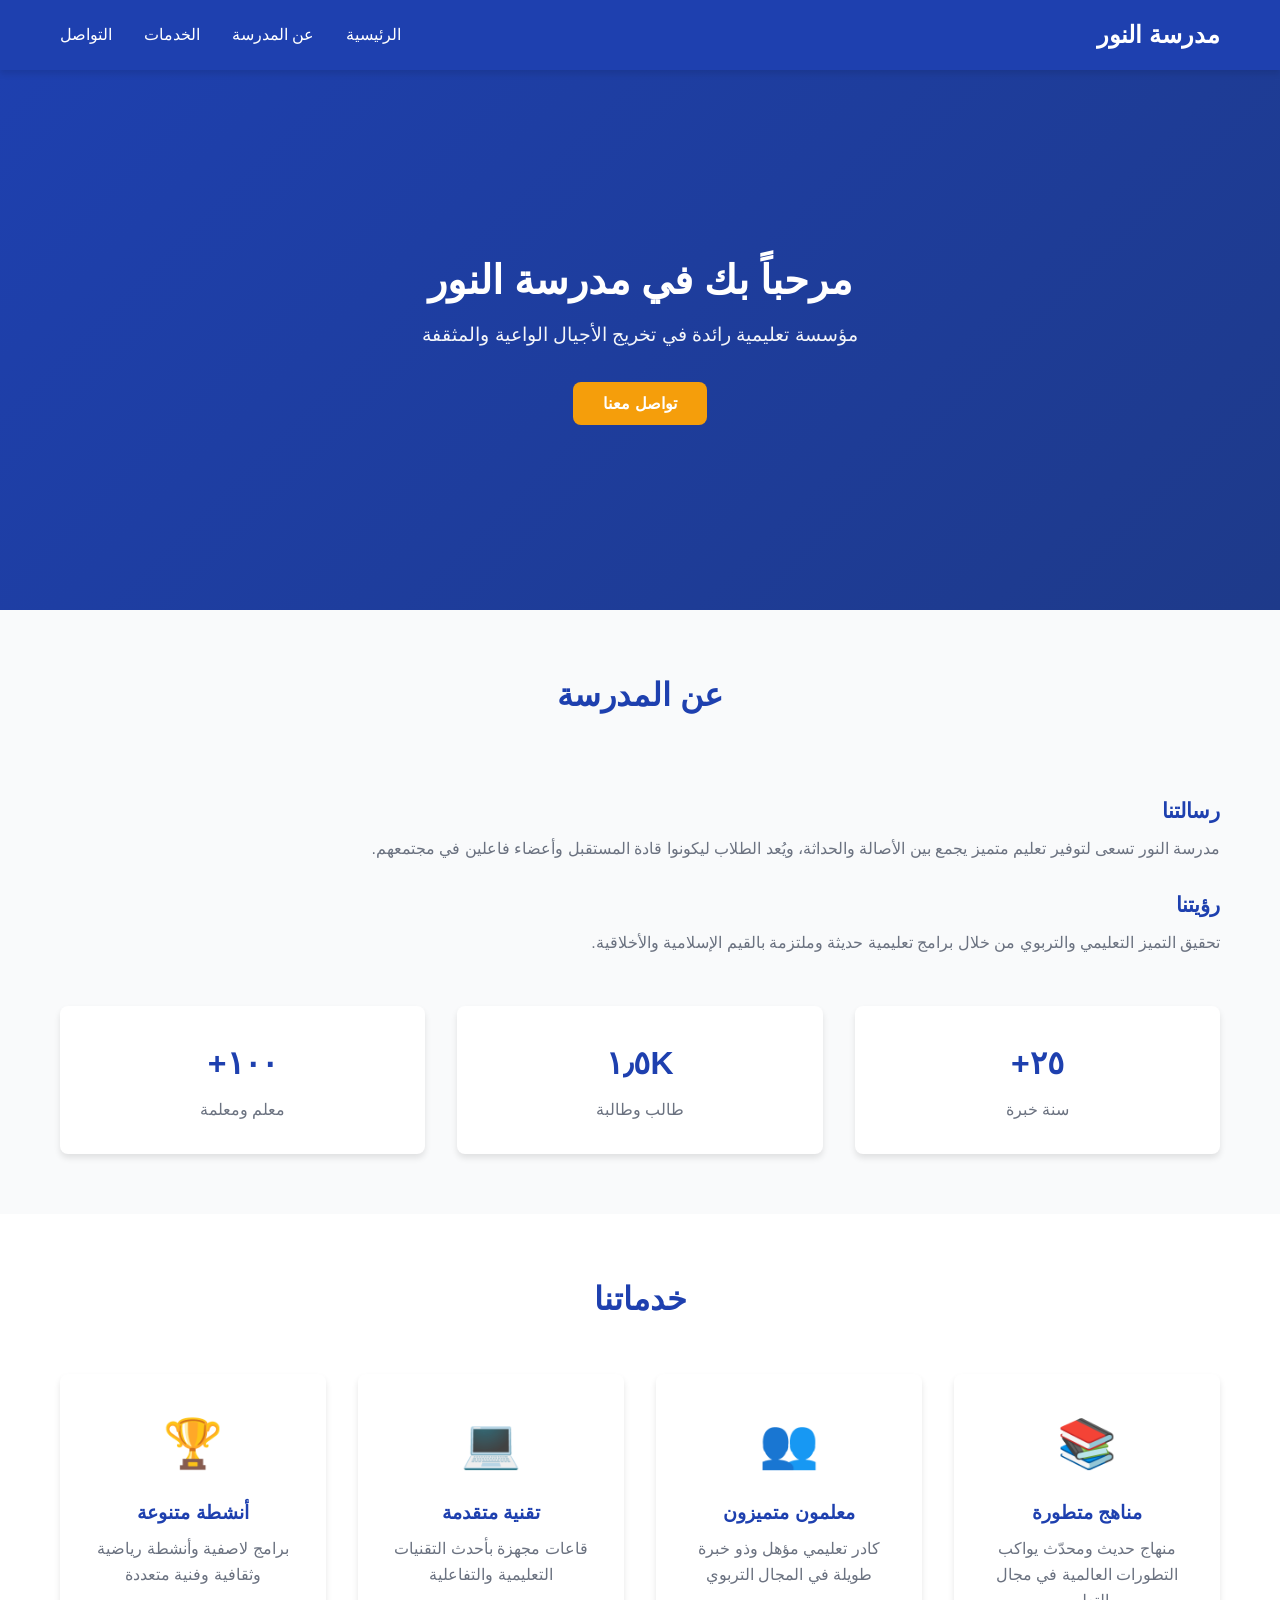
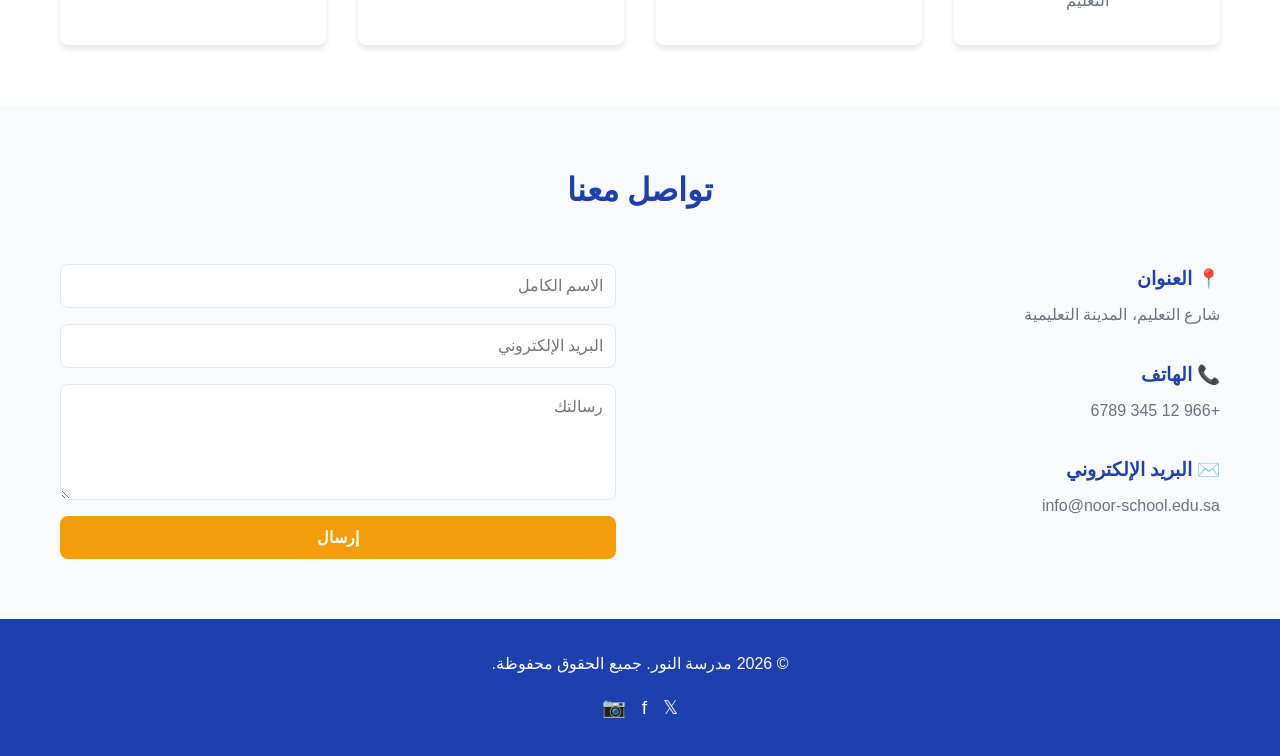
==== index.html @ 33176d87 "Initial commit: Professional Arabic school website Features: - Complete HTML/CSS/JavaScript implemen" ====
<!DOCTYPE html>
<html lang="ar" dir="rtl">
<head>
    <meta charset="UTF-8">
    <meta name="viewport" content="width=device-width, initial-scale=1.0">
    <meta name="description" content="موقع المدرسة الإلكترونية - تعليم متميز وشامل">
    <title>مدرسة النور - الموقع الرسمي</title>
    <link rel="stylesheet" href="styles.css">
</head>
<body>
    <!-- Navigation -->
    <nav class="navbar">
        <div class="container">
            <div class="logo">مدرسة النور</div>
            <ul class="nav-menu" id="navMenu">
                <li><a href="#home" class="nav-link">الرئيسية</a></li>
                <li><a href="#about" class="nav-link">عن المدرسة</a></li>
                <li><a href="#features" class="nav-link">الخدمات</a></li>
                <li><a href="#contact" class="nav-link">التواصل</a></li>
            </ul>
            <button class="hamburger" id="hamburger">
                <span></span>
                <span></span>
                <span></span>
            </button>
        </div>
    </nav>

    <!-- Hero Section -->
    <section id="home" class="hero">
        <div class="hero-content">
            <h1>مرحباً بك في مدرسة النور</h1>
            <p>مؤسسة تعليمية رائدة في تخريج الأجيال الواعية والمثقفة</p>
            <button class="cta-button" onclick="document.getElementById('contact').scrollIntoView({behavior: 'smooth'})">تواصل معنا</button>
        </div>
    </section>

    <!-- About Section -->
    <section id="about" class="about">
        <div class="container">
            <h2 class="section-title">عن المدرسة</h2>
            <div class="about-content">
                <div class="about-text">
                    <h3>رسالتنا</h3>
                    <p>
                        مدرسة النور تسعى لتوفير تعليم متميز يجمع بين الأصالة والحداثة،
                        ويُعد الطلاب ليكونوا قادة المستقبل وأعضاء فاعلين في مجتمعهم.
                    </p>
                    <h3>رؤيتنا</h3>
                    <p>
                        تحقيق التميز التعليمي والتربوي من خلال برامج تعليمية حديثة
                        وملتزمة بالقيم الإسلامية والأخلاقية.
                    </p>
                </div>
                <div class="about-stats">
                    <div class="stat">
                        <div class="stat-number">٢٥+</div>
                        <div class="stat-label">سنة خبرة</div>
                    </div>
                    <div class="stat">
                        <div class="stat-number">١٫٥K</div>
                        <div class="stat-label">طالب وطالبة</div>
                    </div>
                    <div class="stat">
                        <div class="stat-number">١٠٠+</div>
                        <div class="stat-label">معلم ومعلمة</div>
                    </div>
                </div>
            </div>
        </div>
    </section>

    <!-- Features Section -->
    <section id="features" class="features">
        <div class="container">
            <h2 class="section-title">خدماتنا</h2>
            <div class="features-grid">
                <div class="feature-card">
                    <div class="feature-icon">📚</div>
                    <h3>مناهج متطورة</h3>
                    <p>منهاج حديث ومحدّث يواكب التطورات العالمية في مجال التعليم</p>
                </div>
                <div class="feature-card">
                    <div class="feature-icon">👥</div>
                    <h3>معلمون متميزون</h3>
                    <p>كادر تعليمي مؤهل وذو خبرة طويلة في المجال التربوي</p>
                </div>
                <div class="feature-card">
                    <div class="feature-icon">💻</div>
                    <h3>تقنية متقدمة</h3>
                    <p>قاعات مجهزة بأحدث التقنيات التعليمية والتفاعلية</p>
                </div>
                <div class="feature-card">
                    <div class="feature-icon">🏆</div>
                    <h3>أنشطة متنوعة</h3>
                    <p>برامج لاصفية وأنشطة رياضية وثقافية وفنية متعددة</p>
                </div>
            </div>
        </div>
    </section>

    <!-- Contact Section -->
    <section id="contact" class="contact">
        <div class="container">
            <h2 class="section-title">تواصل معنا</h2>
            <div class="contact-content">
                <div class="contact-info">
                    <div class="info-item">
                        <h3>📍 العنوان</h3>
                        <p>شارع التعليم، المدينة التعليمية</p>
                    </div>
                    <div class="info-item">
                        <h3>📞 الهاتف</h3>
                        <p>+966 12 345 6789</p>
                    </div>
                    <div class="info-item">
                        <h3>✉️ البريد الإلكتروني</h3>
                        <p>info@noor-school.edu.sa</p>
                    </div>
                </div>
                <form class="contact-form" id="contactForm">
                    <input type="text" placeholder="الاسم الكامل" required>
                    <input type="email" placeholder="البريد الإلكتروني" required>
                    <textarea placeholder="رسالتك" rows="5" required></textarea>
                    <button type="submit" class="cta-button">إرسال</button>
                </form>
            </div>
        </div>
    </section>

    <!-- Footer -->
    <footer class="footer">
        <div class="container">
            <p>&copy; 2026 مدرسة النور. جميع الحقوق محفوظة.</p>
            <div class="social-links">
                <a href="#" title="تويتر">𝕏</a>
                <a href="#" title="فيسبوك">f</a>
                <a href="#" title="إنستجرام">📷</a>
            </div>
        </div>
    </footer>

    <script src="script.js"></script>
</body>
</html>
---- styles.css ----
/* Root & Variables */
:root {
    --primary: #1e40af;
    --primary-dark: #1e3a8a;
    --accent: #f59e0b;
    --text-dark: #1f2937;
    --text-light: #6b7280;
    --bg-light: #f9fafb;
    --bg-white: #ffffff;
    --border-color: #e5e7eb;
    --radius: 8px;
    --shadow: 0 4px 6px rgba(0, 0, 0, 0.1);
}

/* Reset & Defaults */
* {
    margin: 0;
    padding: 0;
    box-sizing: border-box;
}

html {
    scroll-behavior: smooth;
}

body {
    font-family: 'Segoe UI', Tahoma, Geneva, Verdana, sans-serif;
    color: var(--text-dark);
    line-height: 1.6;
    background-color: var(--bg-white);
}

.container {
    width: 100%;
    max-width: 1200px;
    margin: 0 auto;
    padding: 0 20px;
}

/* Navigation */
.navbar {
    background-color: var(--primary);
    color: white;
    padding: 1rem 0;
    position: sticky;
    top: 0;
    z-index: 100;
    box-shadow: var(--shadow);
}

.navbar .container {
    display: flex;
    justify-content: space-between;
    align-items: center;
}

.logo {
    font-size: 1.5rem;
    font-weight: bold;
}

.nav-menu {
    display: flex;
    list-style: none;
    gap: 2rem;
}

.nav-link {
    color: white;
    text-decoration: none;
    font-weight: 500;
    transition: color 0.3s ease;
}

.nav-link:hover {
    color: var(--accent);
}

.hamburger {
    display: none;
    flex-direction: column;
    background: none;
    border: none;
    cursor: pointer;
    gap: 5px;
}

.hamburger span {
    width: 25px;
    height: 3px;
    background-color: white;
    border-radius: 2px;
    transition: 0.3s ease;
}

/* Hero Section */
.hero {
    background: linear-gradient(135deg, var(--primary) 0%, var(--primary-dark) 100%);
    color: white;
    padding: 60px 20px;
    text-align: center;
    min-height: 60vh;
    display: flex;
    align-items: center;
    justify-content: center;
}

.hero-content h1 {
    font-size: 2.5rem;
    margin-bottom: 1rem;
    line-height: 1.2;
}

.hero-content p {
    font-size: 1.2rem;
    margin-bottom: 2rem;
    opacity: 0.95;
}

/* Buttons */
.cta-button {
    background-color: var(--accent);
    color: white;
    border: none;
    padding: 12px 30px;
    font-size: 1rem;
    border-radius: var(--radius);
    cursor: pointer;
    font-weight: bold;
    transition: all 0.3s ease;
}

.cta-button:hover {
    background-color: #d97706;
    transform: translateY(-2px);
    box-shadow: var(--shadow);
}

/* Section Titles */
.section-title {
    font-size: 2rem;
    margin-bottom: 3rem;
    text-align: center;
    color: var(--primary);
}

/* About Section */
.about {
    padding: 60px 20px;
    background-color: var(--bg-light);
}

.about-content {
    display: flex;
    flex-direction: column;
    gap: 3rem;
}

.about-text h3 {
    color: var(--primary);
    margin: 1.5rem 0 0.5rem 0;
    font-size: 1.3rem;
}

.about-text p {
    color: var(--text-light);
    line-height: 1.8;
}

.about-stats {
    display: grid;
    grid-template-columns: repeat(auto-fit, minmax(150px, 1fr));
    gap: 2rem;
}

.stat {
    background-color: var(--bg-white);
    padding: 2rem;
    border-radius: var(--radius);
    text-align: center;
    box-shadow: var(--shadow);
}

.stat-number {
    font-size: 2rem;
    font-weight: bold;
    color: var(--primary);
}

.stat-label {
    color: var(--text-light);
    margin-top: 0.5rem;
}

/* Features Section */
.features {
    padding: 60px 20px;
}

.features-grid {
    display: grid;
    grid-template-columns: repeat(auto-fit, minmax(250px, 1fr));
    gap: 2rem;
}

.feature-card {
    background-color: var(--bg-white);
    padding: 2rem;
    border-radius: var(--radius);
    text-align: center;
    box-shadow: var(--shadow);
    transition: all 0.3s ease;
}

.feature-card:hover {
    transform: translateY(-5px);
    box-shadow: 0 10px 15px rgba(0, 0, 0, 0.15);
}

.feature-icon {
    font-size: 3rem;
    margin-bottom: 1rem;
}

.feature-card h3 {
    color: var(--primary);
    margin-bottom: 0.5rem;
}

.feature-card p {
    color: var(--text-light);
}

/* Contact Section */
.contact {
    padding: 60px 20px;
    background-color: var(--bg-light);
}

.contact-content {
    display: grid;
    grid-template-columns: repeat(auto-fit, minmax(300px, 1fr));
    gap: 3rem;
}

.contact-info {
    display: flex;
    flex-direction: column;
    gap: 2rem;
}

.info-item h3 {
    color: var(--primary);
    margin-bottom: 0.5rem;
}

.info-item p {
    color: var(--text-light);
}

.contact-form {
    display: flex;
    flex-direction: column;
    gap: 1rem;
}

.contact-form input,
.contact-form textarea {
    padding: 12px;
    border: 1px solid var(--border-color);
    border-radius: var(--radius);
    font-size: 1rem;
    font-family: inherit;
    resize: vertical;
}

.contact-form input:focus,
.contact-form textarea:focus {
    outline: none;
    border-color: var(--primary);
    box-shadow: 0 0 0 3px rgba(30, 64, 175, 0.1);
}

/* Footer */
.footer {
    background-color: var(--primary);
    color: white;
    padding: 2rem;
    text-align: center;
}

.footer .container {
    display: flex;
    flex-direction: column;
    gap: 1rem;
    justify-content: center;
    align-items: center;
}

.social-links {
    display: flex;
    gap: 1rem;
    justify-content: center;
}

.social-links a {
    color: white;
    text-decoration: none;
    font-size: 1.2rem;
    transition: color 0.3s ease;
}

.social-links a:hover {
    color: var(--accent);
}

/* Mobile-First Responsive Design */
@media (max-width: 768px) {
    .hamburger {
        display: flex;
    }

    .nav-menu {
        position: absolute;
        top: 100%;
        left: 0;
        right: 0;
        background-color: var(--primary);
        flex-direction: column;
        gap: 0;
        list-style: none;
        padding: 1rem 0;
        max-height: 0;
        overflow: hidden;
        transition: max-height 0.3s ease;
    }

    .nav-menu.active {
        max-height: 300px;
    }

    .nav-menu li {
        border-bottom: 1px solid rgba(255, 255, 255, 0.1);
    }

    .nav-link {
        display: block;
        padding: 1rem 2rem;
    }

    .hero-content h1 {
        font-size: 1.8rem;
    }

    .hero-content p {
        font-size: 1rem;
    }

    .section-title {
        font-size: 1.5rem;
    }

    .about-content {
        gap: 2rem;
    }

    .about-stats {
        grid-template-columns: repeat(auto-fit, minmax(120px, 1fr));
        gap: 1rem;
    }

    .stat {
        padding: 1.5rem;
    }

    .stat-number {
        font-size: 1.5rem;
    }

    .features-grid {
        grid-template-columns: 1fr;
    }

    .contact-content {
        grid-template-columns: 1fr;
    }

    .footer .container {
        gap: 1rem;
    }
}

@media (max-width: 480px) {
    .logo {
        font-size: 1.2rem;
    }

    .hero {
        padding: 40px 20px;
        min-height: 50vh;
    }

    .hero-content h1 {
        font-size: 1.5rem;
    }

    .hero-content p {
        font-size: 0.95rem;
    }

    .section-title {
        font-size: 1.3rem;
        margin-bottom: 2rem;
    }

    .feature-icon {
        font-size: 2rem;
    }

    .stat {
        padding: 1rem;
    }

    .stat-number {
        font-size: 1.3rem;
    }

    .stat-label {
        font-size: 0.85rem;
    }
}
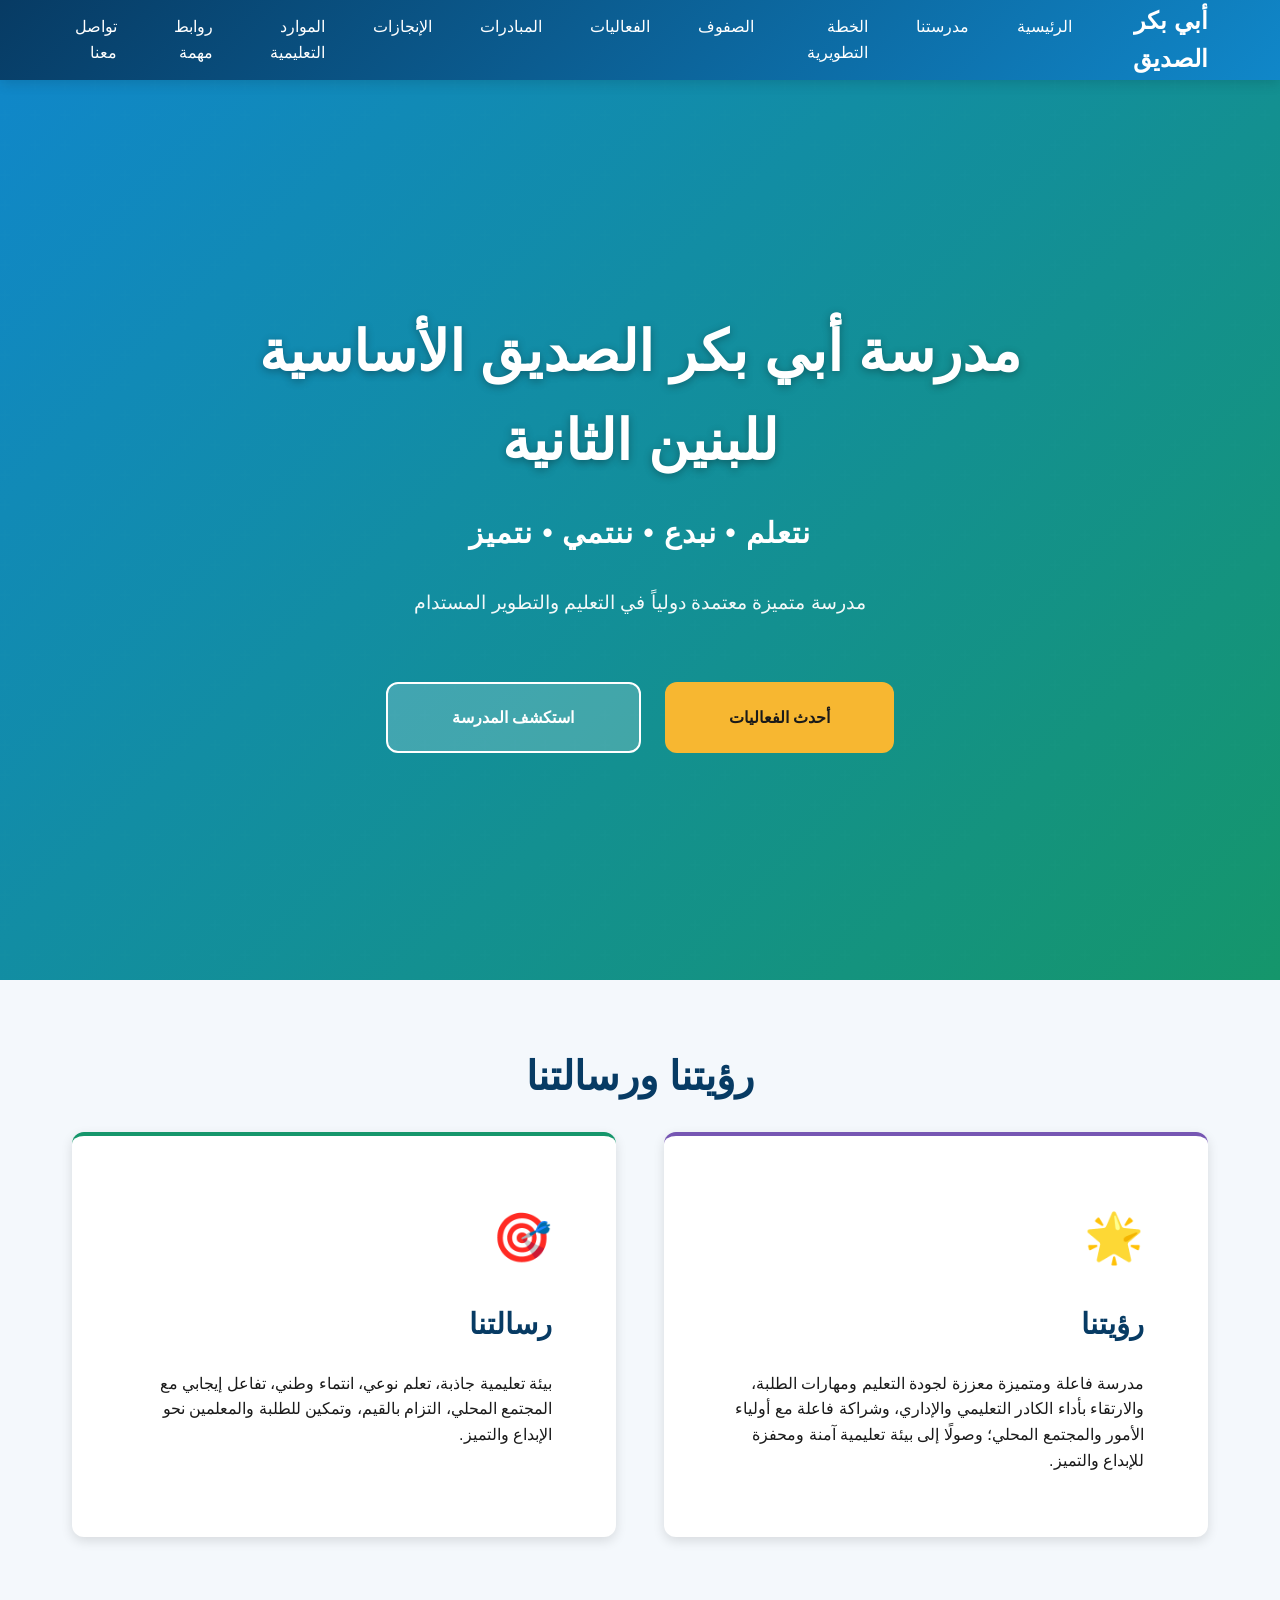
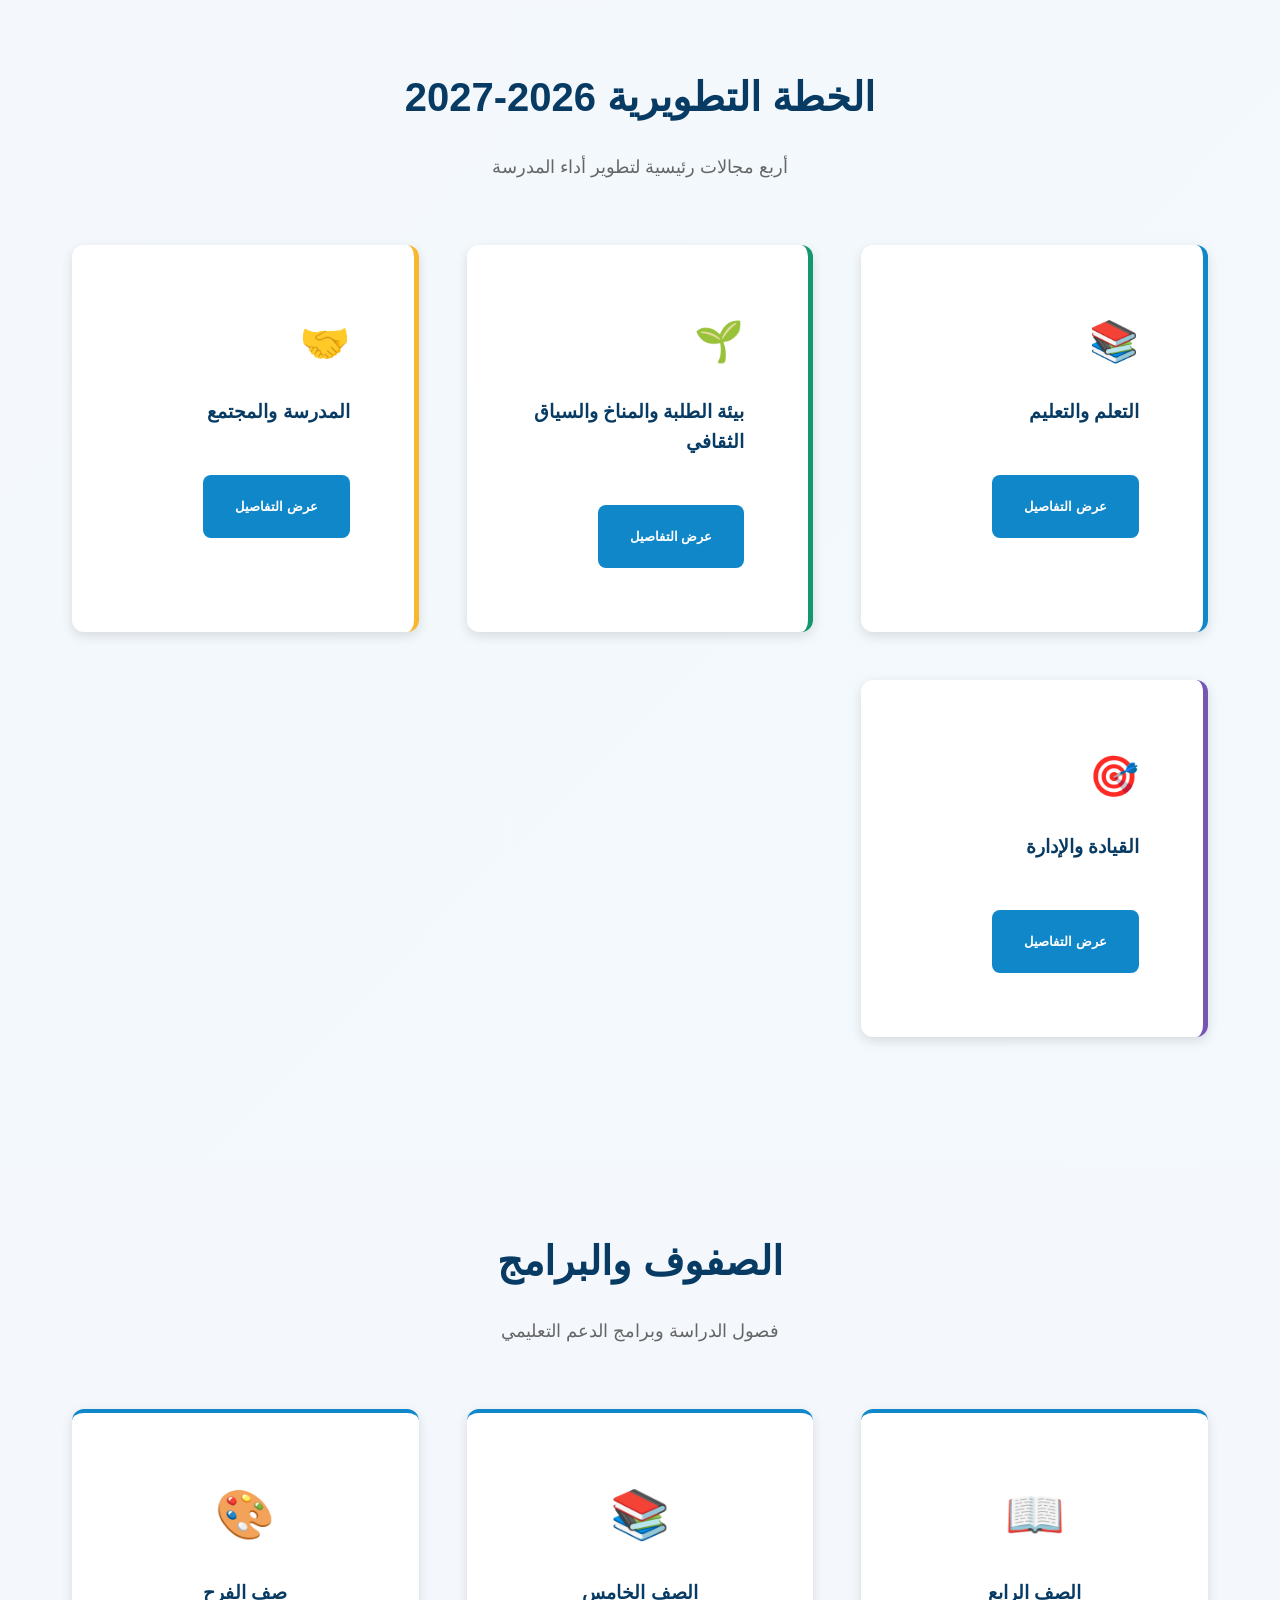
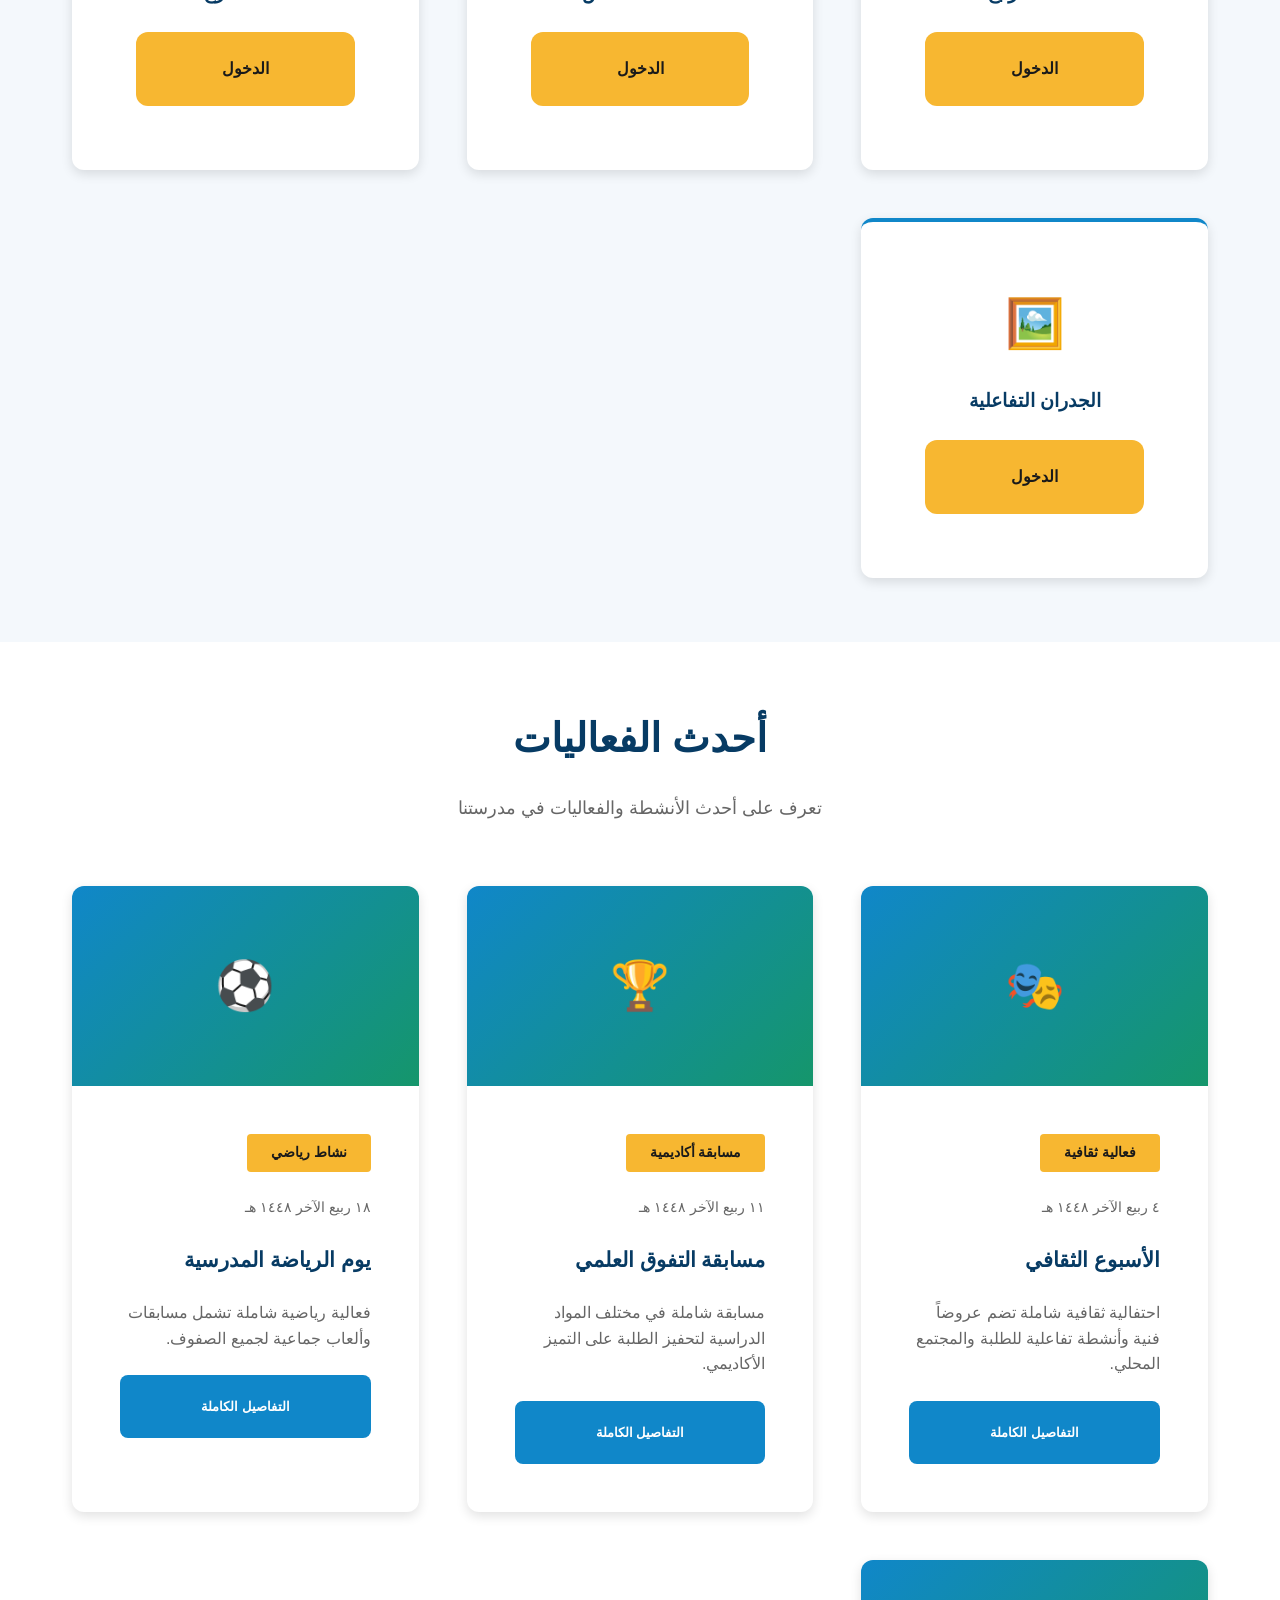
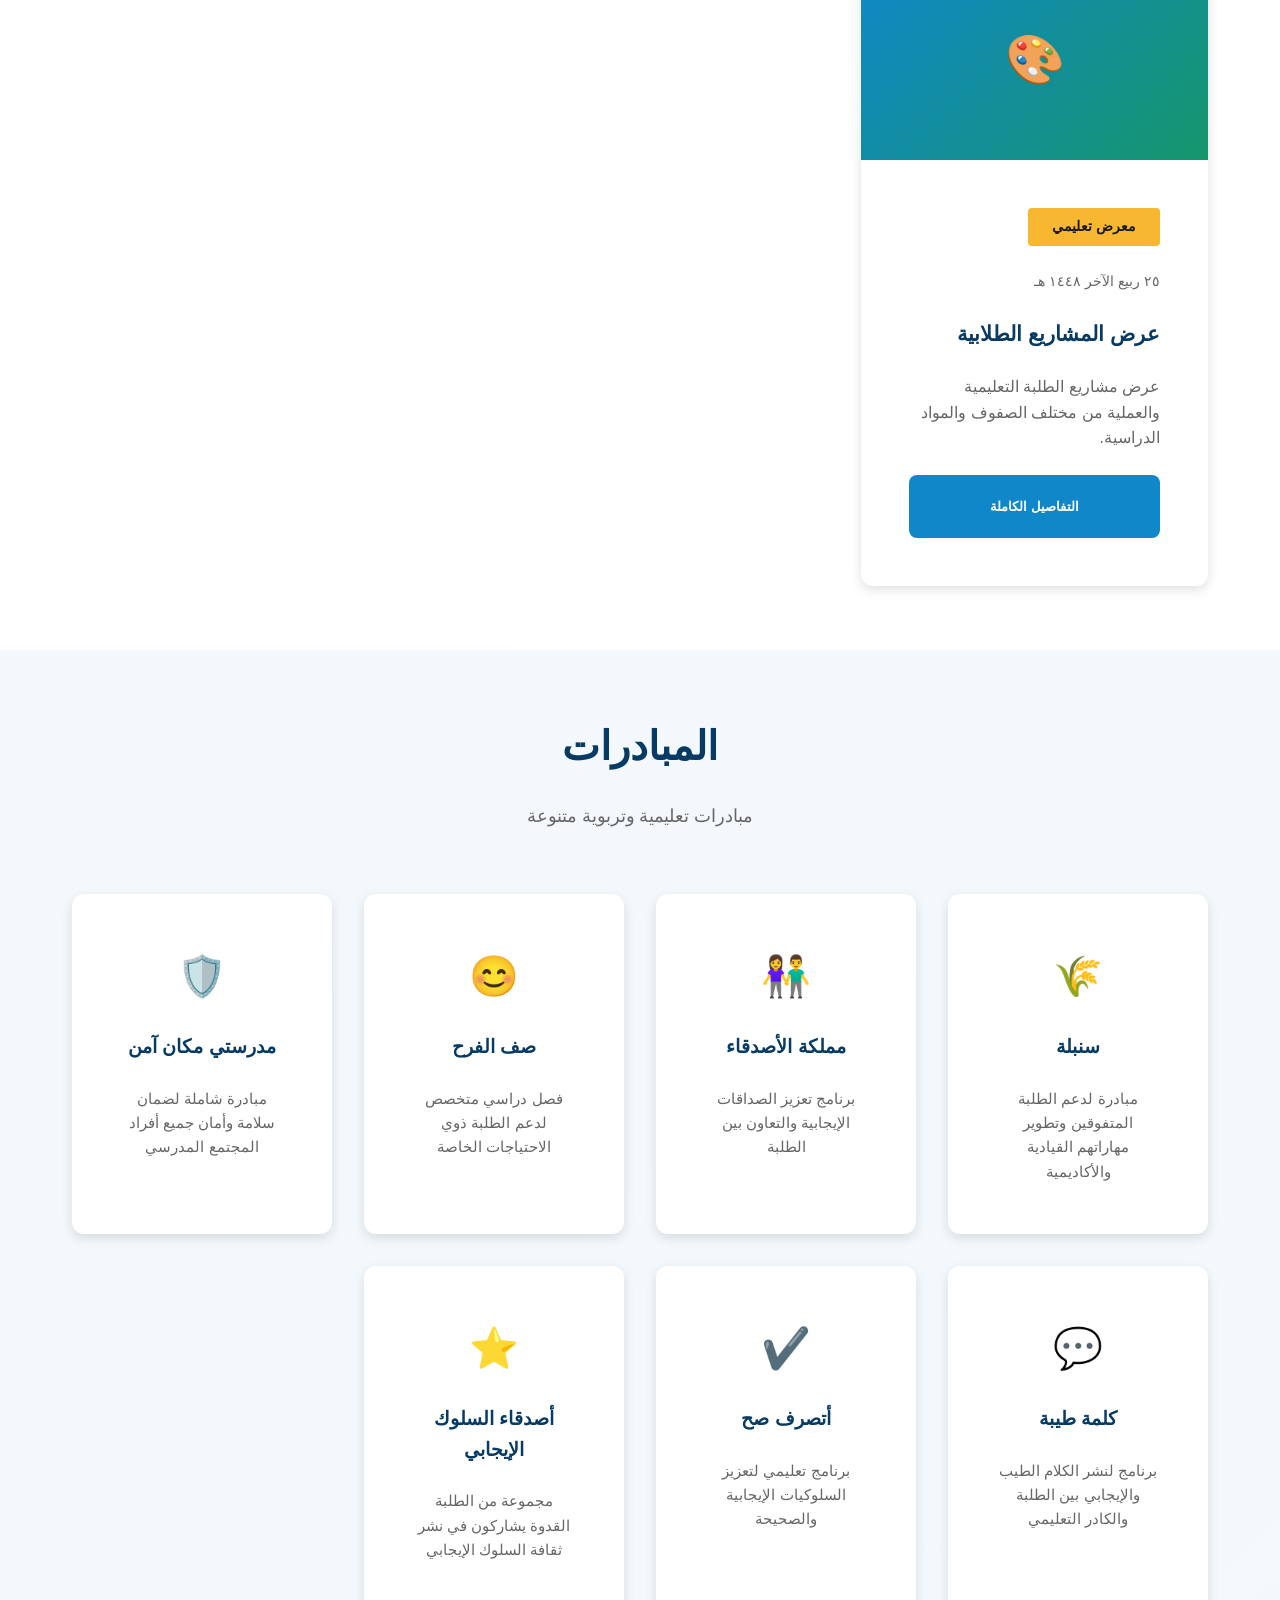
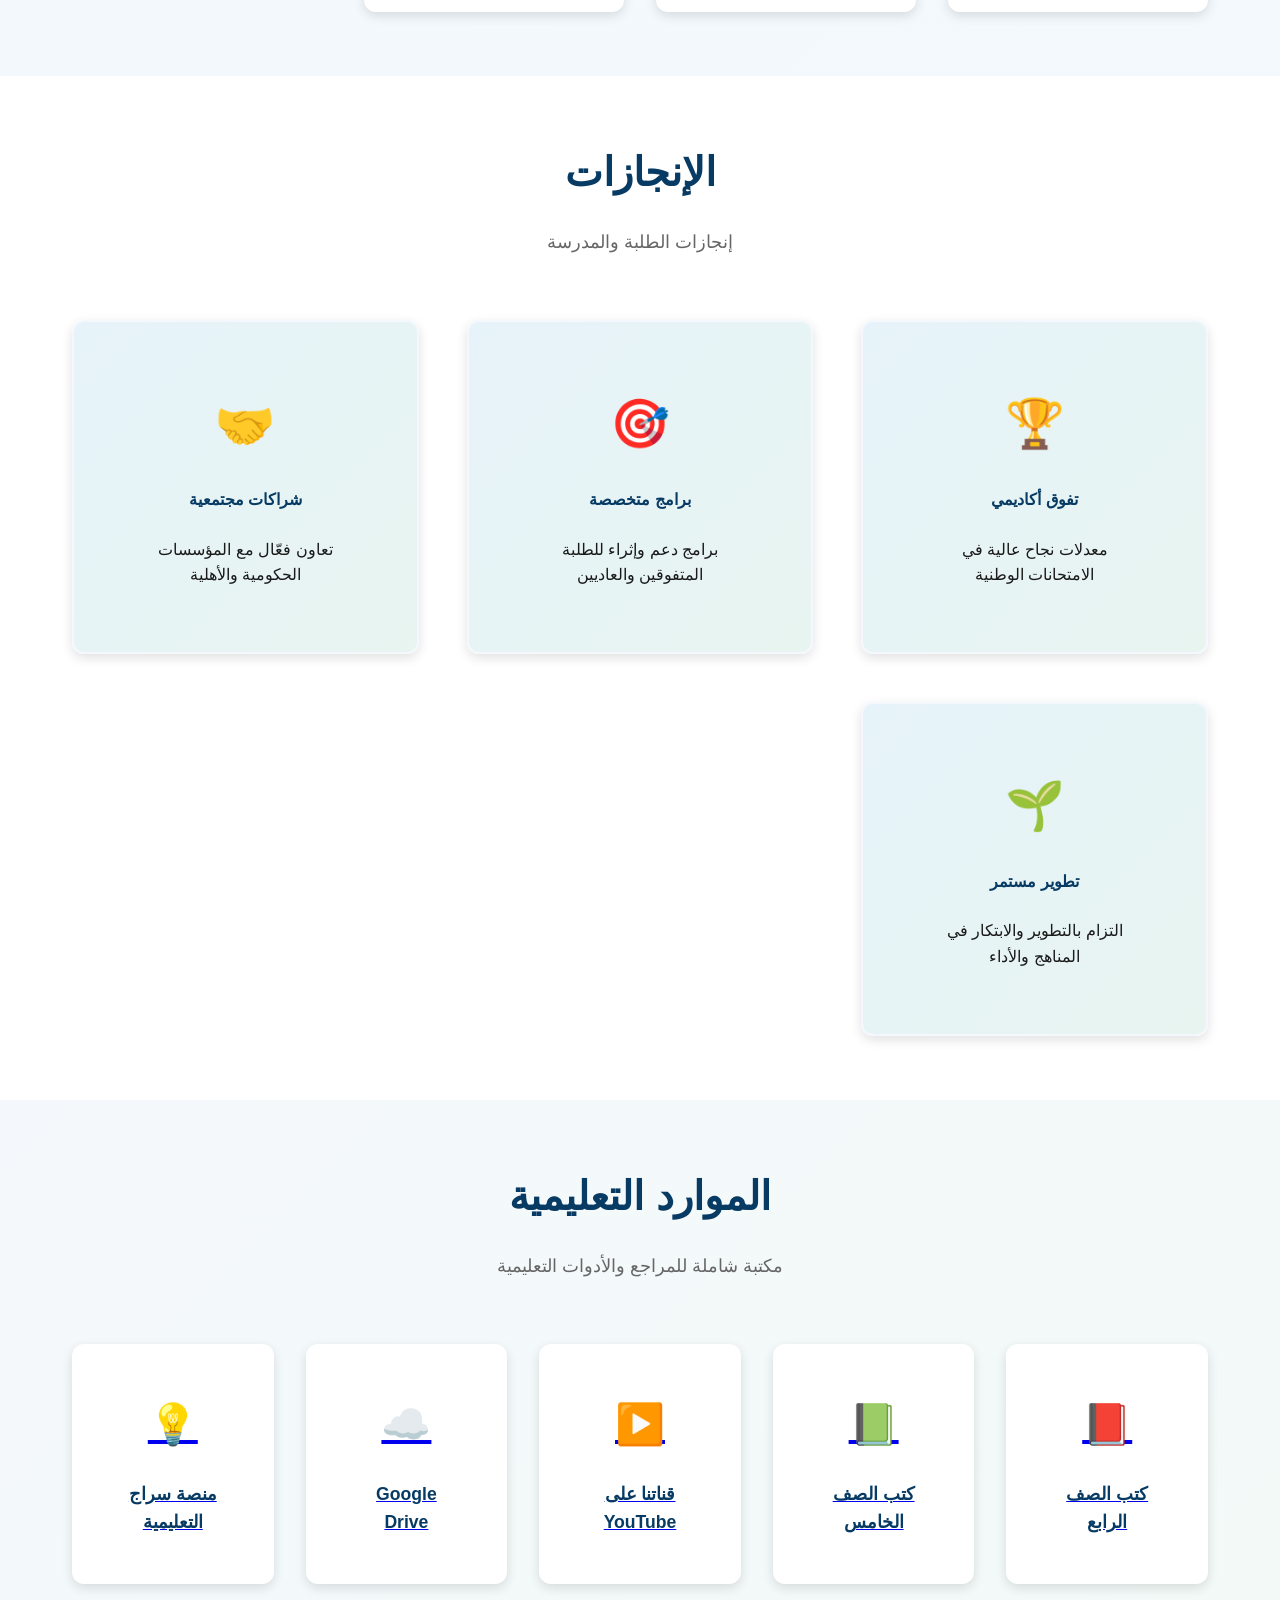
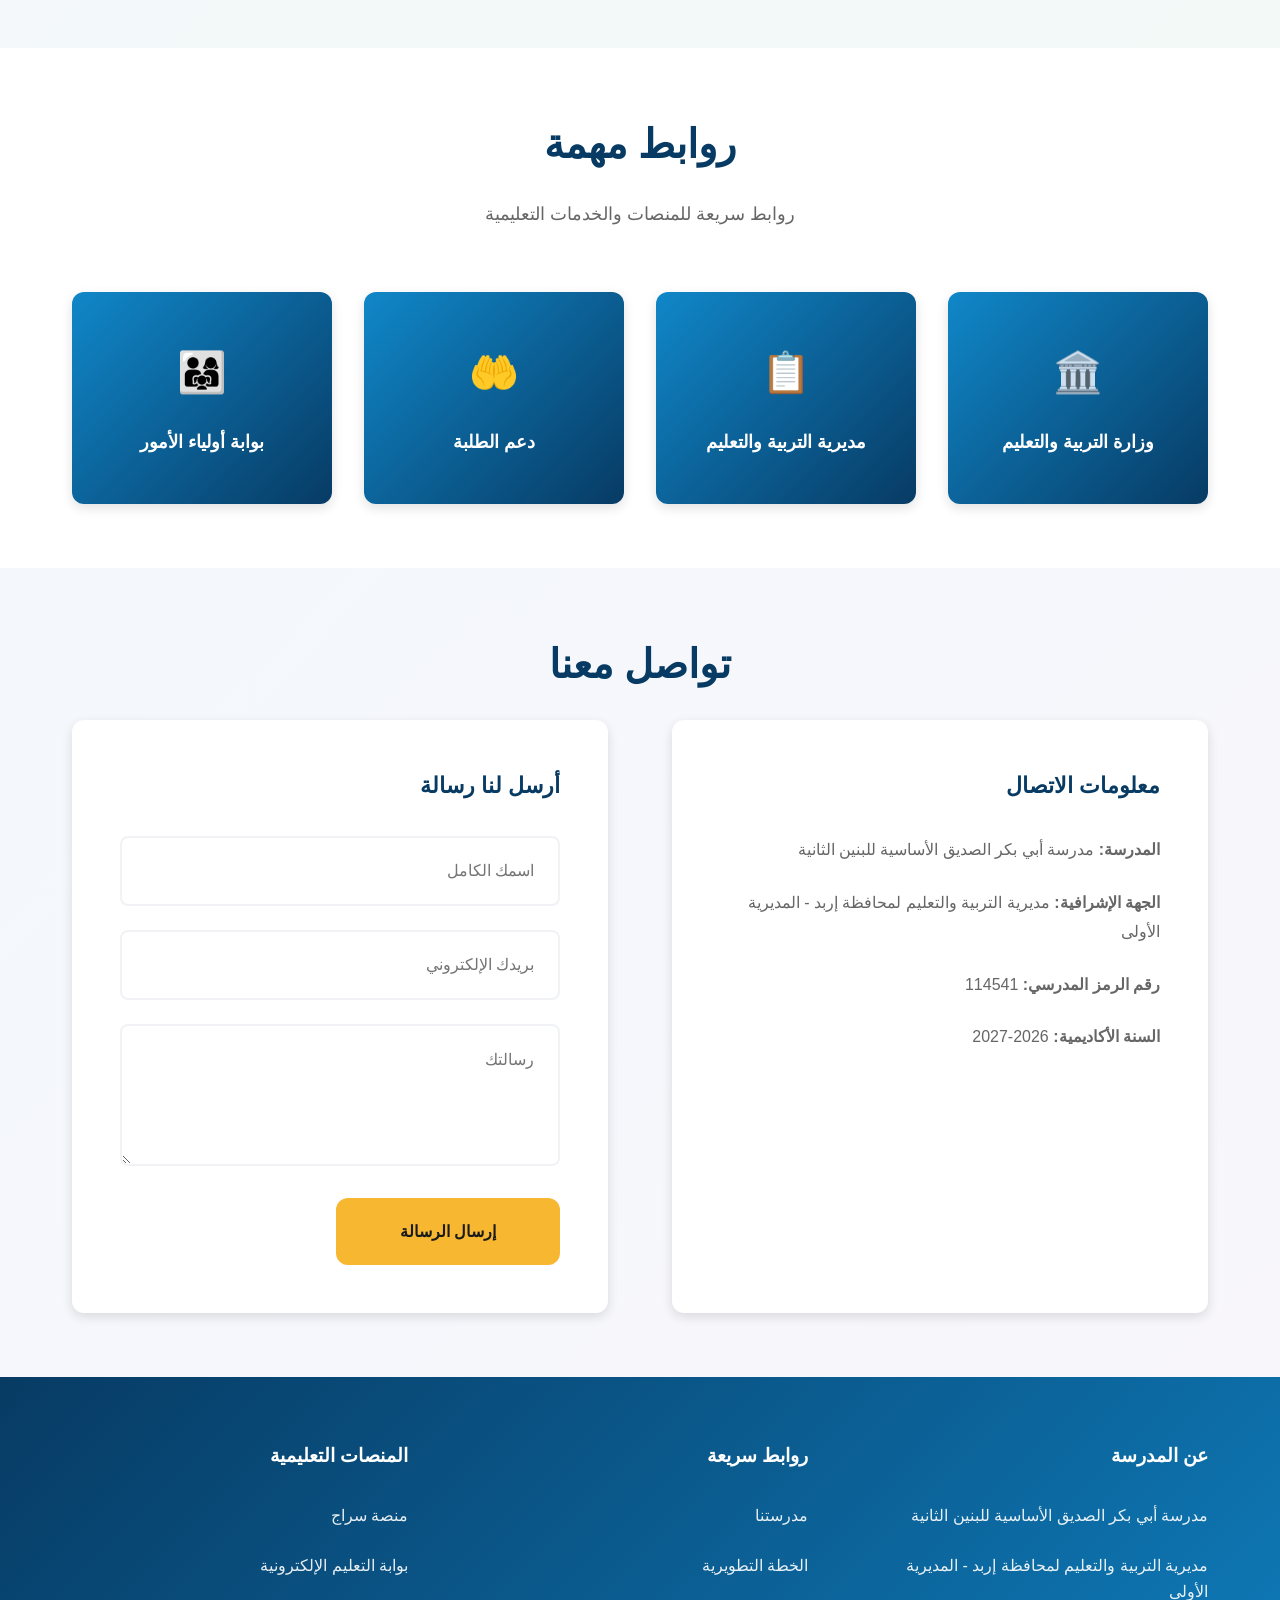
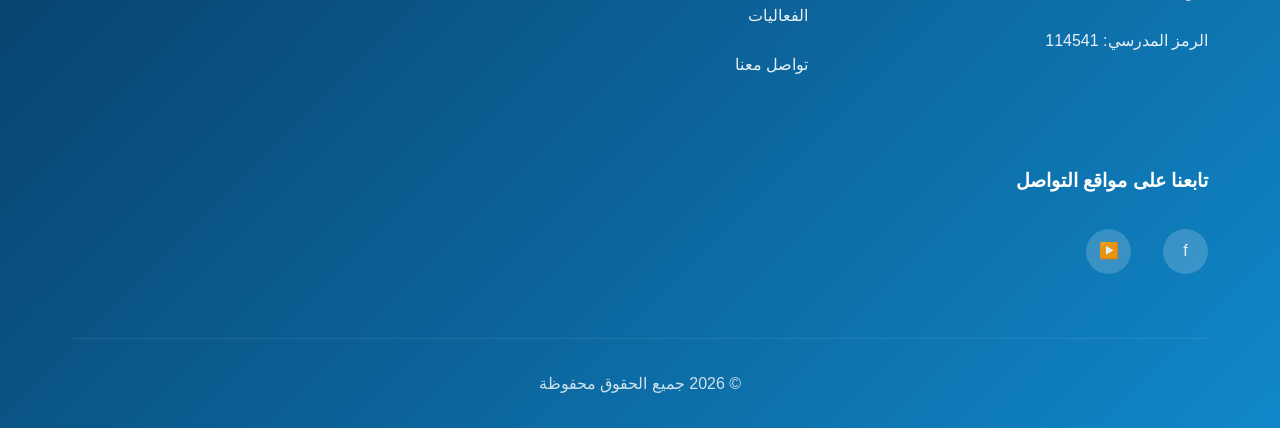
==== commit 32a99ee9: "Build polished Arabic RTL school website - presentation ready SCHOOL: مدرسة أبي بكر الصديق الأساسية " ====
--- a/index.html
+++ b/index.html
@@ -3,143 +3,210 @@
 <head>
     <meta charset="UTF-8">
     <meta name="viewport" content="width=device-width, initial-scale=1.0">
-    <meta name="description" content="موقع المدرسة الإلكترونية - تعليم متميز وشامل">
-    <title>مدرسة النور - الموقع الرسمي</title>
-    <link rel="stylesheet" href="styles.css">
+    <meta name="description" content="مدرسة أبي بكر الصديق الأساسية للبنين الثانية - موقع تعليمي شامل">
+    <title>مدرسة أبي بكر الصديق الأساسية للبنين الثانية</title>
+    <link rel="stylesheet" href="assets/css/style.css">
 </head>
 <body>
-    <!-- Navigation -->
-    <nav class="navbar">
-        <div class="container">
-            <div class="logo">مدرسة النور</div>
-            <ul class="nav-menu" id="navMenu">
-                <li><a href="#home" class="nav-link">الرئيسية</a></li>
-                <li><a href="#about" class="nav-link">عن المدرسة</a></li>
-                <li><a href="#features" class="nav-link">الخدمات</a></li>
-                <li><a href="#contact" class="nav-link">التواصل</a></li>
-            </ul>
+    <!-- Navigation Bar -->
+    <nav class="navbar" id="navbar">
+        <div class="nav-container">
+            <div class="nav-brand">
+                <h1 class="school-name-short">أبي بكر الصديق</h1>
+            </div>
             <button class="hamburger" id="hamburger">
                 <span></span>
                 <span></span>
                 <span></span>
             </button>
+            <ul class="nav-menu" id="navMenu"></ul>
         </div>
     </nav>
 
-    <!-- Hero Section -->
-    <section id="home" class="hero">
-        <div class="hero-content">
-            <h1>مرحباً بك في مدرسة النور</h1>
-            <p>مؤسسة تعليمية رائدة في تخريج الأجيال الواعية والمثقفة</p>
-            <button class="cta-button" onclick="document.getElementById('contact').scrollIntoView({behavior: 'smooth'})">تواصل معنا</button>
+    <!-- Main Content Wrapper -->
+    <main class="main-content">
+        <!-- Home Section -->
+        <section id="home" class="section hero-section">
+            <div class="hero-overlay"></div>
+            <div class="hero-content">
+                <h1 class="hero-title" id="heroSchoolName"></h1>
+                <p class="hero-slogan" id="heroSlogan"></p>
+                <p class="hero-intro">مدرسة متميزة معتمدة دولياً في التعليم والتطوير المستدام</p>
+                <div class="hero-buttons">
+                    <button class="btn btn-primary" onclick="scrollToSection('events')">أحدث الفعاليات</button>
+                    <button class="btn btn-secondary" onclick="scrollToSection('about')">استكشف المدرسة</button>
+                </div>
+            </div>
+        </section>
+
+        <!-- Vision & Mission Section -->
+        <section id="about" class="section vision-mission-section">
+            <div class="container">
+                <h2 class="section-title">رؤيتنا ورسالتنا</h2>
+                <div class="vision-mission-grid">
+                    <div class="vision-card card">
+                        <div class="card-icon">🌟</div>
+                        <h3>رؤيتنا</h3>
+                        <p id="visionText"></p>
+                    </div>
+                    <div class="mission-card card">
+                        <div class="card-icon">🎯</div>
+                        <h3>رسالتنا</h3>
+                        <p id="missionText"></p>
+                    </div>
+                </div>
+            </div>
+        </section>
+
+        <!-- Development Plan Section -->
+        <section id="development-plan" class="section development-plan-section">
+            <div class="container">
+                <h2 class="section-title">الخطة التطويرية 2026-2027</h2>
+                <p class="section-subtitle">أربع مجالات رئيسية لتطوير أداء المدرسة</p>
+                <div class="development-cards" id="developmentCardsContainer"></div>
+            </div>
+        </section>
+
+        <!-- Development Plan Details Modal -->
+        <div class="modal" id="detailsModal">
+            <div class="modal-content">
+                <button class="modal-close" onclick="closeModal()">&times;</button>
+                <div id="modalBody"></div>
+            </div>
         </div>
-    </section>
-
-    <!-- About Section -->
-    <section id="about" class="about">
+
+        <!-- Grades Section -->
+        <section id="grades" class="section grades-section">
+            <div class="container">
+                <h2 class="section-title">الصفوف والبرامج</h2>
+                <p class="section-subtitle">فصول الدراسة وبرامج الدعم التعليمي</p>
+                <div class="grades-grid" id="studentPortalsContainer"></div>
+            </div>
+        </section>
+
+        <!-- Latest Events Section -->
+        <section id="events" class="section events-section">
+            <div class="container">
+                <h2 class="section-title">أحدث الفعاليات</h2>
+                <p class="section-subtitle">تعرف على أحدث الأنشطة والفعاليات في مدرستنا</p>
+                <div class="events-grid" id="eventsContainer"></div>
+            </div>
+        </section>
+
+        <!-- Initiatives Section -->
+        <section id="initiatives" class="section initiatives-section">
+            <div class="container">
+                <h2 class="section-title">المبادرات</h2>
+                <p class="section-subtitle">مبادرات تعليمية وتربوية متنوعة</p>
+                <div class="initiatives-grid" id="initiativesContainer"></div>
+            </div>
+        </section>
+
+        <!-- Achievements Section -->
+        <section id="achievements" class="section achievements-section">
+            <div class="container">
+                <h2 class="section-title">الإنجازات</h2>
+                <p class="section-subtitle">إنجازات الطلبة والمدرسة</p>
+                <div class="achievements-content">
+                    <div class="achievement-item card">
+                        <div class="achievement-icon">🏆</div>
+                        <h4>تفوق أكاديمي</h4>
+                        <p>معدلات نجاح عالية في الامتحانات الوطنية</p>
+                    </div>
+                    <div class="achievement-item card">
+                        <div class="achievement-icon">🎯</div>
+                        <h4>برامج متخصصة</h4>
+                        <p>برامج دعم وإثراء للطلبة المتفوقين والعاديين</p>
+                    </div>
+                    <div class="achievement-item card">
+                        <div class="achievement-icon">🤝</div>
+                        <h4>شراكات مجتمعية</h4>
+                        <p>تعاون فعّال مع المؤسسات الحكومية والأهلية</p>
+                    </div>
+                    <div class="achievement-item card">
+                        <div class="achievement-icon">🌱</div>
+                        <h4>تطوير مستمر</h4>
+                        <p>التزام بالتطوير والابتكار في المناهج والأداء</p>
+                    </div>
+                </div>
+            </div>
+        </section>
+
+        <!-- Resources Section -->
+        <section id="resources" class="section resources-section">
+            <div class="container">
+                <h2 class="section-title">الموارد التعليمية</h2>
+                <p class="section-subtitle">مكتبة شاملة للمراجع والأدوات التعليمية</p>
+                <div class="resources-grid" id="resourcesContainer"></div>
+            </div>
+        </section>
+
+        <!-- Important Links Section -->
+        <section id="links" class="section links-section">
+            <div class="container">
+                <h2 class="section-title">روابط مهمة</h2>
+                <p class="section-subtitle">روابط سريعة للمنصات والخدمات التعليمية</p>
+                <div class="links-grid" id="linksContainer"></div>
+            </div>
+        </section>
+
+        <!-- Contact Section -->
+        <section id="contact" class="section contact-section">
+            <div class="container">
+                <h2 class="section-title">تواصل معنا</h2>
+                <div class="contact-content">
+                    <div class="contact-info">
+                        <h3>معلومات الاتصال</h3>
+                        <p><strong>المدرسة:</strong> <span id="schoolName"></span></p>
+                        <p><strong>الجهة الإشرافية:</strong> <span id="directorate"></span></p>
+                        <p><strong>رقم الرمز المدرسي:</strong> <span id="schoolNumber"></span></p>
+                        <p><strong>السنة الأكاديمية:</strong> <span id="academicYear"></span></p>
+                    </div>
+                    <div class="contact-form">
+                        <h3>أرسل لنا رسالة</h3>
+                        <form id="contactFormElement">
+                            <input type="text" placeholder="اسمك الكامل" required>
+                            <input type="email" placeholder="بريدك الإلكتروني" required>
+                            <textarea placeholder="رسالتك" rows="5" required></textarea>
+                            <button type="submit" class="btn btn-primary">إرسال الرسالة</button>
+                        </form>
+                    </div>
+                </div>
+            </div>
+        </section>
+    </main>
+
+    <!-- Footer -->
+    <footer class="footer" id="footer">
         <div class="container">
-            <h2 class="section-title">عن المدرسة</h2>
-            <div class="about-content">
-                <div class="about-text">
-                    <h3>رسالتنا</h3>
-                    <p>
-                        مدرسة النور تسعى لتوفير تعليم متميز يجمع بين الأصالة والحداثة،
-                        ويُعد الطلاب ليكونوا قادة المستقبل وأعضاء فاعلين في مجتمعهم.
-                    </p>
-                    <h3>رؤيتنا</h3>
-                    <p>
-                        تحقيق التميز التعليمي والتربوي من خلال برامج تعليمية حديثة
-                        وملتزمة بالقيم الإسلامية والأخلاقية.
-                    </p>
-                </div>
-                <div class="about-stats">
-                    <div class="stat">
-                        <div class="stat-number">٢٥+</div>
-                        <div class="stat-label">سنة خبرة</div>
-                    </div>
-                    <div class="stat">
-                        <div class="stat-number">١٫٥K</div>
-                        <div class="stat-label">طالب وطالبة</div>
-                    </div>
-                    <div class="stat">
-                        <div class="stat-number">١٠٠+</div>
-                        <div class="stat-label">معلم ومعلمة</div>
-                    </div>
-                </div>
-            </div>
-        </div>
-    </section>
-
-    <!-- Features Section -->
-    <section id="features" class="features">
-        <div class="container">
-            <h2 class="section-title">خدماتنا</h2>
-            <div class="features-grid">
-                <div class="feature-card">
-                    <div class="feature-icon">📚</div>
-                    <h3>مناهج متطورة</h3>
-                    <p>منهاج حديث ومحدّث يواكب التطورات العالمية في مجال التعليم</p>
-                </div>
-                <div class="feature-card">
-                    <div class="feature-icon">👥</div>
-                    <h3>معلمون متميزون</h3>
-                    <p>كادر تعليمي مؤهل وذو خبرة طويلة في المجال التربوي</p>
-                </div>
-                <div class="feature-card">
-                    <div class="feature-icon">💻</div>
-                    <h3>تقنية متقدمة</h3>
-                    <p>قاعات مجهزة بأحدث التقنيات التعليمية والتفاعلية</p>
-                </div>
-                <div class="feature-card">
-                    <div class="feature-icon">🏆</div>
-                    <h3>أنشطة متنوعة</h3>
-                    <p>برامج لاصفية وأنشطة رياضية وثقافية وفنية متعددة</p>
-                </div>
-            </div>
-        </div>
-    </section>
-
-    <!-- Contact Section -->
-    <section id="contact" class="contact">
-        <div class="container">
-            <h2 class="section-title">تواصل معنا</h2>
-            <div class="contact-content">
-                <div class="contact-info">
-                    <div class="info-item">
-                        <h3>📍 العنوان</h3>
-                        <p>شارع التعليم، المدينة التعليمية</p>
-                    </div>
-                    <div class="info-item">
-                        <h3>📞 الهاتف</h3>
-                        <p>+966 12 345 6789</p>
-                    </div>
-                    <div class="info-item">
-                        <h3>✉️ البريد الإلكتروني</h3>
-                        <p>info@noor-school.edu.sa</p>
-                    </div>
-                </div>
-                <form class="contact-form" id="contactForm">
-                    <input type="text" placeholder="الاسم الكامل" required>
-                    <input type="email" placeholder="البريد الإلكتروني" required>
-                    <textarea placeholder="رسالتك" rows="5" required></textarea>
-                    <button type="submit" class="cta-button">إرسال</button>
-                </form>
-            </div>
-        </div>
-    </section>
-
-    <!-- Footer -->
-    <footer class="footer">
-        <div class="container">
-            <p>&copy; 2026 مدرسة النور. جميع الحقوق محفوظة.</p>
-            <div class="social-links">
-                <a href="#" title="تويتر">𝕏</a>
-                <a href="#" title="فيسبوك">f</a>
-                <a href="#" title="إنستجرام">📷</a>
+            <div class="footer-content">
+                <div class="footer-section">
+                    <h4>عن المدرسة</h4>
+                    <p id="footerSchoolName"></p>
+                    <p id="footerDirectorate"></p>
+                    <p id="footerSchoolNumber"></p>
+                </div>
+                <div class="footer-section">
+                    <h4>روابط سريعة</h4>
+                    <ul id="footerQuickLinks"></ul>
+                </div>
+                <div class="footer-section">
+                    <h4>المنصات التعليمية</h4>
+                    <ul id="footerPlatforms"></ul>
+                </div>
+                <div class="footer-section">
+                    <h4>تابعنا على مواقع التواصل</h4>
+                    <div class="social-links" id="socialLinks"></div>
+                </div>
+            </div>
+            <div class="footer-bottom">
+                <p>&copy; 2026 <span id="copyrightYear">جميع الحقوق محفوظة</span></p>
             </div>
         </div>
     </footer>
 
-    <script src="script.js"></script>
+    <!-- Scripts -->
+    <script src="assets/js/data.js"></script>
+    <script src="assets/js/app.js"></script>
 </body>
 </html>
--- a/assets/css/style.css
+++ b/assets/css/style.css
@@ -0,0 +1,1074 @@
+/* ==================== ROOT & VARIABLES ==================== */
+:root {
+    /* Brand Colors */
+    --navy: #073B64;
+    --blue: #1087C9;
+    --green: #15966B;
+    --yellow: #F7B731;
+    --purple: #7656B3;
+
+    /* Neutral Colors */
+    --dark: #1a1a1a;
+    --light-bg: #F4F8FC;
+    --white: #ffffff;
+    --gray-light: #f0f2f5;
+    --gray-medium: #d0d0d0;
+    --gray-dark: #666666;
+
+    /* Typography */
+    --font-primary: 'Segoe UI', Tahoma, Geneva, Verdana, sans-serif;
+    --font-size-base: 16px;
+    --line-height-base: 1.6;
+
+    /* Spacing */
+    --spacing-xs: 0.5rem;
+    --spacing-sm: 1rem;
+    --spacing-md: 1.5rem;
+    --spacing-lg: 2rem;
+    --spacing-xl: 3rem;
+    --spacing-2xl: 4rem;
+
+    /* Border Radius */
+    --radius-sm: 4px;
+    --radius-md: 8px;
+    --radius-lg: 12px;
+    --radius-xl: 16px;
+
+    /* Shadows */
+    --shadow-sm: 0 2px 4px rgba(0, 0, 0, 0.08);
+    --shadow-md: 0 4px 12px rgba(0, 0, 0, 0.12);
+    --shadow-lg: 0 8px 24px rgba(0, 0, 0, 0.15);
+    --shadow-xl: 0 12px 36px rgba(0, 0, 0, 0.18);
+
+    /* Transitions */
+    --transition-fast: 150ms cubic-bezier(0.4, 0, 0.2, 1);
+    --transition-normal: 300ms cubic-bezier(0.4, 0, 0.2, 1);
+    --transition-slow: 500ms cubic-bezier(0.4, 0, 0.2, 1);
+}
+
+/* ==================== RESET & DEFAULTS ==================== */
+* {
+    margin: 0;
+    padding: 0;
+    box-sizing: border-box;
+}
+
+html {
+    scroll-behavior: smooth;
+    scroll-padding-top: 80px;
+}
+
+body {
+    font-family: var(--font-primary);
+    font-size: var(--font-size-base);
+    line-height: var(--line-height-base);
+    color: var(--dark);
+    background-color: var(--white);
+    overflow-x: hidden;
+}
+
+img {
+    max-width: 100%;
+    height: auto;
+    display: block;
+}
+
+/* ==================== CONTAINER & LAYOUT ==================== */
+.container {
+    width: 100%;
+    max-width: 1200px;
+    margin: 0 auto;
+    padding: 0 var(--spacing-lg);
+}
+
+.section {
+    padding: var(--spacing-2xl) 0;
+    position: relative;
+}
+
+.section-title {
+    font-size: 2.5rem;
+    font-weight: 700;
+    text-align: center;
+    margin-bottom: var(--spacing-md);
+    color: var(--navy);
+}
+
+.section-subtitle {
+    text-align: center;
+    color: var(--gray-dark);
+    margin-bottom: var(--spacing-2xl);
+    font-size: 1.1rem;
+}
+
+/* ==================== NAVBAR ==================== */
+.navbar {
+    position: fixed;
+    top: 0;
+    right: 0;
+    left: 0;
+    height: 80px;
+    background: linear-gradient(135deg, var(--navy) 0%, var(--blue) 100%);
+    box-shadow: var(--shadow-md);
+    z-index: 1000;
+    display: flex;
+    align-items: center;
+}
+
+.nav-container {
+    width: 100%;
+    max-width: 1200px;
+    margin: 0 auto;
+    padding: 0 var(--spacing-lg);
+    display: flex;
+    justify-content: space-between;
+    align-items: center;
+}
+
+.nav-brand h1 {
+    color: var(--white);
+    font-size: 1.5rem;
+    font-weight: 700;
+}
+
+.nav-menu {
+    display: flex;
+    list-style: none;
+    gap: var(--spacing-xl);
+}
+
+.nav-menu a {
+    color: var(--white);
+    text-decoration: none;
+    font-weight: 500;
+    transition: color var(--transition-fast);
+    cursor: pointer;
+}
+
+.nav-menu a:hover {
+    color: var(--yellow);
+}
+
+.hamburger {
+    display: none;
+    flex-direction: column;
+    background: none;
+    border: none;
+    cursor: pointer;
+    gap: 6px;
+}
+
+.hamburger span {
+    width: 28px;
+    height: 3px;
+    background: var(--white);
+    border-radius: 2px;
+    transition: all var(--transition-fast);
+}
+
+.hamburger.active span:nth-child(1) {
+    transform: rotate(45deg) translateY(10px);
+}
+
+.hamburger.active span:nth-child(2) {
+    opacity: 0;
+}
+
+.hamburger.active span:nth-child(3) {
+    transform: rotate(-45deg) translateY(-10px);
+}
+
+/* ==================== HERO SECTION ==================== */
+.hero-section {
+    min-height: 100vh;
+    display: flex;
+    align-items: center;
+    justify-content: center;
+    position: relative;
+    background: linear-gradient(135deg, var(--blue) 0%, var(--green) 100%);
+    color: var(--white);
+    text-align: center;
+    margin-top: 80px;
+    overflow: hidden;
+}
+
+.hero-overlay {
+    position: absolute;
+    top: 0;
+    right: 0;
+    bottom: 0;
+    left: 0;
+    background: url('data:image/svg+xml,<svg width="60" height="60" viewBox="0 0 60 60" xmlns="http://www.w3.org/2000/svg"><g fill="none" fill-rule="evenodd"><g fill="%23ffffff" fill-opacity="0.05"><path d="M36 34v-4h-2v4h-4v2h4v4h2v-4h4v-2h-4zm0-30V0h-2v4h-4v2h4v4h2V6h4V4h-4zM6 34v-4H4v4H0v2h4v4h2v-4h4v-2H6zM6 4V0H4v4H0v2h4v4h2V6h4V4H6z"/></g></g></svg>') repeat;
+    opacity: 0.1;
+}
+
+.hero-content {
+    position: relative;
+    z-index: 10;
+    max-width: 800px;
+    animation: fadeInUp 1s ease-out;
+}
+
+.hero-title {
+    font-size: 3.5rem;
+    font-weight: 800;
+    margin-bottom: var(--spacing-md);
+    text-shadow: 0 2px 8px rgba(0, 0, 0, 0.3);
+}
+
+.hero-slogan {
+    font-size: 1.8rem;
+    margin-bottom: var(--spacing-lg);
+    font-weight: 600;
+    letter-spacing: 1px;
+}
+
+.hero-intro {
+    font-size: 1.2rem;
+    margin-bottom: var(--spacing-2xl);
+    opacity: 0.95;
+}
+
+.hero-buttons {
+    display: flex;
+    gap: var(--spacing-md);
+    justify-content: center;
+    flex-wrap: wrap;
+}
+
+/* ==================== BUTTONS ==================== */
+.btn {
+    padding: var(--spacing-md) var(--spacing-2xl);
+    border: none;
+    border-radius: var(--radius-lg);
+    font-size: 1rem;
+    font-weight: 600;
+    cursor: pointer;
+    transition: all var(--transition-fast);
+    text-decoration: none;
+    display: inline-block;
+}
+
+.btn-primary {
+    background: var(--yellow);
+    color: var(--dark);
+}
+
+.btn-primary:hover {
+    background: #f5a91a;
+    transform: translateY(-3px);
+    box-shadow: var(--shadow-lg);
+}
+
+.btn-secondary {
+    background: rgba(255, 255, 255, 0.2);
+    color: var(--white);
+    border: 2px solid var(--white);
+}
+
+.btn-secondary:hover {
+    background: rgba(255, 255, 255, 0.3);
+    transform: translateY(-3px);
+}
+
+/* ==================== CARDS ==================== */
+.card {
+    background: var(--white);
+    border-radius: var(--radius-lg);
+    padding: var(--spacing-2xl);
+    box-shadow: var(--shadow-md);
+    transition: all var(--transition-normal);
+    border-top: 4px solid var(--blue);
+}
+
+.card:hover {
+    transform: translateY(-8px);
+    box-shadow: var(--shadow-xl);
+}
+
+.card-icon {
+    font-size: 3rem;
+    margin-bottom: var(--spacing-md);
+}
+
+/* ==================== VISION & MISSION ==================== */
+.vision-mission-section {
+    background: var(--light-bg);
+}
+
+.vision-mission-grid {
+    display: grid;
+    grid-template-columns: repeat(auto-fit, minmax(300px, 1fr));
+    gap: var(--spacing-xl);
+}
+
+.vision-card {
+    border-top-color: var(--purple);
+}
+
+.mission-card {
+    border-top-color: var(--green);
+}
+
+.vision-card h3,
+.mission-card h3 {
+    color: var(--navy);
+    font-size: 1.8rem;
+    margin-bottom: var(--spacing-md);
+}
+
+/* ==================== DEVELOPMENT PLAN ==================== */
+.development-plan-section {
+    background: linear-gradient(135deg, var(--light-bg) 0%, rgba(15, 135, 201, 0.05) 100%);
+}
+
+.development-cards {
+    display: grid;
+    grid-template-columns: repeat(auto-fit, minmax(280px, 1fr));
+    gap: var(--spacing-xl);
+    margin-bottom: var(--spacing-2xl);
+}
+
+.dev-card {
+    position: relative;
+    cursor: pointer;
+    border-radius: var(--radius-lg);
+    padding: var(--spacing-2xl);
+    background: var(--white);
+    box-shadow: var(--shadow-md);
+    transition: all var(--transition-normal);
+    border-right: 5px solid;
+    overflow: hidden;
+}
+
+.dev-card::before {
+    content: '';
+    position: absolute;
+    top: 0;
+    right: 0;
+    bottom: 0;
+    left: 0;
+    background: linear-gradient(135deg, rgba(255, 255, 255, 0.8), rgba(255, 255, 255, 0.4));
+    opacity: 0;
+    transition: opacity var(--transition-normal);
+}
+
+.dev-card:hover::before {
+    opacity: 1;
+}
+
+.dev-card:hover {
+    transform: translateY(-10px);
+    box-shadow: var(--shadow-xl);
+}
+
+.dev-card-icon {
+    font-size: 2.5rem;
+    margin-bottom: var(--spacing-md);
+}
+
+.dev-card h3 {
+    color: var(--navy);
+    margin-bottom: var(--spacing-md);
+    position: relative;
+    z-index: 2;
+}
+
+.dev-card-button {
+    margin-top: var(--spacing-md);
+    background: var(--blue);
+    color: var(--white);
+    padding: var(--spacing-md) var(--spacing-lg);
+    border: none;
+    border-radius: var(--radius-md);
+    cursor: pointer;
+    font-weight: 600;
+    transition: all var(--transition-fast);
+}
+
+.dev-card-button:hover {
+    background: var(--navy);
+}
+
+/* ==================== MODAL ==================== */
+.modal {
+    display: none;
+    position: fixed;
+    z-index: 2000;
+    top: 0;
+    right: 0;
+    bottom: 0;
+    left: 0;
+    background: rgba(0, 0, 0, 0.5);
+    backdrop-filter: blur(4px);
+    animation: fadeIn var(--transition-normal);
+}
+
+.modal.active {
+    display: flex;
+    align-items: center;
+    justify-content: center;
+}
+
+.modal-content {
+    background: var(--white);
+    border-radius: var(--radius-lg);
+    max-width: 600px;
+    width: 90%;
+    max-height: 80vh;
+    overflow-y: auto;
+    padding: var(--spacing-2xl);
+    position: relative;
+    animation: slideUp var(--transition-normal);
+}
+
+.modal-close {
+    position: absolute;
+    top: var(--spacing-md);
+    left: var(--spacing-md);
+    background: none;
+    border: none;
+    font-size: 2rem;
+    cursor: pointer;
+    color: var(--gray-dark);
+}
+
+.modal-close:hover {
+    color: var(--navy);
+}
+
+.modal-details h3 {
+    color: var(--navy);
+    margin: var(--spacing-lg) 0 var(--spacing-md) 0;
+    font-size: 1.3rem;
+}
+
+.modal-details ul {
+    list-style: none;
+    margin: var(--spacing-md) 0;
+}
+
+.modal-details li {
+    padding: var(--spacing-sm) 0;
+    padding-right: var(--spacing-lg);
+    border-right: 3px solid var(--blue);
+    color: var(--gray-dark);
+}
+
+/* ==================== GRADES & PORTALS ==================== */
+.grades-section {
+    background: var(--light-bg);
+}
+
+.grades-grid {
+    display: grid;
+    grid-template-columns: repeat(auto-fit, minmax(250px, 1fr));
+    gap: var(--spacing-xl);
+}
+
+.portal-card {
+    background: var(--white);
+    border-radius: var(--radius-lg);
+    padding: var(--spacing-2xl);
+    text-align: center;
+    box-shadow: var(--shadow-md);
+    transition: all var(--transition-normal);
+    cursor: pointer;
+    border-top: 4px solid var(--blue);
+}
+
+.portal-card:hover {
+    transform: translateY(-8px);
+    box-shadow: var(--shadow-xl);
+    border-top-color: var(--yellow);
+}
+
+.portal-icon {
+    font-size: 3rem;
+    margin-bottom: var(--spacing-md);
+}
+
+.portal-card h3 {
+    color: var(--navy);
+    margin-bottom: var(--spacing-md);
+}
+
+/* ==================== EVENTS ==================== */
+.events-section {
+    background: var(--white);
+}
+
+.events-grid {
+    display: grid;
+    grid-template-columns: repeat(auto-fit, minmax(280px, 1fr));
+    gap: var(--spacing-xl);
+}
+
+.event-card {
+    background: var(--white);
+    border-radius: var(--radius-lg);
+    overflow: hidden;
+    box-shadow: var(--shadow-md);
+    transition: all var(--transition-normal);
+}
+
+.event-card:hover {
+    transform: translateY(-8px);
+    box-shadow: var(--shadow-xl);
+}
+
+.event-image {
+    width: 100%;
+    height: 200px;
+    background: linear-gradient(135deg, var(--blue) 0%, var(--green) 100%);
+    display: flex;
+    align-items: center;
+    justify-content: center;
+    font-size: 3rem;
+    position: relative;
+    overflow: hidden;
+}
+
+.event-image::after {
+    content: '';
+    position: absolute;
+    top: 0;
+    right: 0;
+    bottom: 0;
+    left: 0;
+    background: rgba(255, 255, 255, 0.1);
+    opacity: 0;
+    transition: opacity var(--transition-normal);
+}
+
+.event-card:hover .event-image::after {
+    opacity: 1;
+}
+
+.event-content {
+    padding: var(--spacing-xl);
+}
+
+.event-category {
+    display: inline-block;
+    background: var(--yellow);
+    color: var(--dark);
+    padding: var(--spacing-xs) var(--spacing-md);
+    border-radius: var(--radius-sm);
+    font-size: 0.85rem;
+    font-weight: 600;
+    margin-bottom: var(--spacing-md);
+}
+
+.event-date {
+    color: var(--gray-dark);
+    font-size: 0.9rem;
+    margin-bottom: var(--spacing-md);
+}
+
+.event-card h4 {
+    color: var(--navy);
+    margin-bottom: var(--spacing-md);
+    font-size: 1.3rem;
+}
+
+.event-card p {
+    color: var(--gray-dark);
+    margin-bottom: var(--spacing-md);
+    line-height: 1.6;
+}
+
+.event-button {
+    background: var(--blue);
+    color: var(--white);
+    padding: var(--spacing-md) var(--spacing-lg);
+    border: none;
+    border-radius: var(--radius-md);
+    cursor: pointer;
+    font-weight: 600;
+    width: 100%;
+    transition: all var(--transition-fast);
+}
+
+.event-button:hover {
+    background: var(--navy);
+}
+
+/* ==================== INITIATIVES ==================== */
+.initiatives-section {
+    background: linear-gradient(135deg, var(--light-bg) 0%, rgba(15, 135, 201, 0.05) 100%);
+}
+
+.initiatives-grid {
+    display: grid;
+    grid-template-columns: repeat(auto-fit, minmax(240px, 1fr));
+    gap: var(--spacing-lg);
+}
+
+.initiative-card {
+    background: var(--white);
+    border-radius: var(--radius-lg);
+    padding: var(--spacing-xl);
+    text-align: center;
+    box-shadow: var(--shadow-md);
+    transition: all var(--transition-normal);
+    border: 2px solid transparent;
+}
+
+.initiative-card:hover {
+    transform: translateY(-6px);
+    box-shadow: var(--shadow-xl);
+    border-color: var(--yellow);
+}
+
+.initiative-icon {
+    font-size: 2.5rem;
+    margin-bottom: var(--spacing-md);
+}
+
+.initiative-card h4 {
+    color: var(--navy);
+    margin-bottom: var(--spacing-md);
+    font-size: 1.2rem;
+}
+
+.initiative-card p {
+    color: var(--gray-dark);
+    font-size: 0.95rem;
+}
+
+/* ==================== ACHIEVEMENTS ==================== */
+.achievements-section {
+    background: var(--white);
+}
+
+.achievements-content {
+    display: grid;
+    grid-template-columns: repeat(auto-fit, minmax(250px, 1fr));
+    gap: var(--spacing-xl);
+}
+
+.achievement-item {
+    background: linear-gradient(135deg, rgba(16, 135, 201, 0.1), rgba(21, 150, 107, 0.1));
+    text-align: center;
+    border: 2px solid var(--light-bg);
+}
+
+.achievement-icon {
+    font-size: 3rem;
+    margin-bottom: var(--spacing-md);
+}
+
+.achievement-item h4 {
+    color: var(--navy);
+    margin-bottom: var(--spacing-md);
+}
+
+/* ==================== RESOURCES ==================== */
+.resources-section {
+    background: linear-gradient(135deg, var(--light-bg) 0%, rgba(21, 150, 107, 0.05) 100%);
+}
+
+.resources-grid {
+    display: grid;
+    grid-template-columns: repeat(auto-fit, minmax(200px, 1fr));
+    gap: var(--spacing-lg);
+}
+
+.resource-card {
+    background: var(--white);
+    border-radius: var(--radius-lg);
+    padding: var(--spacing-xl);
+    text-align: center;
+    box-shadow: var(--shadow-md);
+    transition: all var(--transition-normal);
+    cursor: pointer;
+}
+
+.resource-card:hover {
+    transform: translateY(-6px);
+    box-shadow: var(--shadow-xl);
+}
+
+.resource-icon {
+    font-size: 2.5rem;
+    margin-bottom: var(--spacing-md);
+}
+
+.resource-card h4 {
+    color: var(--navy);
+    font-size: 1.1rem;
+}
+
+/* ==================== LINKS ==================== */
+.links-section {
+    background: var(--white);
+}
+
+.links-grid {
+    display: grid;
+    grid-template-columns: repeat(auto-fit, minmax(200px, 1fr));
+    gap: var(--spacing-lg);
+}
+
+.link-card {
+    background: linear-gradient(135deg, var(--blue), var(--navy));
+    color: var(--white);
+    border-radius: var(--radius-lg);
+    padding: var(--spacing-xl);
+    text-align: center;
+    box-shadow: var(--shadow-md);
+    transition: all var(--transition-normal);
+    cursor: pointer;
+    text-decoration: none;
+}
+
+.link-card:hover {
+    transform: translateY(-6px);
+    box-shadow: var(--shadow-xl);
+}
+
+.link-icon {
+    font-size: 2.5rem;
+    margin-bottom: var(--spacing-md);
+}
+
+.link-card h4 {
+    font-size: 1.1rem;
+}
+
+/* ==================== CONTACT ==================== */
+.contact-section {
+    background: linear-gradient(135deg, var(--light-bg) 0%, rgba(118, 86, 179, 0.05) 100%);
+}
+
+.contact-content {
+    display: grid;
+    grid-template-columns: repeat(auto-fit, minmax(300px, 1fr));
+    gap: var(--spacing-2xl);
+}
+
+.contact-info {
+    background: var(--white);
+    padding: var(--spacing-xl);
+    border-radius: var(--radius-lg);
+    box-shadow: var(--shadow-md);
+}
+
+.contact-info h3 {
+    color: var(--navy);
+    margin-bottom: var(--spacing-lg);
+    font-size: 1.4rem;
+}
+
+.contact-info p {
+    margin-bottom: var(--spacing-md);
+    color: var(--gray-dark);
+    line-height: 1.8;
+}
+
+.contact-form {
+    background: var(--white);
+    padding: var(--spacing-xl);
+    border-radius: var(--radius-lg);
+    box-shadow: var(--shadow-md);
+}
+
+.contact-form h3 {
+    color: var(--navy);
+    margin-bottom: var(--spacing-lg);
+    font-size: 1.4rem;
+}
+
+.contact-form input,
+.contact-form textarea {
+    width: 100%;
+    padding: var(--spacing-md);
+    margin-bottom: var(--spacing-md);
+    border: 2px solid var(--gray-light);
+    border-radius: var(--radius-md);
+    font-family: inherit;
+    font-size: 1rem;
+    transition: border-color var(--transition-fast);
+}
+
+.contact-form input:focus,
+.contact-form textarea:focus {
+    outline: none;
+    border-color: var(--blue);
+    box-shadow: 0 0 0 3px rgba(16, 135, 201, 0.1);
+}
+
+.contact-form textarea {
+    resize: vertical;
+}
+
+/* ==================== FOOTER ==================== */
+.footer {
+    background: linear-gradient(135deg, var(--navy) 0%, var(--blue) 100%);
+    color: var(--white);
+    padding: var(--spacing-2xl) 0 var(--spacing-lg);
+}
+
+.footer-content {
+    display: grid;
+    grid-template-columns: repeat(auto-fit, minmax(250px, 1fr));
+    gap: var(--spacing-2xl);
+    margin-bottom: var(--spacing-2xl);
+}
+
+.footer-section h4 {
+    margin-bottom: var(--spacing-lg);
+    font-size: 1.2rem;
+}
+
+.footer-section p {
+    margin-bottom: var(--spacing-md);
+    opacity: 0.9;
+}
+
+.footer-section ul {
+    list-style: none;
+}
+
+.footer-section ul li {
+    margin-bottom: var(--spacing-md);
+}
+
+.footer-section a {
+    color: var(--white);
+    text-decoration: none;
+    opacity: 0.9;
+    transition: opacity var(--transition-fast);
+}
+
+.footer-section a:hover {
+    opacity: 1;
+    color: var(--yellow);
+}
+
+.social-links {
+    display: flex;
+    gap: var(--spacing-lg);
+}
+
+.social-links a {
+    display: inline-flex;
+    align-items: center;
+    justify-content: center;
+    width: 45px;
+    height: 45px;
+    background: rgba(255, 255, 255, 0.2);
+    border-radius: 50%;
+    transition: all var(--transition-fast);
+}
+
+.social-links a:hover {
+    background: var(--yellow);
+    color: var(--navy);
+}
+
+.footer-bottom {
+    text-align: center;
+    padding-top: var(--spacing-lg);
+    border-top: 1px solid rgba(255, 255, 255, 0.1);
+    opacity: 0.8;
+}
+
+/* ==================== ANIMATIONS ==================== */
+@keyframes fadeIn {
+    from {
+        opacity: 0;
+    }
+    to {
+        opacity: 1;
+    }
+}
+
+@keyframes fadeInUp {
+    from {
+        opacity: 0;
+        transform: translateY(30px);
+    }
+    to {
+        opacity: 1;
+        transform: translateY(0);
+    }
+}
+
+@keyframes slideUp {
+    from {
+        opacity: 0;
+        transform: translateY(20px);
+    }
+    to {
+        opacity: 1;
+        transform: translateY(0);
+    }
+}
+
+@keyframes slideIn {
+    from {
+        opacity: 0;
+        transform: translateX(20px);
+    }
+    to {
+        opacity: 1;
+        transform: translateX(0);
+    }
+}
+
+/* ==================== RESPONSIVE DESIGN ==================== */
+@media (max-width: 768px) {
+    :root {
+        --spacing-xl: 2rem;
+        --spacing-2xl: 3rem;
+    }
+
+    .navbar {
+        height: 70px;
+    }
+
+    .nav-menu {
+        position: absolute;
+        top: 100%;
+        right: 0;
+        left: 0;
+        flex-direction: column;
+        gap: 0;
+        background: var(--navy);
+        max-height: 0;
+        overflow: hidden;
+        transition: max-height var(--transition-normal);
+    }
+
+    .nav-menu.active {
+        max-height: 500px;
+    }
+
+    .nav-menu li {
+        border-bottom: 1px solid rgba(255, 255, 255, 0.1);
+    }
+
+    .nav-menu a {
+        display: block;
+        padding: var(--spacing-lg);
+    }
+
+    .hamburger {
+        display: flex;
+    }
+
+    html {
+        scroll-padding-top: 70px;
+    }
+
+    .hero-section {
+        margin-top: 70px;
+    }
+
+    .hero-title {
+        font-size: 2rem;
+    }
+
+    .hero-slogan {
+        font-size: 1.3rem;
+    }
+
+    .hero-intro {
+        font-size: 1rem;
+    }
+
+    .hero-buttons {
+        flex-direction: column;
+    }
+
+    .btn {
+        width: 100%;
+    }
+
+    .section-title {
+        font-size: 2rem;
+    }
+
+    .section-subtitle {
+        font-size: 1rem;
+    }
+
+    .modal-content {
+        width: 95%;
+    }
+
+    .contact-content {
+        grid-template-columns: 1fr;
+    }
+
+    .footer-content {
+        grid-template-columns: 1fr;
+    }
+}
+
+@media (max-width: 480px) {
+    :root {
+        --font-size-base: 14px;
+        --spacing-lg: 1.5rem;
+        --spacing-xl: 1.5rem;
+        --spacing-2xl: 2rem;
+    }
+
+    .nav-brand h1 {
+        font-size: 1.2rem;
+    }
+
+    .hero-title {
+        font-size: 1.6rem;
+    }
+
+    .hero-slogan {
+        font-size: 1.1rem;
+    }
+
+    .section-title {
+        font-size: 1.5rem;
+    }
+
+    .section {
+        padding: var(--spacing-xl) 0;
+    }
+
+    .container {
+        padding: 0 var(--spacing-md);
+    }
+
+    .development-cards,
+    .events-grid,
+    .initiatives-grid,
+    .resources-grid,
+    .links-grid {
+        grid-template-columns: 1fr;
+    }
+
+    .dev-card,
+    .event-card,
+    .initiative-card {
+        padding: var(--spacing-lg);
+    }
+
+    .modal-content {
+        padding: var(--spacing-lg);
+        margin: var(--spacing-lg);
+    }
+}
+
+/* ==================== PRINT STYLES ==================== */
+@media print {
+    .navbar,
+    .hamburger,
+    .hero-buttons {
+        display: none;
+    }
+
+    .hero-section {
+        margin-top: 0;
+    }
+}
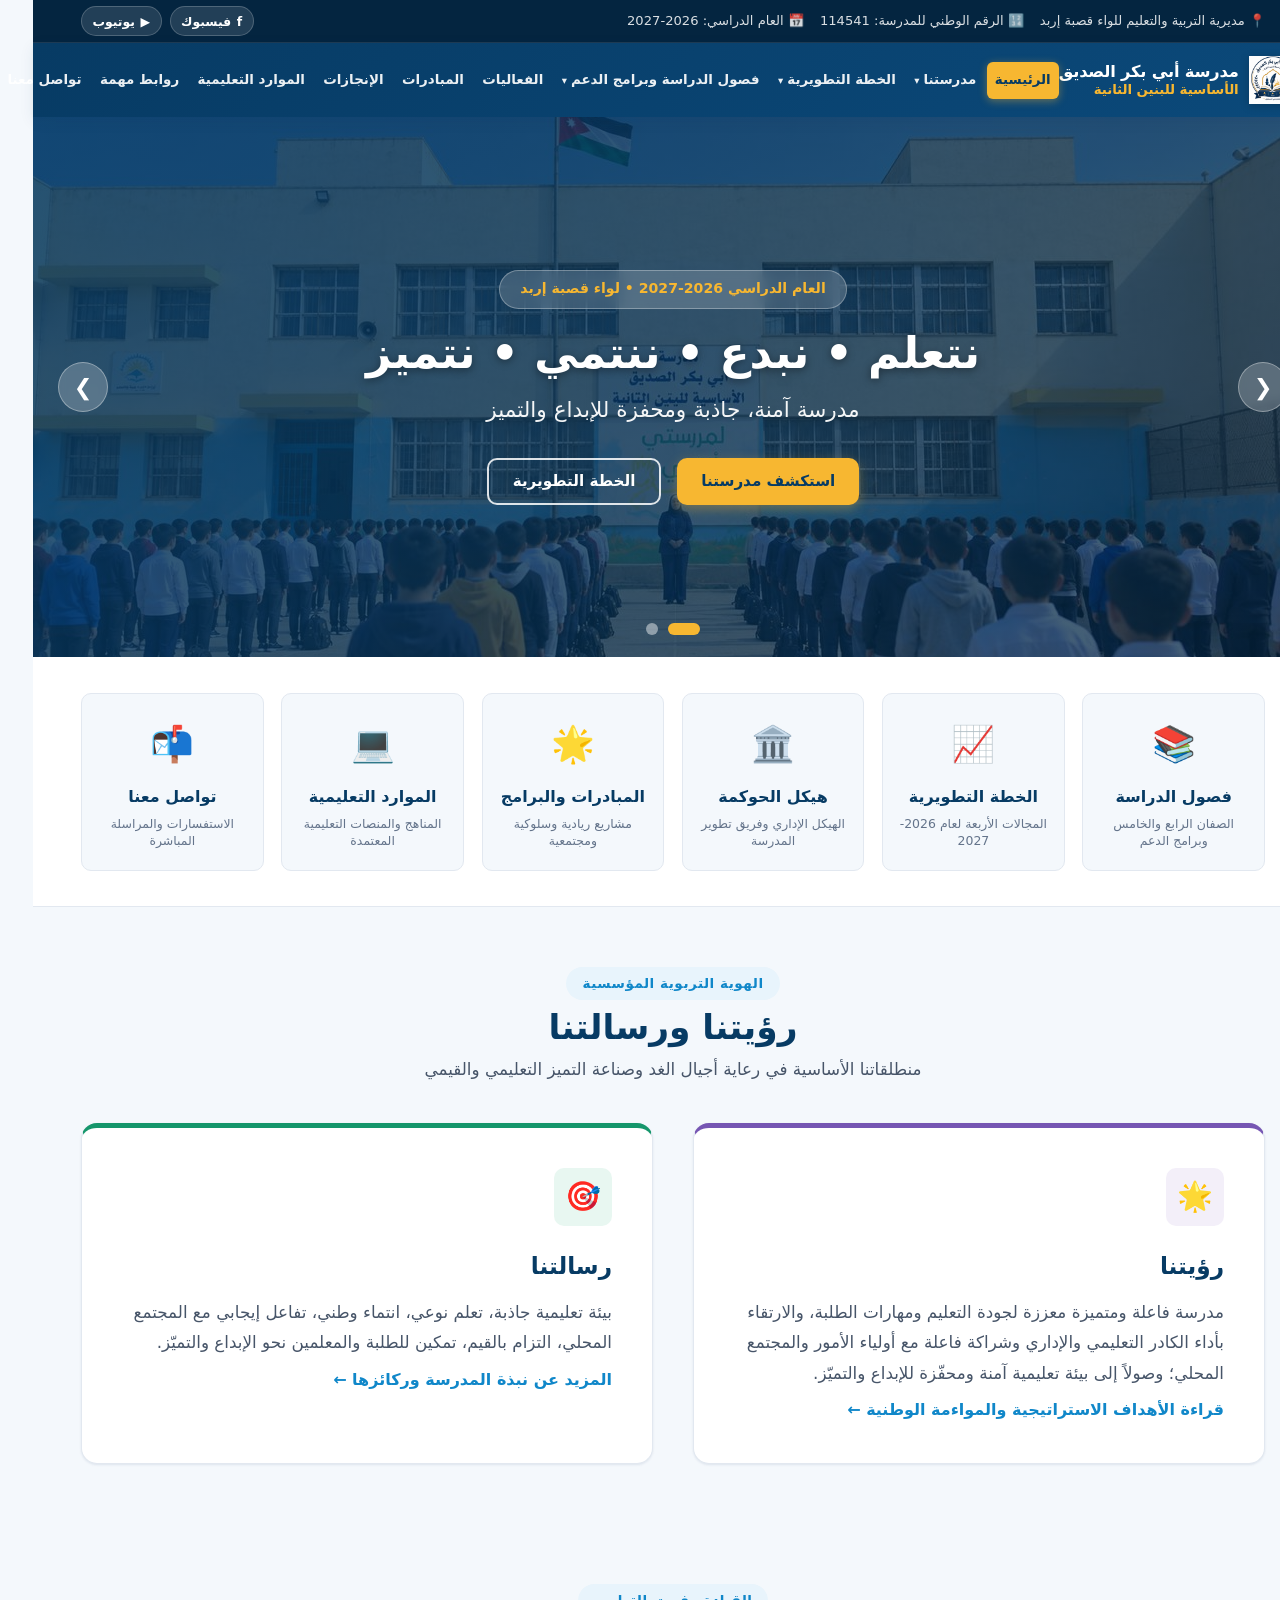
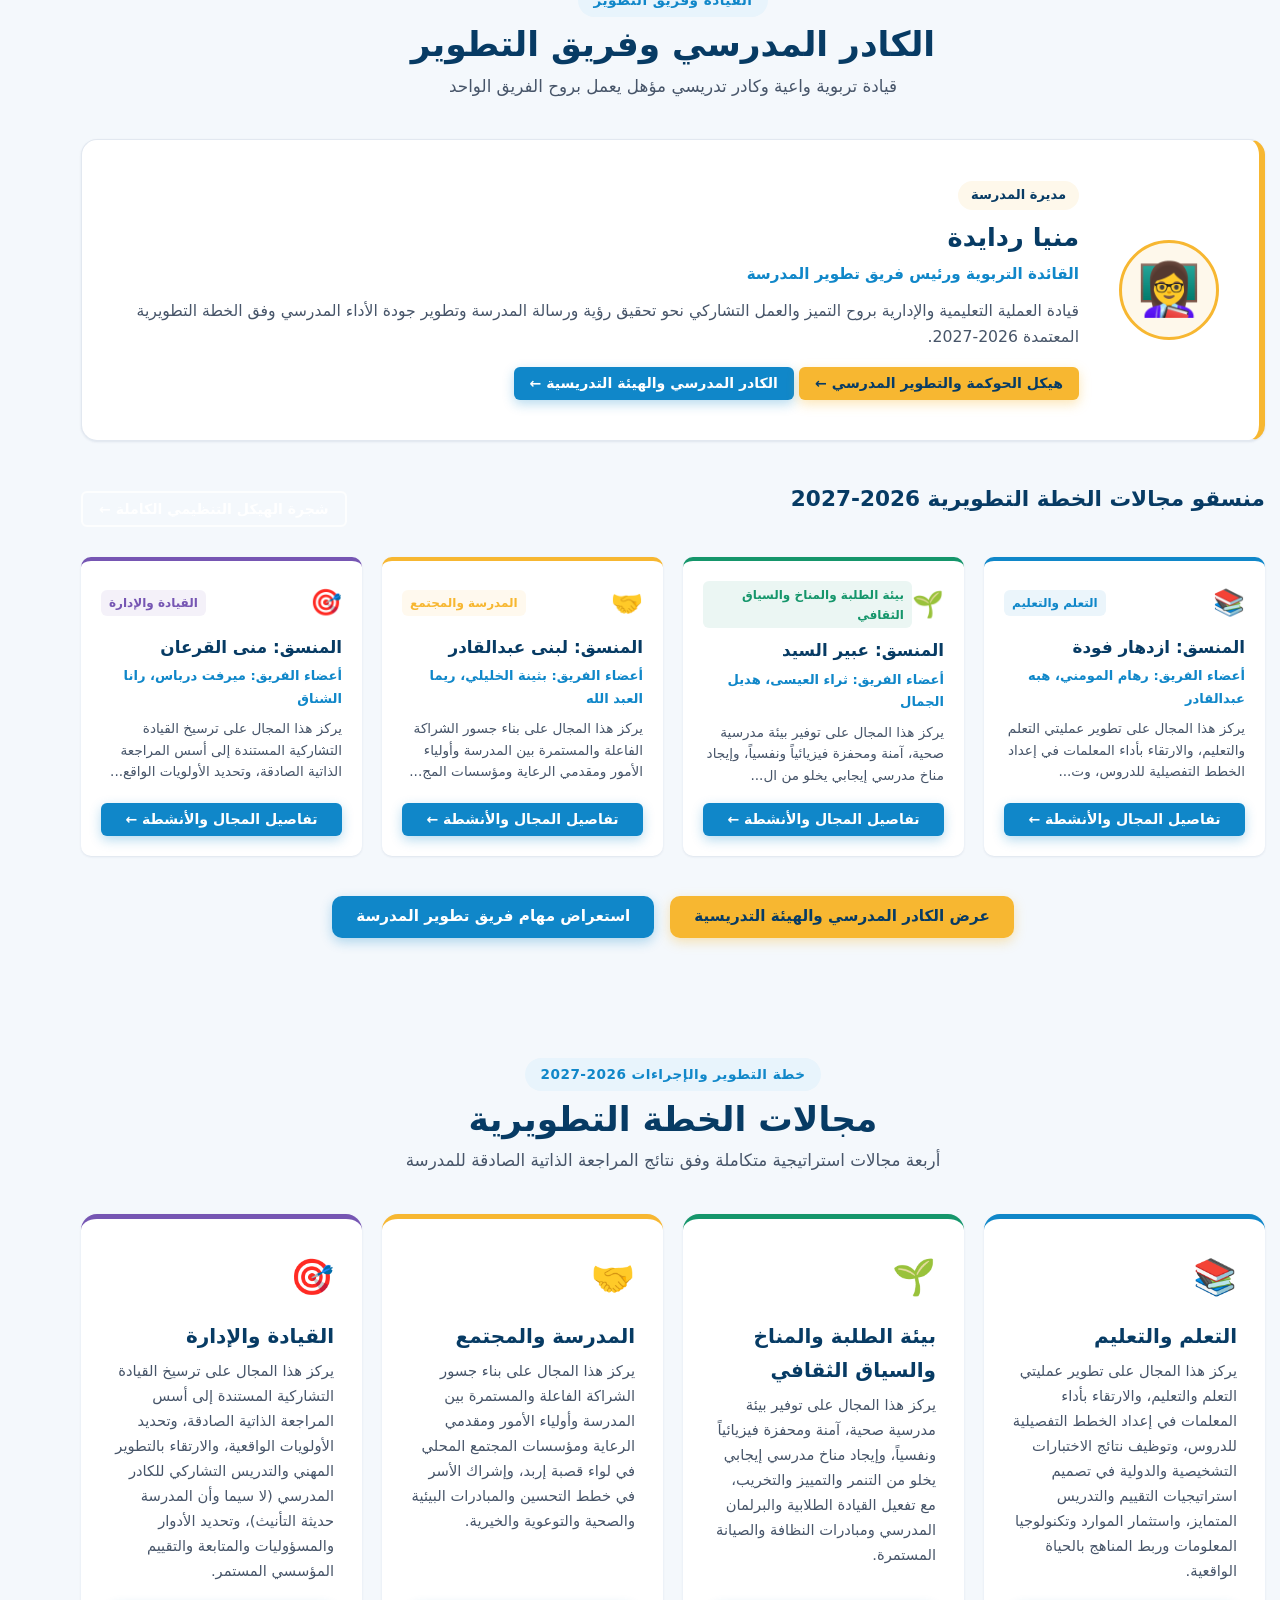
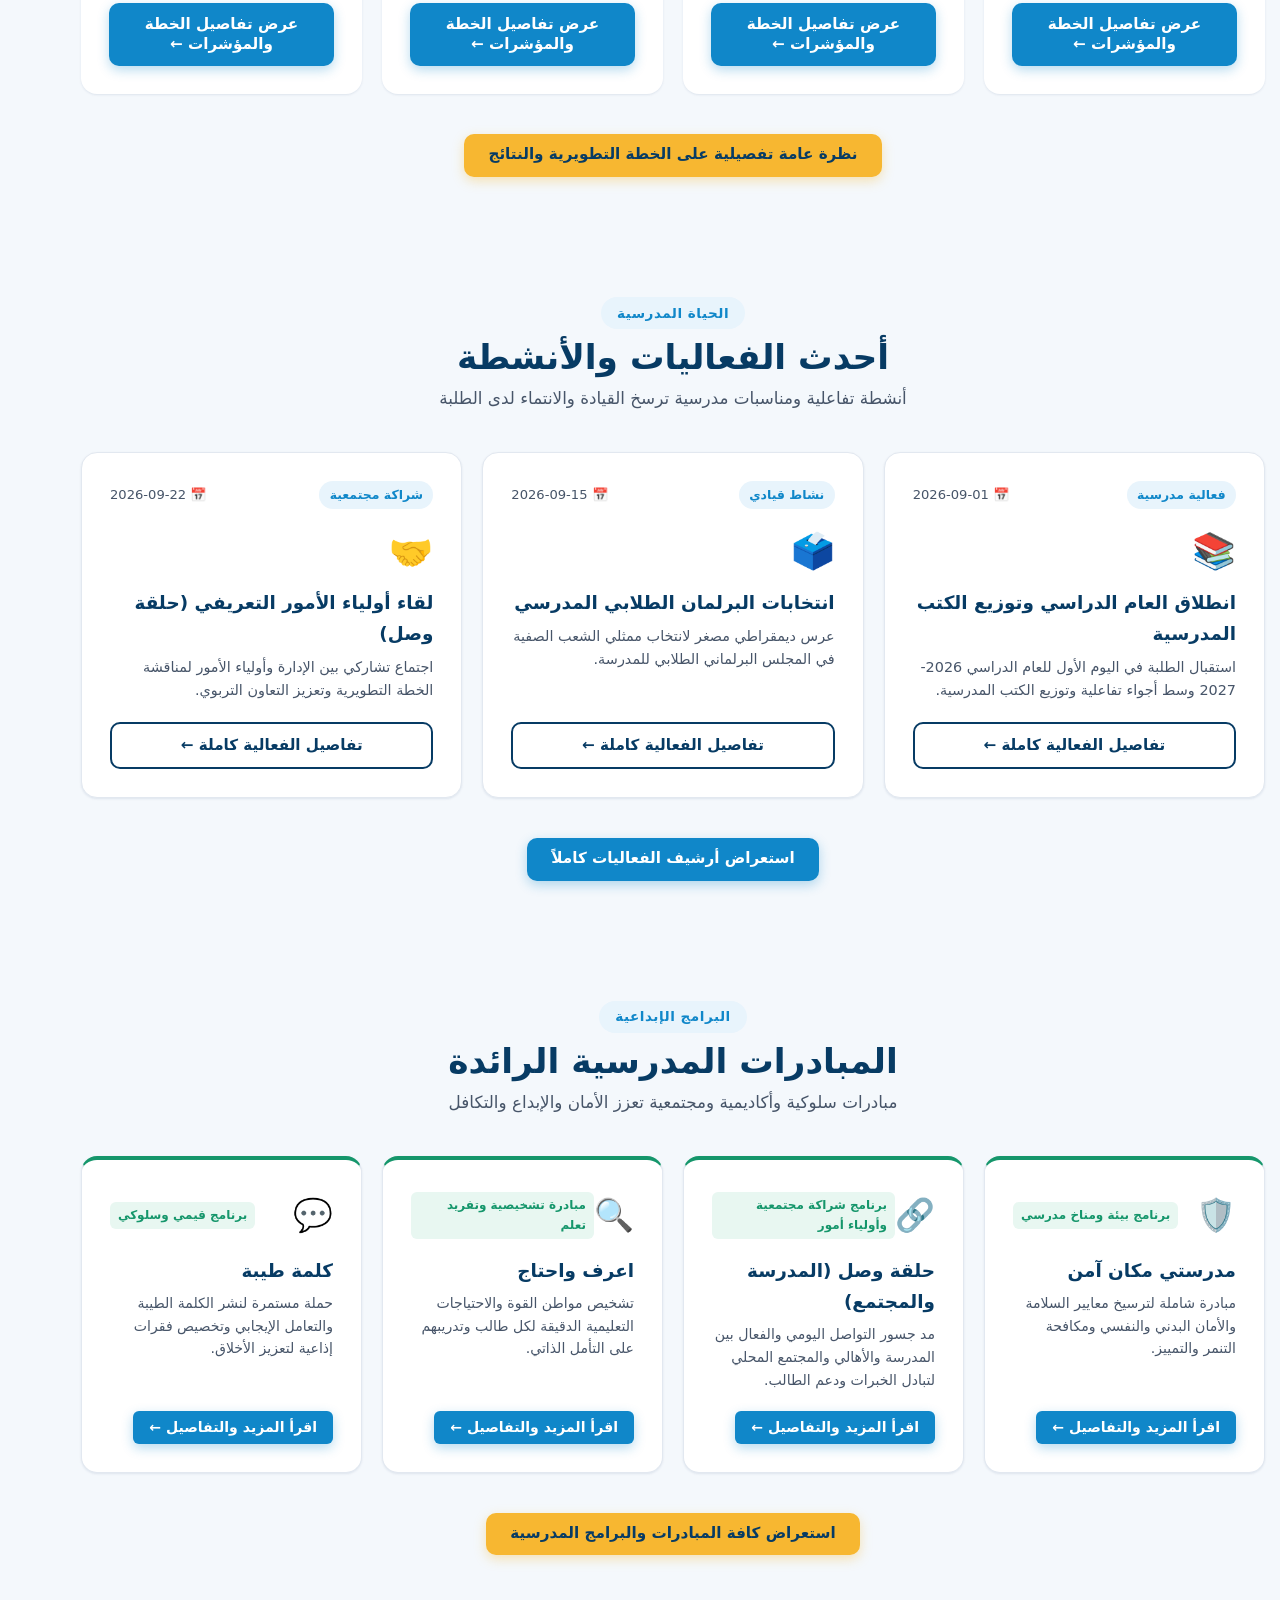
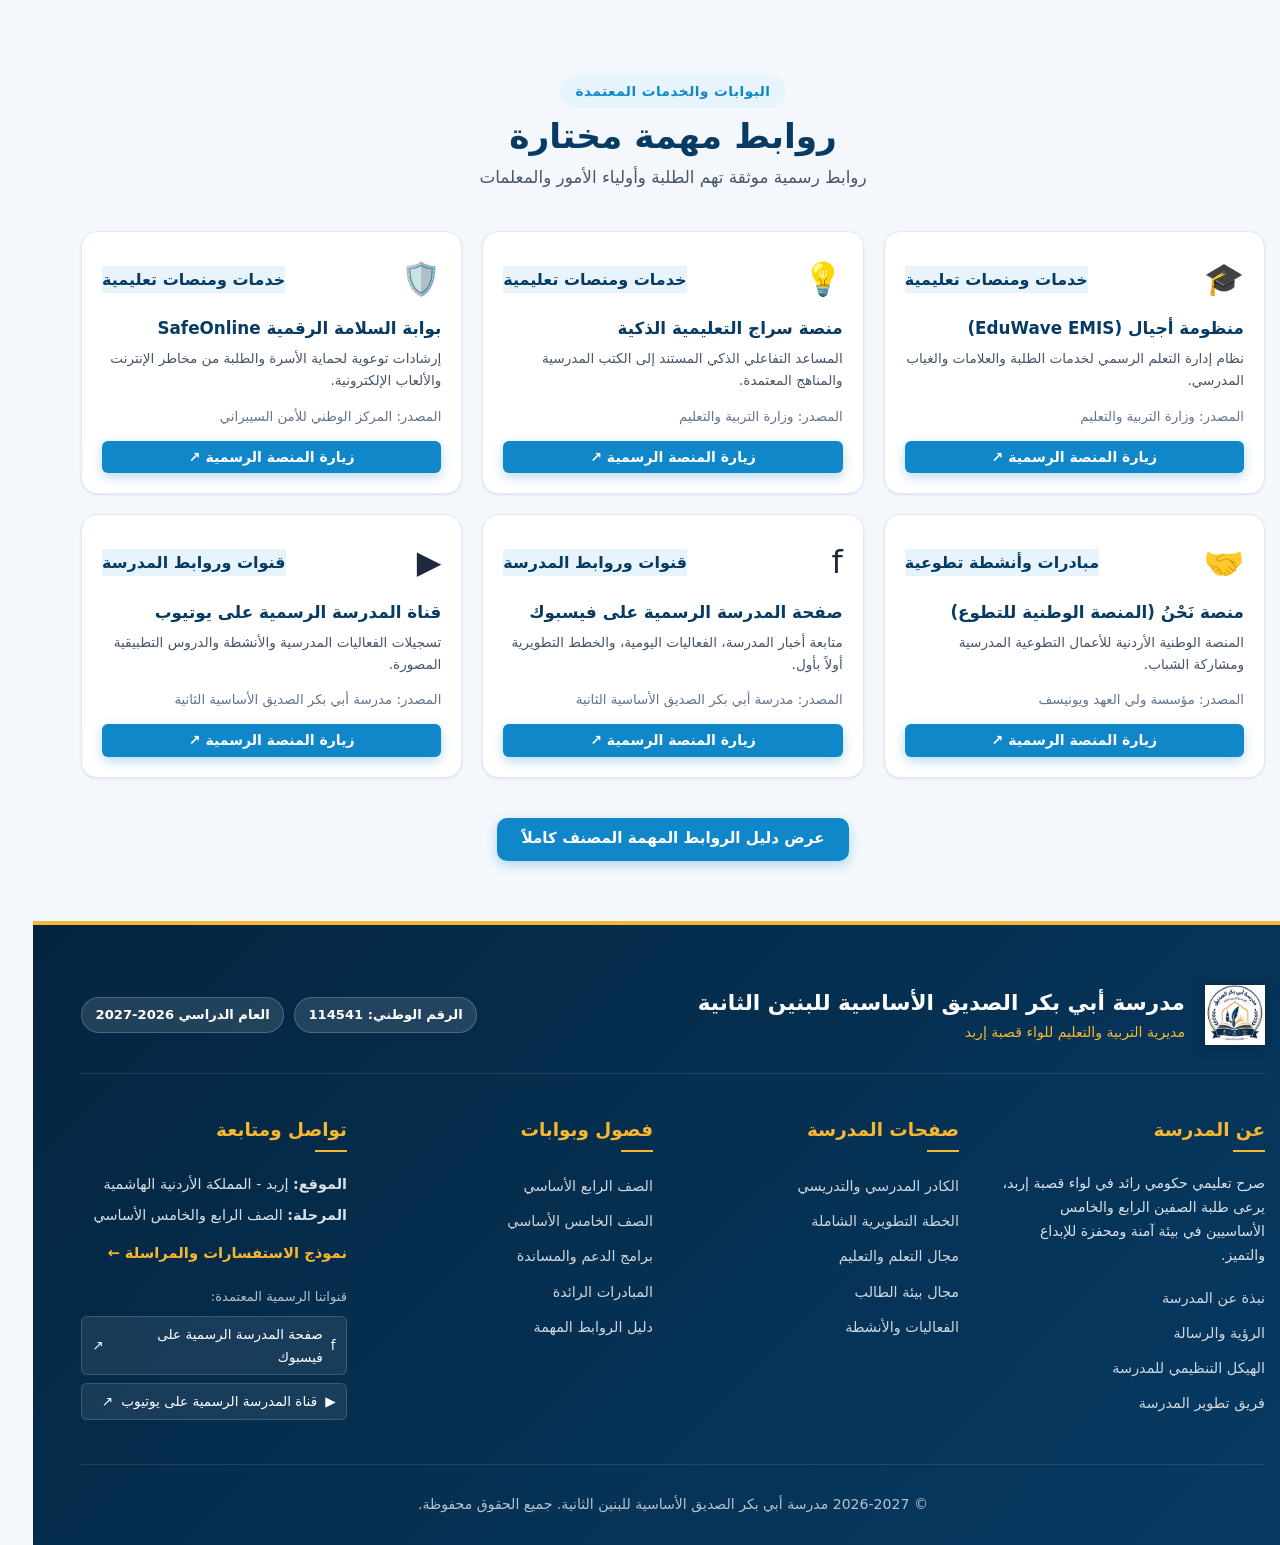
==== commit d8e4fb52: "Finalize responsive school website and staff hierarchy" ====
--- a/index.html
+++ b/index.html
@@ -3,207 +3,285 @@
 <head>
     <meta charset="UTF-8">
     <meta name="viewport" content="width=device-width, initial-scale=1.0">
-    <meta name="description" content="مدرسة أبي بكر الصديق الأساسية للبنين الثانية - موقع تعليمي شامل">
-    <title>مدرسة أبي بكر الصديق الأساسية للبنين الثانية</title>
+    <meta name="description" content="مدرسة أبي بكر الصديق الأساسية للبنين الثانية - مديرية التربية والتعليم للواء قصبة إربد - الخطة التطويرية 2026-2027">
+    <title>مدرسة أبي بكر الصديق الأساسية للبنين الثانية | الموقع الرسمي</title>
     <link rel="stylesheet" href="assets/css/style.css">
 </head>
 <body>
-    <!-- Navigation Bar -->
-    <nav class="navbar" id="navbar">
-        <div class="nav-container">
-            <div class="nav-brand">
-                <h1 class="school-name-short">أبي بكر الصديق</h1>
-            </div>
-            <button class="hamburger" id="hamburger">
-                <span></span>
-                <span></span>
-                <span></span>
-            </button>
-            <ul class="nav-menu" id="navMenu"></ul>
-        </div>
-    </nav>
+    <!-- Top Header Bar with Verified Social Links & Contact Info -->
+    <div class="top-bar">
+        <div class="container top-bar-container">
+            <div class="top-bar-meta">
+                <span class="meta-item">📍 مديرية التربية والتعليم للواء قصبة إربد</span>
+                <span class="meta-item">🔢 الرقم الوطني للمدرسة: 114541</span>
+                <span class="meta-item">📅 العام الدراسي: 2026-2027</span>
+            </div>
+            <div class="top-bar-social" id="topBarSocial"></div>
+        </div>
+    </div>
+
+    <!-- Main Navigation Bar -->
+    <header class="main-header">
+        <nav class="navbar" id="navbar" aria-label="التنقل الرئيسي">
+            <div class="nav-container">
+                <div class="nav-brand">
+                    <a href="#home" class="brand-link" aria-label="العودة للصفحة الرئيسية">
+                        <img src="assets/images/school-logo.png" alt="شعار مدرسة أبي بكر الصديق" class="header-logo">
+                        <div class="brand-text">
+                            <span class="school-name-line1">مدرسة أبي بكر الصديق</span>
+                            <span class="school-name-line2">الأساسية للبنين الثانية</span>
+                        </div>
+                    </a>
+                </div>
+                <button class="hamburger" id="hamburger" aria-label="فتح القائمة الرئيسية" aria-expanded="false" aria-controls="navMenu">
+                    <span></span>
+                    <span></span>
+                    <span></span>
+                </button>
+                <ul class="nav-menu" id="navMenu"></ul>
+            </div>
+        </nav>
+    </header>
 
     <!-- Main Content Wrapper -->
-    <main class="main-content">
-        <!-- Home Section -->
-        <section id="home" class="section hero-section">
-            <div class="hero-overlay"></div>
-            <div class="hero-content">
-                <h1 class="hero-title" id="heroSchoolName"></h1>
-                <p class="hero-slogan" id="heroSlogan"></p>
-                <p class="hero-intro">مدرسة متميزة معتمدة دولياً في التعليم والتطوير المستدام</p>
-                <div class="hero-buttons">
-                    <button class="btn btn-primary" onclick="scrollToSection('events')">أحدث الفعاليات</button>
-                    <button class="btn btn-secondary" onclick="scrollToSection('about')">استكشف المدرسة</button>
-                </div>
-            </div>
-        </section>
-
-        <!-- Vision & Mission Section -->
-        <section id="about" class="section vision-mission-section">
-            <div class="container">
-                <h2 class="section-title">رؤيتنا ورسالتنا</h2>
-                <div class="vision-mission-grid">
-                    <div class="vision-card card">
-                        <div class="card-icon">🌟</div>
-                        <h3>رؤيتنا</h3>
-                        <p id="visionText"></p>
-                    </div>
-                    <div class="mission-card card">
-                        <div class="card-icon">🎯</div>
-                        <h3>رسالتنا</h3>
-                        <p id="missionText"></p>
-                    </div>
-                </div>
-            </div>
-        </section>
-
-        <!-- Development Plan Section -->
-        <section id="development-plan" class="section development-plan-section">
-            <div class="container">
-                <h2 class="section-title">الخطة التطويرية 2026-2027</h2>
-                <p class="section-subtitle">أربع مجالات رئيسية لتطوير أداء المدرسة</p>
-                <div class="development-cards" id="developmentCardsContainer"></div>
-            </div>
-        </section>
-
-        <!-- Development Plan Details Modal -->
-        <div class="modal" id="detailsModal">
-            <div class="modal-content">
-                <button class="modal-close" onclick="closeModal()">&times;</button>
-                <div id="modalBody"></div>
-            </div>
-        </div>
-
-        <!-- Grades Section -->
-        <section id="grades" class="section grades-section">
-            <div class="container">
-                <h2 class="section-title">الصفوف والبرامج</h2>
-                <p class="section-subtitle">فصول الدراسة وبرامج الدعم التعليمي</p>
-                <div class="grades-grid" id="studentPortalsContainer"></div>
-            </div>
-        </section>
-
-        <!-- Latest Events Section -->
-        <section id="events" class="section events-section">
-            <div class="container">
-                <h2 class="section-title">أحدث الفعاليات</h2>
-                <p class="section-subtitle">تعرف على أحدث الأنشطة والفعاليات في مدرستنا</p>
-                <div class="events-grid" id="eventsContainer"></div>
-            </div>
-        </section>
-
-        <!-- Initiatives Section -->
-        <section id="initiatives" class="section initiatives-section">
-            <div class="container">
-                <h2 class="section-title">المبادرات</h2>
-                <p class="section-subtitle">مبادرات تعليمية وتربوية متنوعة</p>
-                <div class="initiatives-grid" id="initiativesContainer"></div>
-            </div>
-        </section>
-
-        <!-- Achievements Section -->
-        <section id="achievements" class="section achievements-section">
-            <div class="container">
-                <h2 class="section-title">الإنجازات</h2>
-                <p class="section-subtitle">إنجازات الطلبة والمدرسة</p>
-                <div class="achievements-content">
-                    <div class="achievement-item card">
-                        <div class="achievement-icon">🏆</div>
-                        <h4>تفوق أكاديمي</h4>
-                        <p>معدلات نجاح عالية في الامتحانات الوطنية</p>
-                    </div>
-                    <div class="achievement-item card">
-                        <div class="achievement-icon">🎯</div>
-                        <h4>برامج متخصصة</h4>
-                        <p>برامج دعم وإثراء للطلبة المتفوقين والعاديين</p>
-                    </div>
-                    <div class="achievement-item card">
-                        <div class="achievement-icon">🤝</div>
-                        <h4>شراكات مجتمعية</h4>
-                        <p>تعاون فعّال مع المؤسسات الحكومية والأهلية</p>
-                    </div>
-                    <div class="achievement-item card">
-                        <div class="achievement-icon">🌱</div>
-                        <h4>تطوير مستمر</h4>
-                        <p>التزام بالتطوير والابتكار في المناهج والأداء</p>
-                    </div>
-                </div>
-            </div>
-        </section>
-
-        <!-- Resources Section -->
-        <section id="resources" class="section resources-section">
-            <div class="container">
-                <h2 class="section-title">الموارد التعليمية</h2>
-                <p class="section-subtitle">مكتبة شاملة للمراجع والأدوات التعليمية</p>
-                <div class="resources-grid" id="resourcesContainer"></div>
-            </div>
-        </section>
-
-        <!-- Important Links Section -->
-        <section id="links" class="section links-section">
-            <div class="container">
-                <h2 class="section-title">روابط مهمة</h2>
-                <p class="section-subtitle">روابط سريعة للمنصات والخدمات التعليمية</p>
-                <div class="links-grid" id="linksContainer"></div>
-            </div>
-        </section>
-
-        <!-- Contact Section -->
-        <section id="contact" class="section contact-section">
-            <div class="container">
-                <h2 class="section-title">تواصل معنا</h2>
-                <div class="contact-content">
-                    <div class="contact-info">
-                        <h3>معلومات الاتصال</h3>
-                        <p><strong>المدرسة:</strong> <span id="schoolName"></span></p>
-                        <p><strong>الجهة الإشرافية:</strong> <span id="directorate"></span></p>
-                        <p><strong>رقم الرمز المدرسي:</strong> <span id="schoolNumber"></span></p>
-                        <p><strong>السنة الأكاديمية:</strong> <span id="academicYear"></span></p>
-                    </div>
-                    <div class="contact-form">
-                        <h3>أرسل لنا رسالة</h3>
-                        <form id="contactFormElement">
-                            <input type="text" placeholder="اسمك الكامل" required>
-                            <input type="email" placeholder="بريدك الإلكتروني" required>
-                            <textarea placeholder="رسالتك" rows="5" required></textarea>
-                            <button type="submit" class="btn btn-primary">إرسال الرسالة</button>
-                        </form>
-                    </div>
-                </div>
-            </div>
-        </section>
+    <main class="main-content" id="mainContent">
+
+        <!-- ==================== HOME VIEW (SHORT & FOCUSED) ==================== -->
+        <div id="homeView" class="spa-view active-view">
+
+            <!-- 1. Hero Image Slider -->
+            <section id="hero" class="hero-slider-section" aria-label="شريط العرض الرئيسي">
+                <div class="slider-container" id="heroSliderContainer" tabindex="0" aria-roledescription="carousel" aria-label="أبرز صور ورسائل المدرسة">
+                    <div class="slides-wrapper" id="slidesWrapper"></div>
+
+                    <!-- Slider Controls -->
+                    <button class="slider-arrow prev" id="sliderPrevBtn" aria-label="الشريحة السابقة">❮</button>
+                    <button class="slider-arrow next" id="sliderNextBtn" aria-label="الشريحة التالية">❯</button>
+                    <div class="slider-dots" id="sliderDots" role="tablist" aria-label="محددات الشرائح"></div>
+                </div>
+            </section>
+
+            <!-- 2. Quick Portals (بوابات سريعة) -->
+            <section id="quick-portals" class="section quick-portals-section">
+                <div class="container">
+                    <div class="quick-portals-grid" id="quickPortalsContainer"></div>
+                </div>
+            </section>
+
+            <!-- 3. Vision & Mission Section -->
+            <section id="vision-mission" class="section vision-mission-section">
+                <div class="container">
+                    <div class="section-header">
+                        <span class="section-tag">الهوية التربوية المؤسسية</span>
+                        <h2 class="section-title">رؤيتنا ورسالتنا</h2>
+                        <p class="section-subtitle">منطلقاتنا الأساسية في رعاية أجيال الغد وصناعة التميز التعليمي والقيمي</p>
+                    </div>
+                    <div class="vision-mission-grid">
+                        <div class="vision-card card" onclick="window.location.hash='#vision-mission'" role="button" tabindex="0" aria-label="رؤيتنا - استعراض الرؤية والأهداف الاستراتيجية">
+                            <div class="card-icon-wrapper vision-accent">
+                                <span class="card-icon" aria-hidden="true">🌟</span>
+                            </div>
+                            <h3>رؤيتنا</h3>
+                            <p id="visionText" class="card-text"></p>
+                            <div class="card-action-link">
+                                <a href="#vision-mission" class="text-link">قراءة الأهداف الاستراتيجية والمواءمة الوطنية ←</a>
+                            </div>
+                        </div>
+                        <div class="mission-card card" onclick="window.location.hash='#school'" role="button" tabindex="0" aria-label="رسالتنا - المزيد عن نبذة المدرسة وركائزها">
+                            <div class="card-icon-wrapper mission-accent">
+                                <span class="card-icon" aria-hidden="true">🎯</span>
+                            </div>
+                            <h3>رسالتنا</h3>
+                            <p id="missionText" class="card-text"></p>
+                            <div class="card-action-link">
+                                <a href="#school" class="text-link">المزيد عن نبذة المدرسة وركائزها ←</a>
+                            </div>
+                        </div>
+                    </div>
+                </div>
+            </section>
+
+            <!-- 4. Staff & Development Team Preview -->
+            <section id="staff-section" class="section staff-section">
+                <div class="container">
+                    <div class="section-header">
+                        <span class="section-tag">القيادة وفريق التطوير</span>
+                        <h2 class="section-title">الكادر المدرسي وفريق التطوير</h2>
+                        <p class="section-subtitle">قيادة تربوية واعية وكادر تدريسي مؤهل يعمل بروح الفريق الواحد</p>
+                    </div>
+
+                    <!-- Principal Spotlight Card -->
+                    <div class="principal-spotlight card" id="principalSpotlightCard"></div>
+
+                    <!-- Development Coordinators Quick Grid Preview -->
+                    <div class="staff-coordinators-block">
+                        <div class="sub-header-flex">
+                            <h3 class="subsection-title">منسقو مجالات الخطة التطويرية 2026-2027</h3>
+                            <a href="#school-structure" class="btn btn-outline btn-sm">شجرة الهيكل التنظيمي الكاملة ←</a>
+                        </div>
+                        <div class="coordinators-grid" id="homeCoordinatorsContainer"></div>
+                    </div>
+
+                    <div class="section-cta-wrap">
+                        <a href="#staff" class="btn btn-primary">عرض الكادر المدرسي والهيئة التدريسية</a>
+                        <a href="#development-team" class="btn btn-secondary">استعراض مهام فريق تطوير المدرسة</a>
+                    </div>
+                </div>
+            </section>
+
+            <!-- 5. Development Plan Preview (4 Cards) -->
+            <section id="development-plan-preview" class="section development-plan-section">
+                <div class="container">
+                    <div class="section-header">
+                        <span class="section-tag">خطة التطوير والإجراءات 2026-2027</span>
+                        <h2 class="section-title">مجالات الخطة التطويرية</h2>
+                        <p class="section-subtitle">أربعة مجالات استراتيجية متكاملة وفق نتائج المراجعة الذاتية الصادقة للمدرسة</p>
+                    </div>
+                    <div class="development-cards" id="developmentCardsContainer"></div>
+                    <div class="section-cta-wrap">
+                        <a href="#development-plan" class="btn btn-primary">نظرة عامة تفصيلية على الخطة التطويرية والنتائج</a>
+                    </div>
+                </div>
+            </section>
+
+            <!-- 6. Latest Events (Max 3 on Homepage) -->
+            <section id="home-events" class="section events-section">
+                <div class="container">
+                    <div class="section-header">
+                        <span class="section-tag">الحياة المدرسية</span>
+                        <h2 class="section-title">أحدث الفعاليات والأنشطة</h2>
+                        <p class="section-subtitle">أنشطة تفاعلية ومناسبات مدرسية ترسخ القيادة والانتماء لدى الطلبة</p>
+                    </div>
+                    <div class="events-grid" id="homeEventsContainer"></div>
+                    <div class="section-cta-wrap">
+                        <a href="#events" class="btn btn-secondary">استعراض أرشيف الفعاليات كاملاً</a>
+                    </div>
+                </div>
+            </section>
+
+            <!-- 7. Initiatives Preview (Max 4 on Homepage) -->
+            <section id="home-initiatives" class="section initiatives-section">
+                <div class="container">
+                    <div class="section-header">
+                        <span class="section-tag">البرامج الإبداعية</span>
+                        <h2 class="section-title">المبادرات المدرسية الرائدة</h2>
+                        <p class="section-subtitle">مبادرات سلوكية وأكاديمية ومجتمعية تعزز الأمان والإبداع والتكافل</p>
+                    </div>
+                    <div class="initiatives-grid" id="homeInitiativesContainer"></div>
+                    <div class="section-cta-wrap">
+                        <a href="#initiatives" class="btn btn-primary">استعراض كافة المبادرات والبرامج المدرسية</a>
+                    </div>
+                </div>
+            </section>
+
+            <!-- 8. Selected Important Links (Max 6 on Homepage) -->
+            <section id="home-links" class="section links-section">
+                <div class="container">
+                    <div class="section-header">
+                        <span class="section-tag">البوابات والخدمات المعتمدة</span>
+                        <h2 class="section-title">روابط مهمة مختارة</h2>
+                        <p class="section-subtitle">روابط رسمية موثقة تهم الطلبة وأولياء الأمور والمعلمات</p>
+                    </div>
+                    <div class="links-grid" id="homeLinksContainer"></div>
+                    <div class="section-cta-wrap">
+                        <a href="#links" class="btn btn-secondary">عرض دليل الروابط المهمة المصنف كاملاً</a>
+                    </div>
+                </div>
+            </section>
+
+        </div>
+
+        <!-- ==================== INTERNAL SPA VIEW CONTAINER ==================== -->
+        <div id="internalView" class="spa-view hidden-view">
+            <div class="container internal-view-container">
+                <!-- Breadcrumbs & Back Navigation Bar -->
+                <div class="internal-nav-bar">
+                    <nav class="breadcrumb-nav" aria-label="مسار التنقل">
+                        <ol class="breadcrumb" id="breadcrumbList"></ol>
+                    </nav>
+                    <div class="internal-actions">
+                        <button class="btn btn-back" id="backButton" onclick="window.appRouter.goBack()" aria-label="الرجوع للصفحة السابقة">
+                            <span class="btn-icon" aria-hidden="true">←</span>
+                            <span>رجوع</span>
+                        </button>
+                        <a href="#home" class="btn btn-outline btn-sm">الرئيسية</a>
+                    </div>
+                </div>
+
+                <!-- Internal View Body (Populated dynamically by SPA Router) -->
+                <div id="internalContentArea" class="internal-content-area" tabindex="-1"></div>
+            </div>
+        </div>
+
     </main>
 
-    <!-- Footer -->
-    <footer class="footer" id="footer">
+    <!-- 10. Professional Footer -->
+    <footer class="footer" id="footer" aria-label="تذييل الموقع">
         <div class="container">
+            <div class="footer-header-banner">
+                <div class="footer-brand">
+                    <img src="assets/images/school-logo.png" alt="شعار مدرسة أبي بكر الصديق" class="footer-logo">
+                    <div class="footer-brand-text">
+                        <h3 class="footer-school-title" id="footerSchoolName">مدرسة أبي بكر الصديق الأساسية للبنين الثانية</h3>
+                        <p class="footer-directorate-sub" id="footerDirectorate">مديرية التربية والتعليم للواء قصبة إربد</p>
+                    </div>
+                </div>
+                <div class="footer-meta-badges">
+                    <span class="meta-pill" id="footerSchoolCode">الرقم الوطني: 114541</span>
+                    <span class="meta-pill" id="footerYear">العام الدراسي 2026-2027</span>
+                </div>
+            </div>
+
             <div class="footer-content">
-                <div class="footer-section">
-                    <h4>عن المدرسة</h4>
-                    <p id="footerSchoolName"></p>
-                    <p id="footerDirectorate"></p>
-                    <p id="footerSchoolNumber"></p>
-                </div>
-                <div class="footer-section">
-                    <h4>روابط سريعة</h4>
-                    <ul id="footerQuickLinks"></ul>
-                </div>
-                <div class="footer-section">
-                    <h4>المنصات التعليمية</h4>
-                    <ul id="footerPlatforms"></ul>
-                </div>
-                <div class="footer-section">
-                    <h4>تابعنا على مواقع التواصل</h4>
-                    <div class="social-links" id="socialLinks"></div>
-                </div>
-            </div>
+                <!-- Column 1: عن المدرسة -->
+                <div class="footer-section">
+                    <h4 class="footer-heading">عن المدرسة</h4>
+                    <p class="footer-about-text" id="footerAboutText">صرح تعليمي حكومي رائد في لواء قصبة إربد، يرعى طلبة الصفين الرابع والخامس الأساسيين في بيئة آمنة ومحفزة للإبداع والتميز.</p>
+                    <ul class="footer-nav-list" id="footerAboutLinks"></ul>
+                </div>
+
+                <!-- Column 2: صفحات المدرسة -->
+                <div class="footer-section">
+                    <h4 class="footer-heading">صفحات المدرسة</h4>
+                    <ul class="footer-nav-list" id="footerSchoolPagesLinks"></ul>
+                </div>
+
+                <!-- Column 3: فصول وبوابات -->
+                <div class="footer-section">
+                    <h4 class="footer-heading">فصول وبوابات</h4>
+                    <ul class="footer-nav-list" id="footerPortalsLinks"></ul>
+                </div>
+
+                <!-- Column 4: قنوات التواصل المعتمدة -->
+                <div class="footer-section">
+                    <h4 class="footer-heading">تواصل ومتابعة</h4>
+                    <div class="footer-contact-details">
+                        <p><strong>الموقع:</strong> إربد - المملكة الأردنية الهاشمية</p>
+                        <p><strong>المرحلة:</strong> الصف الرابع والخامس الأساسي</p>
+                        <p><a href="#contact" class="footer-contact-btn">نموذج الاستفسارات والمراسلة ←</a></p>
+                    </div>
+                    <div class="footer-social-wrap">
+                        <span class="social-label">قنواتنا الرسمية المعتمدة:</span>
+                        <div class="social-links-verified" id="footerSocialLinks"></div>
+                    </div>
+                </div>
+            </div>
+
             <div class="footer-bottom">
-                <p>&copy; 2026 <span id="copyrightYear">جميع الحقوق محفوظة</span></p>
+                <p>&copy; 2026-2027 <span id="copyrightSchoolName">مدرسة أبي بكر الصديق الأساسية للبنين الثانية</span>. جميع الحقوق محفوظة.</p>
             </div>
         </div>
     </footer>
+
+    <!-- Employee / Person Detail Modal Dialog -->
+    <div class="person-modal-backdrop" id="personModalBackdrop" aria-hidden="true" role="presentation">
+        <div class="person-modal-dialog" id="personModalDialog" role="dialog" aria-modal="true" aria-labelledby="modalPersonName" tabindex="-1">
+            <button class="person-modal-close" id="personModalCloseBtn" aria-label="إغلاق الملف التعريفي">✕</button>
+            <div class="person-modal-body" id="personModalBody">
+                <!-- Dynamically populated by App.openPersonModal() -->
+            </div>
+        </div>
+    </div>
 
     <!-- Scripts -->
     <script src="assets/js/data.js"></script>
--- a/assets/css/style.css
+++ b/assets/css/style.css
@@ -1,53 +1,66 @@
-/* ==================== ROOT & VARIABLES ==================== */
+/* ==================== ROOT & DESIGN TOKENS ==================== */
 :root {
-    /* Brand Colors */
+    /* Brand Colors (Official Scheme) */
     --navy: #073B64;
+    --navy-dark: #042540;
+    --navy-light: #0d4e82;
     --blue: #1087C9;
+    --blue-light: #e8f4fc;
     --green: #15966B;
+    --green-light: #e8f7f1;
     --yellow: #F7B731;
+    --yellow-hover: #e5a623;
+    --yellow-light: #fef8eb;
     --purple: #7656B3;
-
-    /* Neutral Colors */
-    --dark: #1a1a1a;
+    --purple-light: #f3eff9;
+
+    /* Neutrals */
+    --dark: #1e293b;
+    --dark-muted: #475569;
     --light-bg: #F4F8FC;
     --white: #ffffff;
-    --gray-light: #f0f2f5;
-    --gray-medium: #d0d0d0;
-    --gray-dark: #666666;
+    --gray-50: #f8fafc;
+    --gray-100: #f1f5f9;
+    --gray-200: #e2e8f0;
+    --gray-300: #cbd5e1;
+    --gray-400: #94a3b8;
+    --gray-600: #64748b;
+    --gray-700: #334155;
 
     /* Typography */
-    --font-primary: 'Segoe UI', Tahoma, Geneva, Verdana, sans-serif;
+    --font-primary: system-ui, -apple-system, 'Segoe UI', Roboto, 'Noto Sans Arabic', 'Cairo', Tahoma, sans-serif;
     --font-size-base: 16px;
-    --line-height-base: 1.6;
+    --line-height-base: 1.7;
 
     /* Spacing */
-    --spacing-xs: 0.5rem;
-    --spacing-sm: 1rem;
-    --spacing-md: 1.5rem;
-    --spacing-lg: 2rem;
-    --spacing-xl: 3rem;
-    --spacing-2xl: 4rem;
+    --spacing-xs: 0.35rem;
+    --spacing-sm: 0.75rem;
+    --spacing-md: 1.25rem;
+    --spacing-lg: 1.75rem;
+    --spacing-xl: 2.5rem;
+    --spacing-2xl: 3.75rem;
 
     /* Border Radius */
-    --radius-sm: 4px;
-    --radius-md: 8px;
-    --radius-lg: 12px;
-    --radius-xl: 16px;
+    --radius-sm: 6px;
+    --radius-md: 10px;
+    --radius-lg: 16px;
+    --radius-xl: 24px;
+    --radius-full: 9999px;
 
     /* Shadows */
-    --shadow-sm: 0 2px 4px rgba(0, 0, 0, 0.08);
-    --shadow-md: 0 4px 12px rgba(0, 0, 0, 0.12);
-    --shadow-lg: 0 8px 24px rgba(0, 0, 0, 0.15);
-    --shadow-xl: 0 12px 36px rgba(0, 0, 0, 0.18);
+    --shadow-sm: 0 1px 3px rgba(7, 59, 100, 0.06), 0 1px 2px rgba(7, 59, 100, 0.04);
+    --shadow-md: 0 4px 14px rgba(7, 59, 100, 0.08), 0 2px 6px rgba(7, 59, 100, 0.04);
+    --shadow-lg: 0 10px 25px rgba(7, 59, 100, 0.11), 0 4px 10px rgba(7, 59, 100, 0.05);
+    --shadow-xl: 0 20px 35px rgba(7, 59, 100, 0.15), 0 8px 16px rgba(7, 59, 100, 0.08);
 
     /* Transitions */
-    --transition-fast: 150ms cubic-bezier(0.4, 0, 0.2, 1);
-    --transition-normal: 300ms cubic-bezier(0.4, 0, 0.2, 1);
-    --transition-slow: 500ms cubic-bezier(0.4, 0, 0.2, 1);
+    --transition-fast: 180ms ease;
+    --transition-normal: 300ms ease;
+    --transition-slow: 450ms ease;
 }
 
 /* ==================== RESET & DEFAULTS ==================== */
-* {
+*, *::before, *::after {
     margin: 0;
     padding: 0;
     box-sizing: border-box;
@@ -55,7 +68,7 @@
 
 html {
     scroll-behavior: smooth;
-    scroll-padding-top: 80px;
+    direction: rtl;
 }
 
 body {
@@ -63,8 +76,9 @@
     font-size: var(--font-size-base);
     line-height: var(--line-height-base);
     color: var(--dark);
-    background-color: var(--white);
+    background-color: var(--light-bg);
     overflow-x: hidden;
+    -webkit-font-smoothing: antialiased;
 }
 
 img {
@@ -73,10 +87,24 @@
     display: block;
 }
 
-/* ==================== CONTAINER & LAYOUT ==================== */
+a {
+    color: var(--blue);
+    text-decoration: none;
+    transition: color var(--transition-fast);
+}
+
+a:hover {
+    color: var(--navy);
+}
+
+button {
+    font-family: inherit;
+}
+
+/* ==================== CONTAINER & SECTION LAYOUT ==================== */
 .container {
     width: 100%;
-    max-width: 1200px;
+    max-width: 1240px;
     margin: 0 auto;
     padding: 0 var(--spacing-lg);
 }
@@ -86,80 +114,329 @@
     position: relative;
 }
 
+.section-header {
+    text-align: center;
+    max-width: 820px;
+    margin: 0 auto var(--spacing-xl);
+}
+
+.section-tag {
+    display: inline-block;
+    font-size: 0.85rem;
+    font-weight: 700;
+    color: var(--blue);
+    background: var(--blue-light);
+    padding: 0.3rem 1rem;
+    border-radius: var(--radius-full);
+    margin-bottom: var(--spacing-xs);
+    text-transform: uppercase;
+    letter-spacing: 0.5px;
+}
+
 .section-title {
-    font-size: 2.5rem;
-    font-weight: 700;
+    font-size: 2.15rem;
+    font-weight: 800;
+    color: var(--navy);
+    line-height: 1.3;
+    margin-bottom: var(--spacing-xs);
+}
+
+.section-subtitle {
+    font-size: 1.05rem;
+    color: var(--dark-muted);
+    line-height: 1.6;
+}
+
+.section-cta-wrap {
     text-align: center;
+    margin-top: var(--spacing-xl);
+    display: flex;
+    gap: 1rem;
+    justify-content: center;
+    flex-wrap: wrap;
+}
+
+.subsection-title {
+    font-size: 1.35rem;
+    font-weight: 700;
+    color: var(--navy);
     margin-bottom: var(--spacing-md);
-    color: var(--navy);
-}
-
-.section-subtitle {
-    text-align: center;
-    color: var(--gray-dark);
-    margin-bottom: var(--spacing-2xl);
-    font-size: 1.1rem;
-}
-
-/* ==================== NAVBAR ==================== */
-.navbar {
-    position: fixed;
+}
+
+.sub-header-flex {
+    display: flex;
+    justify-content: space-between;
+    align-items: center;
+    flex-wrap: wrap;
+    gap: 1rem;
+    margin-bottom: var(--spacing-md);
+}
+
+/* ==================== TOP BAR ==================== */
+.top-bar {
+    background: var(--navy-dark);
+    color: rgba(255, 255, 255, 0.85);
+    font-size: 0.82rem;
+    border-bottom: 1px solid rgba(255, 255, 255, 0.1);
+    padding: 0.4rem 0;
+}
+
+.top-bar-container {
+    display: flex;
+    justify-content: space-between;
+    align-items: center;
+    flex-wrap: wrap;
+    gap: 0.5rem;
+}
+
+.top-bar-meta {
+    display: flex;
+    gap: 1rem;
+    flex-wrap: wrap;
+}
+
+.top-bar-social {
+    display: flex;
+    gap: 0.5rem;
+    align-items: center;
+}
+
+.social-badge-link {
+    display: inline-flex;
+    align-items: center;
+    gap: 0.35rem;
+    color: var(--white);
+    background: rgba(255, 255, 255, 0.12);
+    border: 1px solid rgba(255, 255, 255, 0.2);
+    padding: 0.2rem 0.65rem;
+    border-radius: var(--radius-full);
+    font-size: 0.78rem;
+    font-weight: 600;
+    transition: all var(--transition-fast);
+}
+
+.social-badge-link:hover {
+    background: var(--yellow);
+    color: var(--navy);
+    border-color: var(--yellow);
+}
+
+/* ==================== MAIN HEADER & NAVBAR ==================== */
+.main-header {
+    position: sticky;
     top: 0;
     right: 0;
     left: 0;
-    height: 80px;
-    background: linear-gradient(135deg, var(--navy) 0%, var(--blue) 100%);
+    z-index: 1000;
     box-shadow: var(--shadow-md);
-    z-index: 1000;
+}
+
+.navbar {
+    height: 74px;
+    background: linear-gradient(135deg, var(--navy) 0%, #0b497a 100%);
     display: flex;
     align-items: center;
 }
 
 .nav-container {
     width: 100%;
-    max-width: 1200px;
+    max-width: 1440px;
     margin: 0 auto;
-    padding: 0 var(--spacing-lg);
+    padding: 0 1rem;
     display: flex;
     justify-content: space-between;
     align-items: center;
-}
-
-.nav-brand h1 {
-    color: var(--white);
-    font-size: 1.5rem;
-    font-weight: 700;
-}
-
-.nav-menu {
-    display: flex;
-    list-style: none;
-    gap: var(--spacing-xl);
-}
-
-.nav-menu a {
+    position: relative;
+}
+
+.nav-brand .brand-link {
+    display: flex;
+    align-items: center;
+    gap: 0.65rem;
     color: var(--white);
     text-decoration: none;
-    font-weight: 500;
-    transition: color var(--transition-fast);
-    cursor: pointer;
-}
-
-.nav-menu a:hover {
+    min-width: 0;
+    flex-shrink: 0;
+}
+
+.header-logo {
+    height: 48px;
+    width: auto;
+    max-width: 52px;
+    object-fit: contain;
+    flex-shrink: 0;
+    filter: drop-shadow(0 2px 4px rgba(0, 0, 0, 0.2));
+    transition: transform var(--transition-fast);
+}
+
+.header-logo:hover {
+    transform: scale(1.04);
+}
+
+.brand-text {
+    display: flex;
+    flex-direction: column;
+    min-width: 0;
+    line-height: 1.25;
+}
+
+.school-name-line1 {
+    font-size: 1.02rem;
+    font-weight: 800;
+    color: var(--white);
+    white-space: nowrap;
+    letter-spacing: -0.2px;
+}
+
+.school-name-line2 {
+    font-size: 0.84rem;
+    font-weight: 700;
     color: var(--yellow);
-}
-
+    white-space: nowrap;
+    letter-spacing: -0.1px;
+}
+
+.nav-menu {
+    display: flex;
+    list-style: none;
+    gap: 0.15rem;
+    align-items: center;
+    margin: 0;
+    padding: 0;
+}
+
+.nav-menu > li > a {
+    color: rgba(255, 255, 255, 0.92);
+    text-decoration: none;
+    font-size: 0.84rem;
+    font-weight: 600;
+    padding: 0.42rem 0.5rem;
+    border-radius: var(--radius-sm);
+    transition: all var(--transition-fast);
+    display: inline-flex;
+    align-items: center;
+    white-space: nowrap;
+}
+
+.nav-menu > li > a:hover {
+    color: var(--yellow);
+    background: rgba(255, 255, 255, 0.12);
+}
+
+.nav-menu > li > a.active {
+    color: var(--navy);
+    background: var(--yellow);
+    box-shadow: 0 2px 8px rgba(247, 183, 49, 0.4);
+}
+
+/* Dropdown Menus */
+.nav-item-dropdown {
+    position: relative;
+}
+
+.dropdown-trigger-wrap {
+    display: inline-flex;
+    align-items: center;
+}
+
+.dropdown-trigger {
+    display: inline-flex;
+    align-items: center;
+    gap: 0.25rem;
+    color: rgba(255, 255, 255, 0.92);
+    text-decoration: none;
+    font-size: 0.84rem;
+    font-weight: 600;
+    padding: 0.42rem 0.5rem;
+    border-radius: var(--radius-sm);
+    transition: all var(--transition-fast);
+    white-space: nowrap;
+}
+
+.dropdown-trigger:hover {
+    color: var(--yellow);
+    background: rgba(255, 255, 255, 0.12);
+}
+
+.dropdown-caret {
+    font-size: 0.65rem;
+    transition: transform var(--transition-fast);
+    display: inline-block;
+}
+
+.nav-item-dropdown:hover .dropdown-caret,
+.nav-item-dropdown:focus-within .dropdown-caret {
+    transform: rotate(180deg);
+}
+
+.dropdown-toggle-btn {
+    display: none;
+}
+
+.dropdown-menu {
+    position: absolute;
+    top: calc(100% + 4px);
+    right: 0;
+    min-width: 220px;
+    max-width: 90vw;
+    background: var(--white);
+    border-radius: var(--radius-md);
+    box-shadow: var(--shadow-lg);
+    border: 1px solid var(--gray-200);
+    padding: 0.4rem 0;
+    list-style: none;
+    opacity: 0;
+    visibility: hidden;
+    transform: translateY(8px);
+    transition: all var(--transition-normal);
+    z-index: 1050;
+}
+
+.nav-item-dropdown:hover .dropdown-menu,
+.nav-item-dropdown:focus-within .dropdown-menu {
+    opacity: 1;
+    visibility: visible;
+    transform: translateY(0);
+}
+
+.dropdown-menu li {
+    width: 100%;
+}
+
+.dropdown-menu li a {
+    color: var(--navy) !important;
+    padding: 0.55rem 1rem !important;
+    display: block !important;
+    font-size: 0.86rem !important;
+    font-weight: 600 !important;
+    text-align: right;
+    transition: background var(--transition-fast);
+    border-radius: 0 !important;
+    text-decoration: none;
+}
+
+.dropdown-menu li a:hover {
+    background: var(--blue-light) !important;
+    color: var(--blue) !important;
+}
+
+.mobile-menu-footer-item {
+    display: none;
+}
+
+/* Hamburger Button */
 .hamburger {
     display: none;
     flex-direction: column;
     background: none;
     border: none;
     cursor: pointer;
-    gap: 6px;
+    gap: 5px;
+    padding: 8px;
 }
 
 .hamburger span {
-    width: 28px;
+    width: 26px;
     height: 3px;
     background: var(--white);
     border-radius: 2px;
@@ -167,7 +444,7 @@
 }
 
 .hamburger.active span:nth-child(1) {
-    transform: rotate(45deg) translateY(10px);
+    transform: rotate(45deg) translateY(8px);
 }
 
 .hamburger.active span:nth-child(2) {
@@ -175,758 +452,2052 @@
 }
 
 .hamburger.active span:nth-child(3) {
-    transform: rotate(-45deg) translateY(-10px);
-}
-
-/* ==================== HERO SECTION ==================== */
-.hero-section {
-    min-height: 100vh;
-    display: flex;
-    align-items: center;
+    transform: rotate(-45deg) translateY(-8px);
+}
+
+/* ==================== BUTTONS ==================== */
+.btn {
+    display: inline-flex;
+    align-items: center;
+    justify-content: center;
+    gap: 0.5rem;
+    padding: 0.72rem 1.5rem;
+    border: none;
+    border-radius: var(--radius-md);
+    font-size: 0.95rem;
+    font-weight: 700;
+    cursor: pointer;
+    transition: all var(--transition-normal);
+    text-decoration: none;
+    line-height: 1.3;
+    text-align: center;
+}
+
+.btn-primary {
+    background: var(--yellow);
+    color: var(--navy);
+    box-shadow: 0 4px 12px rgba(247, 183, 49, 0.35);
+}
+
+.btn-primary:hover {
+    background: var(--yellow-hover);
+    color: var(--navy-dark);
+    transform: translateY(-2px);
+    box-shadow: 0 6px 18px rgba(247, 183, 49, 0.45);
+}
+
+.btn-secondary {
+    background: var(--blue);
+    color: var(--white);
+    box-shadow: 0 4px 12px rgba(16, 135, 201, 0.3);
+}
+
+.btn-secondary:hover {
+    background: var(--navy);
+    color: var(--white);
+    transform: translateY(-2px);
+    box-shadow: 0 6px 18px rgba(7, 59, 100, 0.3);
+}
+
+.btn-outline {
+    background: transparent;
+    color: var(--white);
+    border: 2px solid rgba(255, 255, 255, 0.85);
+}
+
+.btn-outline:hover {
+    background: rgba(255, 255, 255, 0.2);
+    color: var(--white);
+    border-color: var(--white);
+    transform: translateY(-2px);
+}
+
+.btn-outline-dark {
+    background: transparent;
+    color: var(--navy);
+    border: 2px solid var(--navy);
+}
+
+.btn-outline-dark:hover {
+    background: var(--navy);
+    color: var(--white);
+    transform: translateY(-2px);
+}
+
+.btn-sm {
+    padding: 0.45rem 1rem;
+    font-size: 0.88rem;
+    border-radius: var(--radius-sm);
+}
+
+.btn-block {
+    width: 100%;
+}
+
+.btn-back {
+    background: var(--white);
+    color: var(--navy);
+    border: 1px solid var(--gray-300);
+    box-shadow: var(--shadow-sm);
+    padding: 0.5rem 1.1rem;
+}
+
+.btn-back:hover {
+    background: var(--blue-light);
+    color: var(--blue);
+    border-color: var(--blue);
+}
+
+.text-link {
+    font-weight: 700;
+    color: var(--blue);
+    display: inline-block;
+    margin-top: 0.5rem;
+}
+
+.text-link:hover {
+    color: var(--navy);
+    text-decoration: underline;
+}
+
+/* ==================== CARDS BASE ==================== */
+.card {
+    background: var(--white);
+    border-radius: var(--radius-lg);
+    box-shadow: var(--shadow-sm);
+    border: 1px solid var(--gray-200);
+    transition: transform var(--transition-normal), box-shadow var(--transition-normal);
+}
+
+.card:hover {
+    box-shadow: var(--shadow-md);
+}
+
+/* ==================== HERO IMAGE SLIDER ==================== */
+.hero-slider-section {
+    position: relative;
+    width: 100%;
+    background: var(--navy-dark);
+    overflow: hidden;
+}
+
+.slider-container {
+    position: relative;
+    width: 100%;
+    height: 540px;
+    outline: none;
+}
+
+.slides-wrapper {
+    position: relative;
+    width: 100%;
+    height: 100%;
+}
+
+.hero-slide {
+    position: absolute;
+    top: 0;
+    left: 0;
+    width: 100%;
+    height: 100%;
+    opacity: 0;
+    visibility: hidden;
+    transition: opacity 0.7s ease, visibility 0.7s ease;
+    z-index: 1;
+}
+
+.hero-slide.active {
+    opacity: 1;
+    visibility: visible;
+    z-index: 2;
+}
+
+.slide-bg-img {
+    width: 100%;
+    height: 100%;
+    object-fit: cover;
+    object-position: center 30%;
+    display: block;
+}
+
+.slide-overlay {
+    position: absolute;
+    inset: 0;
+    background: linear-gradient(135deg, rgba(7, 59, 100, 0.88) 0%, rgba(4, 37, 64, 0.72) 100%);
+}
+
+.slide-content {
+    position: absolute;
+    inset: 0;
+    z-index: 3;
+    display: flex;
+    flex-direction: column;
+    justify-content: center;
+    align-items: center;
+    text-align: center;
+    padding: 0 var(--spacing-xl);
+    max-width: 960px;
+    margin: 0 auto;
+    color: var(--white);
+}
+
+.slide-badge {
+    background: rgba(255, 255, 255, 0.18);
+    backdrop-filter: blur(8px);
+    border: 1px solid rgba(255, 255, 255, 0.3);
+    padding: 0.4rem 1.25rem;
+    border-radius: var(--radius-full);
+    font-size: 0.88rem;
+    font-weight: 700;
+    color: var(--yellow);
+    margin-bottom: 1rem;
+}
+
+.slide-title {
+    font-size: 2.75rem;
+    font-weight: 800;
+    line-height: 1.25;
+    margin-bottom: 0.8rem;
+    text-shadow: 0 2px 8px rgba(0, 0, 0, 0.4);
+}
+
+.slide-subtitle {
+    font-size: 1.35rem;
+    color: rgba(255, 255, 255, 0.95);
+    margin-bottom: 1.8rem;
+    font-weight: 500;
+    max-width: 720px;
+}
+
+.slide-actions {
+    display: flex;
+    gap: 1rem;
+    flex-wrap: wrap;
+    justify-content: center;
+}
+
+.slider-arrow {
+    position: absolute;
+    top: 50%;
+    transform: translateY(-50%);
+    width: 50px;
+    height: 50px;
+    border-radius: 50%;
+    background: rgba(255, 255, 255, 0.22);
+    border: 1px solid rgba(255, 255, 255, 0.35);
+    color: var(--white);
+    font-size: 1.4rem;
+    display: flex;
+    align-items: center;
+    justify-content: center;
+    cursor: pointer;
+    z-index: 10;
+    backdrop-filter: blur(4px);
+    transition: all var(--transition-fast);
+}
+
+.slider-arrow:hover {
+    background: var(--yellow);
+    color: var(--navy);
+    transform: translateY(-50%) scale(1.08);
+}
+
+.slider-arrow.prev {
+    right: 25px;
+}
+
+.slider-arrow.next {
+    left: 25px;
+}
+
+.slider-dots {
+    position: absolute;
+    bottom: 22px;
+    left: 50%;
+    transform: translateX(-50%);
+    display: flex;
+    gap: 10px;
+    z-index: 10;
+}
+
+.slider-dot {
+    width: 12px;
+    height: 12px;
+    border-radius: var(--radius-full);
+    background: rgba(255, 255, 255, 0.45);
+    border: none;
+    cursor: pointer;
+    transition: all var(--transition-normal);
+}
+
+.slider-dot.active {
+    width: 32px;
+    border-radius: 8px;
+    background: var(--yellow);
+}
+
+/* ==================== QUICK PORTALS ==================== */
+.quick-portals-section {
+    padding: 2.2rem 0;
+    background: var(--white);
+    border-bottom: 1px solid var(--gray-200);
+}
+
+.quick-portals-grid {
+    display: grid;
+    grid-template-columns: repeat(6, 1fr);
+    gap: 1.1rem;
+}
+
+.quick-portal-card {
+    background: var(--light-bg);
+    border: 1px solid var(--gray-200);
+    border-radius: var(--radius-md);
+    padding: 1.25rem 0.85rem;
+    text-align: center;
+    text-decoration: none;
+    transition: all var(--transition-normal);
+    display: flex;
+    flex-direction: column;
+    align-items: center;
+    color: var(--dark);
+}
+
+.quick-portal-card:hover {
+    transform: translateY(-4px);
+    box-shadow: var(--shadow-md);
+    border-color: var(--blue);
+    background: var(--white);
+}
+
+.portal-icon {
+    font-size: 2.2rem;
+    margin-bottom: 0.6rem;
+}
+
+.portal-title {
+    font-size: 1rem;
+    font-weight: 700;
+    color: var(--navy);
+    margin-bottom: 0.3rem;
+}
+
+.portal-desc {
+    font-size: 0.78rem;
+    color: var(--gray-600);
+    line-height: 1.4;
+}
+
+/* ==================== VISION & MISSION (HOMEPAGE) ==================== */
+.vision-mission-grid {
+    display: grid;
+    grid-template-columns: 1fr 1fr;
+    gap: var(--spacing-xl);
+}
+
+.vision-card, .mission-card {
+    padding: var(--spacing-xl);
+    position: relative;
+    border-top: 5px solid;
+}
+
+.vision-card {
+    border-top-color: var(--purple);
+}
+
+.mission-card {
+    border-top-color: var(--green);
+}
+
+.card-icon-wrapper {
+    width: 58px;
+    height: 58px;
+    border-radius: var(--radius-md);
+    display: flex;
+    align-items: center;
+    justify-content: center;
+    margin-bottom: var(--spacing-md);
+    font-size: 1.8rem;
+}
+
+.vision-accent {
+    background: var(--purple-light);
+}
+
+.mission-accent {
+    background: var(--green-light);
+}
+
+.vision-card h3, .mission-card h3 {
+    font-size: 1.45rem;
+    font-weight: 800;
+    color: var(--navy);
+    margin-bottom: var(--spacing-sm);
+}
+
+.card-text {
+    font-size: 1.05rem;
+    line-height: 1.8;
+    color: var(--dark-muted);
+}
+
+/* ==================== PRINCIPAL SPOTLIGHT & COORDINATORS ==================== */
+.principal-spotlight {
+    display: flex;
+    align-items: center;
+    gap: var(--spacing-xl);
+    padding: var(--spacing-xl);
+    border-right: 6px solid var(--yellow);
+    margin-bottom: var(--spacing-xl);
+}
+
+.principal-avatar {
+    width: 100px;
+    height: 100px;
+    background: var(--yellow-light);
+    border-radius: var(--radius-full);
+    display: flex;
+    align-items: center;
+    justify-content: center;
+    font-size: 3.2rem;
+    flex-shrink: 0;
+    border: 3px solid var(--yellow);
+}
+
+.principal-info {
+    flex: 1;
+}
+
+.principal-role-badge {
+    display: inline-block;
+    font-size: 0.82rem;
+    font-weight: 700;
+    color: var(--navy);
+    background: var(--yellow-light);
+    padding: 0.2rem 0.8rem;
+    border-radius: var(--radius-full);
+    margin-bottom: 0.35rem;
+}
+
+.principal-name {
+    font-size: 1.6rem;
+    font-weight: 800;
+    color: var(--navy);
+    margin-bottom: 0.2rem;
+}
+
+.principal-title-sub {
+    font-size: 0.95rem;
+    color: var(--blue);
+    font-weight: 600;
+    margin-bottom: 0.6rem;
+}
+
+.principal-bio {
+    font-size: 0.98rem;
+    color: var(--dark-muted);
+    line-height: 1.7;
+}
+
+.coordinators-grid {
+    display: grid;
+    grid-template-columns: repeat(4, 1fr);
+    gap: 1.25rem;
+    margin-bottom: var(--spacing-xl);
+}
+
+.coordinator-card {
+    background: var(--white);
+    border-radius: var(--radius-md);
+    padding: var(--spacing-md);
+    border-top: 4px solid;
+    box-shadow: var(--shadow-sm);
+    display: flex;
+    flex-direction: column;
+    transition: transform var(--transition-fast), box-shadow var(--transition-fast);
+}
+
+.coordinator-card:hover {
+    transform: translateY(-3px);
+    box-shadow: var(--shadow-md);
+}
+
+.coord-header {
+    display: flex;
+    justify-content: space-between;
+    align-items: center;
+    margin-bottom: 0.5rem;
+}
+
+.coord-icon {
+    font-size: 1.6rem;
+}
+
+.coord-badge {
+    font-size: 0.75rem;
+    font-weight: 700;
+    padding: 0.2rem 0.5rem;
+    border-radius: var(--radius-sm);
+}
+
+.coordinator-card h4 {
+    font-size: 1.05rem;
+    font-weight: 700;
+    color: var(--navy);
+    margin-bottom: 0.25rem;
+}
+
+.coord-role {
+    font-size: 0.82rem;
+    color: var(--blue);
+    font-weight: 600;
+    margin-bottom: 0.5rem;
+}
+
+.coord-resp {
+    font-size: 0.85rem;
+    color: var(--dark-muted);
+    line-height: 1.6;
+    margin-bottom: 1rem;
+    flex: 1;
+}
+
+/* ==================== DEVELOPMENT CARDS (HOMEPAGE) ==================== */
+.development-cards {
+    display: grid;
+    grid-template-columns: repeat(4, 1fr);
+    gap: var(--spacing-md);
+}
+
+.dev-card {
+    background: var(--white);
+    border-radius: var(--radius-lg);
+    padding: var(--spacing-lg);
+    border-top: 5px solid;
+    box-shadow: var(--shadow-sm);
+    display: flex;
+    flex-direction: column;
+    transition: all var(--transition-fast);
+}
+
+.dev-card:hover {
+    transform: translateY(-4px);
+    box-shadow: var(--shadow-lg);
+}
+
+.dev-card-icon {
+    font-size: 2.2rem;
+    margin-bottom: var(--spacing-sm);
+}
+
+.dev-card h3 {
+    font-size: 1.25rem;
+    font-weight: 800;
+    color: var(--navy);
+    margin-bottom: var(--spacing-xs);
+}
+
+.dev-card-summary {
+    font-size: 0.92rem;
+    color: var(--dark-muted);
+    line-height: 1.7;
+    margin-bottom: var(--spacing-md);
+    flex: 1;
+}
+
+/* ==================== EVENTS (HOMEPAGE & LIST) ==================== */
+.events-grid {
+    display: grid;
+    grid-template-columns: repeat(3, 1fr);
+    gap: var(--spacing-md);
+}
+
+.event-card {
+    padding: var(--spacing-lg);
+    display: flex;
+    flex-direction: column;
+}
+
+.event-card:hover {
+    transform: translateY(-3px);
+}
+
+.event-card-header {
+    display: flex;
+    justify-content: space-between;
+    align-items: center;
+    margin-bottom: var(--spacing-sm);
+}
+
+.event-badge {
+    font-size: 0.78rem;
+    font-weight: 700;
+    color: var(--blue);
+    background: var(--blue-light);
+    padding: 0.2rem 0.65rem;
+    border-radius: var(--radius-full);
+}
+
+.event-date {
+    font-size: 0.82rem;
+    color: var(--dark-muted);
+}
+
+.event-card-body {
+    flex: 1;
+}
+
+.event-icon {
+    font-size: 2.2rem;
+    display: block;
+    margin-bottom: 0.4rem;
+}
+
+.event-card-body h3 {
+    font-size: 1.15rem;
+    font-weight: 700;
+    color: var(--navy);
+    margin-bottom: 0.4rem;
+}
+
+.event-card-body p {
+    font-size: 0.9rem;
+    color: var(--dark-muted);
+    line-height: 1.6;
+}
+
+.event-card-footer {
+    margin-top: var(--spacing-md);
+}
+
+/* ==================== INITIATIVES (HOMEPAGE & LIST) ==================== */
+.initiatives-grid {
+    display: grid;
+    grid-template-columns: repeat(4, 1fr);
+    gap: var(--spacing-md);
+}
+
+.initiative-card {
+    padding: var(--spacing-lg);
+    display: flex;
+    flex-direction: column;
+    border-top: 4px solid var(--green);
+}
+
+.initiative-card:hover {
+    transform: translateY(-3px);
+}
+
+.init-header {
+    display: flex;
+    justify-content: space-between;
+    align-items: center;
+    margin-bottom: var(--spacing-sm);
+}
+
+.init-icon {
+    font-size: 2rem;
+}
+
+.init-category {
+    font-size: 0.75rem;
+    color: var(--green);
+    background: var(--green-light);
+    padding: 0.2rem 0.5rem;
+    border-radius: var(--radius-sm);
+    font-weight: 600;
+}
+
+.initiative-card h3 {
+    font-size: 1.15rem;
+    font-weight: 700;
+    color: var(--navy);
+    margin-bottom: 0.4rem;
+}
+
+.initiative-card p {
+    font-size: 0.88rem;
+    color: var(--dark-muted);
+    line-height: 1.6;
+    margin-bottom: var(--spacing-md);
+    flex: 1;
+}
+
+/* ==================== IMPORTANT LINKS ==================== */
+.links-grid {
+    display: grid;
+    grid-template-columns: repeat(3, 1fr);
+    gap: var(--spacing-md);
+}
+
+.link-card {
+    padding: var(--spacing-md);
+    display: flex;
+    flex-direction: column;
+}
+
+.link-card:hover {
+    transform: translateY(-3px);
+}
+
+.link-card-top {
+    display: flex;
+    justify-content: space-between;
+    align-items: center;
+    margin-bottom: 0.5rem;
+}
+
+.link-icon {
+    font-size: 2rem;
+}
+
+.link-card h3 {
+    font-size: 1.05rem;
+    font-weight: 700;
+    color: var(--navy);
+    margin-bottom: 0.35rem;
+}
+
+.link-card p {
+    font-size: 0.85rem;
+    color: var(--dark-muted);
+    line-height: 1.6;
+    margin-bottom: 0.6rem;
+    flex: 1;
+}
+
+.link-meta-source {
+    margin-bottom: 0.75rem;
+    color: var(--gray-600);
+}
+
+/* Badges for verification */
+.badge-mini {
+    display: inline-block;
+    padding: 0.2rem 0.55rem;
+    border-radius: var(--radius-full);
+    font-size: 0.72rem;
+    font-weight: 700;
+}
+
+.badge-user-confirmed {
+    background: #d1fae5;
+    color: #065f46;
+    border: 1px solid #a7f3d0;
+}
+
+.badge-official-verified {
+    background: #dbeafe;
+    color: #1e40af;
+    border: 1px solid #bfdbfe;
+}
+
+.badge-manual-check {
+    background: #fef3c7;
+    color: #92400e;
+    border: 1px solid #fde68a;
+}
+
+/* ==================== SPA VIEWS TOGGLE & INTERNAL VIEWS ==================== */
+.main-content {
+    min-height: calc(100vh - 120px - 360px);
+}
+
+.spa-view {
+    animation: fadeIn var(--transition-normal);
+}
+
+.hidden-view {
+    display: none !important;
+}
+
+.active-view {
+    display: block !important;
+}
+
+.internal-view-container {
+    padding: var(--spacing-xl) var(--spacing-lg);
+}
+
+.internal-nav-bar {
+    display: flex;
+    justify-content: space-between;
+    align-items: center;
+    padding: 0.8rem var(--spacing-md);
+    background: var(--white);
+    border: 1px solid var(--gray-200);
+    border-radius: var(--radius-md);
+    margin-bottom: var(--spacing-xl);
+    box-shadow: var(--shadow-sm);
+}
+
+.breadcrumb {
+    display: flex;
+    list-style: none;
+    gap: 0.5rem;
+    align-items: center;
+    font-size: 0.9rem;
+}
+
+.breadcrumb li + li::before {
+    content: "›";
+    padding-left: 0.5rem;
+    color: var(--gray-400);
+    font-weight: 700;
+}
+
+.breadcrumb li a {
+    color: var(--blue);
+}
+
+.breadcrumb li.active {
+    color: var(--navy);
+    font-weight: 700;
+}
+
+.internal-actions {
+    display: flex;
+    gap: 0.75rem;
+    align-items: center;
+}
+
+/* Card Interactivity & Pointer Styling */
+.card, .dev-card, .event-card, .initiative-card, .quick-portal-card, .coordinator-card, .vision-card, .mission-card, .link-card, .achievement-card {
+    cursor: pointer;
+    transition: transform var(--transition-normal), box-shadow var(--transition-normal), border-color var(--transition-normal);
+}
+
+.card:hover, .dev-card:hover, .event-card:hover, .initiative-card:hover, .coordinator-card:hover, .link-card:hover, .vision-card:hover, .mission-card:hover, .achievement-card:hover {
+    transform: translateY(-4px);
+    box-shadow: var(--shadow-lg);
+}
+
+/* Dedicated Internal Page Hero Banner */
+.internal-page-header {
+    background: linear-gradient(135deg, #073B64 0%, #0d4e82 55%, #1087C9 100%);
+    color: var(--white);
+    padding: 2.25rem 2.25rem;
+    border-radius: var(--radius-xl);
+    box-shadow: var(--shadow-md);
+    position: relative;
+    overflow: hidden;
+    margin-bottom: var(--spacing-xl);
+    text-align: right;
+    border-bottom: 4px solid var(--yellow);
+}
+
+.internal-page-header::after {
+    content: '';
+    position: absolute;
+    top: -50%;
+    left: -10%;
+    width: 320px;
+    height: 320px;
+    background: radial-gradient(circle, rgba(247, 183, 49, 0.16) 0%, transparent 70%);
+    pointer-events: none;
+}
+
+.internal-page-header .page-tag {
+    background: rgba(247, 183, 49, 0.22);
+    color: var(--yellow);
+    border: 1px solid rgba(247, 183, 49, 0.45);
+    font-weight: 700;
+    display: inline-block;
+    padding: 0.3rem 1.1rem;
+    border-radius: var(--radius-full);
+    margin-bottom: var(--spacing-xs);
+}
+
+.internal-page-header .page-title {
+    color: var(--white);
+    font-size: clamp(1.6rem, 3.5vw, 2.3rem);
+    margin-top: 0.4rem;
+    margin-bottom: 0.5rem;
+    font-weight: 800;
+    line-height: 1.3;
+}
+
+.internal-page-header .page-subtitle {
+    color: rgba(255, 255, 255, 0.92);
+    font-size: 1.05rem;
+    max-width: 920px;
+    line-height: 1.7;
+}
+
+.internal-hero-meta {
+    display: flex;
+    align-items: center;
+    gap: 0.75rem;
+    flex-wrap: wrap;
+    margin-bottom: 0.6rem;
+}
+
+.internal-school-badge {
+    display: inline-flex;
+    align-items: center;
+    gap: 0.45rem;
+    font-size: 0.82rem;
+    color: rgba(255, 255, 255, 0.92);
+    background: rgba(255, 255, 255, 0.12);
+    padding: 0.25rem 0.75rem;
+    border-radius: var(--radius-full);
+}
+
+.internal-mini-logo {
+    width: 22px;
+    height: 22px;
+    object-fit: contain;
+}
+
+.page-tag {
+    display: inline-block;
+    font-size: 0.85rem;
+    font-weight: 700;
+    color: var(--navy);
+    background: var(--yellow-light);
+    padding: 0.3rem 1.1rem;
+    border-radius: var(--radius-full);
+    margin-bottom: var(--spacing-xs);
+    border: 1px solid rgba(247, 183, 49, 0.4);
+}
+
+.page-title {
+    font-size: 2.25rem;
+    font-weight: 800;
+    color: var(--navy);
+    line-height: 1.3;
+    margin-bottom: var(--spacing-xs);
+}
+
+.page-subtitle {
+    font-size: 1.05rem;
+    color: var(--dark-muted);
+    line-height: 1.7;
+}
+
+.section-title-sm {
+    font-size: 1.35rem;
+    font-weight: 800;
+    color: var(--navy);
+    margin-bottom: 1rem;
+}
+
+/* ==================== ORGANIZATIONAL TREE CSS ==================== */
+.org-tree-wrapper {
+    margin: 2.5rem 0;
+    padding: 2rem 1.5rem;
+    background: linear-gradient(180deg, #f8fbfe 0%, #eef5fb 100%);
+    border-radius: var(--radius-xl);
+    border: 1px solid var(--gray-200);
+}
+
+.tree-level {
+    display: flex;
     justify-content: center;
     position: relative;
-    background: linear-gradient(135deg, var(--blue) 0%, var(--green) 100%);
+    margin-bottom: 2.5rem;
+}
+
+.tree-connector-line {
+    position: absolute;
+    bottom: -2.5rem;
+    right: 50%;
+    width: 2px;
+    height: 2.5rem;
+    background: var(--blue);
+    transform: translateX(50%);
+}
+
+.tree-node-card {
+    background: var(--white);
+    border: 2px solid var(--navy);
+    border-radius: var(--radius-lg);
+    padding: 1.25rem 1.75rem;
+    box-shadow: var(--shadow-md);
+    text-align: center;
+    max-width: 380px;
+    width: 100%;
+    position: relative;
+    transition: all var(--transition-fast);
+}
+
+.tree-node-card:hover {
+    box-shadow: var(--shadow-xl);
+    transform: translateY(-3px);
+}
+
+.tree-node-card.principal-node {
+    border-color: var(--yellow);
+    background: linear-gradient(135deg, #ffffff 0%, #fffdf8 100%);
+    box-shadow: 0 6px 20px rgba(247, 183, 49, 0.2);
+}
+
+.tree-node-icon {
+    font-size: 2.2rem;
+    margin-bottom: 0.4rem;
+}
+
+.tree-node-title {
+    font-size: 0.85rem;
+    font-weight: 700;
+    color: var(--blue);
+    margin-bottom: 0.2rem;
+}
+
+.tree-node-name {
+    font-size: 1.25rem;
+    font-weight: 800;
+    color: var(--navy);
+    margin-bottom: 0.4rem;
+}
+
+.tree-node-role {
+    font-size: 0.82rem;
+    color: var(--gray-600);
+    line-height: 1.4;
+}
+
+.tree-branches-container {
+    position: relative;
+    margin-top: 1.5rem;
+}
+
+.tree-branches-bar {
+    position: absolute;
+    top: -1.5rem;
+    right: 12.5%;
+    left: 12.5%;
+    height: 2px;
+    background: var(--blue);
+}
+
+.tree-branches-grid {
+    display: grid;
+    grid-template-columns: repeat(4, 1fr);
+    gap: 1.25rem;
+}
+
+.branch-card {
+    background: var(--white);
+    border-radius: var(--radius-md);
+    box-shadow: var(--shadow-sm);
+    border-top: 5px solid var(--blue);
+    padding: 1.25rem 1rem;
+    text-align: center;
+    display: flex;
+    flex-direction: column;
+    height: 100%;
+    transition: all var(--transition-normal);
+}
+
+.branch-card:hover {
+    box-shadow: var(--shadow-lg);
+    transform: translateY(-4px);
+}
+
+.branch-header-top {
+    margin-bottom: 0.6rem;
+}
+
+.branch-area-title {
+    font-size: 1.05rem;
+    font-weight: 800;
+    margin-top: 0.3rem;
+}
+
+.branch-coord-wrap {
+    background: var(--light-bg);
+    border-radius: var(--radius-sm);
+    padding: 0.75rem 0.5rem;
+    margin-bottom: 0.8rem;
+}
+
+.branch-coord-label {
+    font-size: 0.75rem;
+    color: var(--gray-600);
+    display: block;
+}
+
+.branch-coord-name {
+    font-size: 1rem;
+    font-weight: 700;
+    color: var(--dark);
+}
+
+.branch-team-box {
+    margin-top: auto;
+    border-top: 1px dashed var(--gray-300);
+    padding-top: 0.6rem;
+    text-align: right;
+}
+
+.branch-team-title {
+    font-size: 0.78rem;
+    font-weight: 700;
+    color: var(--dark-muted);
+    margin-bottom: 0.4rem;
+}
+
+.branch-team-list {
+    list-style: none;
+    font-size: 0.85rem;
+    color: var(--dark);
+}
+
+.branch-team-list li {
+    padding: 0.2rem 0;
+    display: flex;
+    align-items: center;
+    gap: 0.4rem;
+}
+
+/* ==================== TABLES & CALLOUTS ==================== */
+.table-responsive {
+    width: 100%;
+    overflow-x: auto;
+    margin-top: 0.75rem;
+}
+
+.data-table {
+    width: 100%;
+    border-collapse: collapse;
+    font-size: 0.9rem;
+    text-align: right;
+}
+
+.data-table th, .data-table td {
+    padding: 0.8rem 1rem;
+    border: 1px solid var(--gray-200);
+}
+
+.data-table th {
+    background: var(--navy);
     color: var(--white);
+    font-weight: 700;
+}
+
+.data-table tr:nth-child(even) {
+    background: var(--light-bg);
+}
+
+.strategy-callout-box {
+    display: flex;
+    gap: 1rem;
+    align-items: flex-start;
+    padding: 1.5rem;
+    background: #eff6ff;
+    border: 1px solid #bfdbfe;
+    border-radius: var(--radius-md);
+    margin: 1.5rem 0;
+}
+
+.strategy-icon {
+    font-size: 2.2rem;
+    line-height: 1;
+}
+
+.strategy-callout-box strong {
+    color: var(--navy);
+    font-size: 1.05rem;
+    display: block;
+    margin-bottom: 0.3rem;
+}
+
+.strategy-callout-box p {
+    color: var(--dark);
+    font-size: 0.95rem;
+    line-height: 1.7;
+}
+
+.quick-nav-boxes {
+    display: grid;
+    grid-template-columns: repeat(auto-fit, minmax(240px, 1fr));
+    gap: 1.25rem;
+    margin-top: 2rem;
+}
+
+.box-link {
+    display: flex;
+    align-items: center;
+    gap: 1rem;
+    padding: 1.25rem;
+    text-decoration: none;
+    color: var(--dark);
+}
+
+.box-link:hover {
+    border-color: var(--blue);
+    transform: translateY(-3px);
+}
+
+.box-link .icon {
+    font-size: 2rem;
+}
+
+.box-link strong {
+    color: var(--navy);
+    display: block;
+    font-size: 1rem;
+}
+
+.box-link p {
+    color: var(--dark-muted);
+    font-size: 0.82rem;
+}
+
+/* ==================== FOOTER ==================== */
+.footer {
+    background: linear-gradient(135deg, var(--navy-dark) 0%, var(--navy) 100%);
+    color: var(--white);
+    padding: var(--spacing-2xl) 0 var(--spacing-lg);
+    border-top: 4px solid var(--yellow);
+}
+
+.footer-header-banner {
+    display: flex;
+    justify-content: space-between;
+    align-items: center;
+    padding-bottom: var(--spacing-lg);
+    border-bottom: 1px solid rgba(255, 255, 255, 0.12);
+    margin-bottom: var(--spacing-xl);
+    flex-wrap: wrap;
+    gap: var(--spacing-md);
+}
+
+.footer-brand {
+    display: flex;
+    align-items: center;
+    gap: var(--spacing-md);
+}
+
+.footer-logo {
+    height: 60px;
+    width: auto;
+    max-width: 64px;
+    object-fit: contain;
+    flex-shrink: 0;
+    filter: drop-shadow(0 2px 6px rgba(0, 0, 0, 0.25));
+}
+
+.footer-brand-text {
+    display: flex;
+    flex-direction: column;
+}
+
+.footer-school-title {
+    font-size: 1.35rem;
+    font-weight: 800;
+    color: var(--white);
+}
+
+.footer-directorate-sub {
+    font-size: 0.88rem;
+    color: var(--yellow);
+}
+
+.footer-about-text {
+    font-size: 0.88rem;
+    color: rgba(255, 255, 255, 0.85);
+    line-height: 1.7;
+    margin-bottom: 1rem;
+}
+
+.footer-meta-badges {
+    display: flex;
+    gap: 0.6rem;
+    flex-wrap: wrap;
+}
+
+.meta-pill {
+    background: rgba(255, 255, 255, 0.12);
+    border: 1px solid rgba(255, 255, 255, 0.2);
+    padding: 0.35rem 0.85rem;
+    border-radius: var(--radius-full);
+    font-size: 0.82rem;
+    color: var(--white);
+    font-weight: 600;
+}
+
+.footer-content {
+    display: grid;
+    grid-template-columns: repeat(4, 1fr);
+    gap: var(--spacing-xl);
+    margin-bottom: var(--spacing-xl);
+}
+
+.footer-heading {
+    font-size: 1.15rem;
+    font-weight: 700;
+    color: var(--yellow);
+    margin-bottom: var(--spacing-md);
+    position: relative;
+    padding-bottom: 0.4rem;
+}
+
+.footer-heading::after {
+    content: '';
+    position: absolute;
+    bottom: 0;
+    right: 0;
+    width: 32px;
+    height: 2px;
+    background: var(--yellow);
+}
+
+.footer-nav-list {
+    list-style: none;
+}
+
+.footer-nav-list li {
+    margin-bottom: 0.5rem;
+}
+
+.footer-nav-list a {
+    color: rgba(255, 255, 255, 0.8);
+    font-size: 0.9rem;
+    transition: all var(--transition-fast);
+    display: inline-block;
+}
+
+.footer-nav-list a:hover {
+    color: var(--yellow);
+    transform: translateX(-4px);
+}
+
+.footer-contact-details p {
+    color: rgba(255, 255, 255, 0.85);
+    font-size: 0.9rem;
+    line-height: 1.7;
+    margin-bottom: 0.4rem;
+}
+
+.footer-contact-btn {
+    display: inline-block;
+    color: var(--yellow);
+    font-weight: 700;
+    margin-top: 0.4rem;
+    font-size: 0.92rem;
+}
+
+.footer-contact-btn:hover {
+    color: var(--white);
+    text-decoration: underline;
+}
+
+.footer-social-wrap {
+    margin-top: var(--spacing-md);
+}
+
+.social-label {
+    display: block;
+    font-size: 0.82rem;
+    color: rgba(255, 255, 255, 0.7);
+    margin-bottom: 0.5rem;
+}
+
+.social-links-verified {
+    display: flex;
+    flex-direction: column;
+    gap: 0.5rem;
+}
+
+.footer-verified-social-link {
+    display: flex;
+    align-items: center;
+    gap: 0.5rem;
+    color: var(--white);
+    font-size: 0.85rem;
+    background: rgba(255, 255, 255, 0.08);
+    border: 1px solid rgba(255, 255, 255, 0.15);
+    padding: 0.35rem 0.65rem;
+    border-radius: var(--radius-sm);
+    transition: all var(--transition-fast);
+}
+
+.footer-verified-social-link:hover {
+    background: var(--yellow);
+    color: var(--navy);
+}
+
+.footer-bottom {
     text-align: center;
-    margin-top: 80px;
+    padding-top: var(--spacing-lg);
+    border-top: 1px solid rgba(255, 255, 255, 0.1);
+    color: rgba(255, 255, 255, 0.7);
+    font-size: 0.88rem;
+}
+
+/* ==================== CROSS-LINK BANNERS ==================== */
+.structure-crosslink-banner {
+    display: flex;
+    justify-content: space-between;
+    align-items: center;
+    flex-wrap: wrap;
+    gap: 1rem;
+    padding: 1.15rem 1.5rem;
+    background: linear-gradient(135deg, #f0f7fe 0%, #e3f0fb 100%);
+    border: 1px solid #c4def6;
+    border-radius: var(--radius-md);
+    margin-bottom: 2rem;
+    box-shadow: var(--shadow-sm);
+}
+
+.crosslink-info {
+    display: flex;
+    align-items: center;
+    gap: 0.85rem;
+    flex: 1 1 300px;
+}
+
+.crosslink-icon {
+    font-size: 2.2rem;
+    line-height: 1;
+    flex-shrink: 0;
+}
+
+.crosslink-info strong {
+    color: var(--navy);
+    font-size: 1.05rem;
+    display: block;
+    margin-bottom: 0.2rem;
+}
+
+.crosslink-info p {
+    color: var(--dark-muted);
+    font-size: 0.88rem;
+    line-height: 1.5;
+    margin: 0;
+}
+
+/* ==================== INTERACTIVE STAFF HIERARCHY TREE ==================== */
+.tree-controls-bar {
+    display: flex;
+    justify-content: space-between;
+    align-items: center;
+    flex-wrap: wrap;
+    gap: 1rem;
+    background: var(--white);
+    border: 1px solid var(--gray-200);
+    border-radius: var(--radius-md);
+    padding: 0.85rem 1.25rem;
+    margin-bottom: 2rem;
+    box-shadow: var(--shadow-sm);
+}
+
+.tree-controls-hint {
+    color: var(--dark-muted);
+    font-size: 0.88rem;
+    margin: 0;
+    line-height: 1.5;
+}
+
+.tree-actions-btns {
+    display: flex;
+    gap: 0.5rem;
+    flex-wrap: wrap;
+}
+
+.interactive-staff-tree {
+    display: flex;
+    flex-direction: column;
+    align-items: center;
+    width: 100%;
+    margin-bottom: 2.5rem;
+}
+
+.tree-section-wrapper {
+    display: flex;
+    flex-direction: column;
+    align-items: center;
+    width: 100%;
+    position: relative;
+}
+
+.tree-level-label {
+    display: inline-block;
+    font-size: 0.82rem;
+    font-weight: 700;
+    color: var(--navy);
+    background: rgba(7, 59, 100, 0.08);
+    border: 1px solid rgba(7, 59, 100, 0.15);
+    padding: 0.25rem 0.95rem;
+    border-radius: var(--radius-full);
+    margin-bottom: 1rem;
+}
+
+.senior-leadership-row {
+    display: flex;
+    justify-content: center;
+    gap: 1rem;
+    flex-wrap: wrap;
+    width: 100%;
+    max-width: 960px;
+}
+
+/* Base Person Card */
+.staff-person-card {
+    background: var(--white);
+    border: 1px solid var(--gray-200);
+    border-radius: var(--radius-md);
+    padding: 0.85rem 1rem;
+    box-shadow: var(--shadow-sm);
+    cursor: pointer;
+    transition: all 200ms ease;
+    display: flex;
+    align-items: center;
+    gap: 0.75rem;
+    text-align: right;
+    position: relative;
+    outline: none;
+    user-select: none;
+}
+
+.staff-person-card:hover {
+    transform: translateY(-2px);
+    box-shadow: var(--shadow-md);
+    border-color: var(--blue);
+}
+
+.staff-person-card:focus-visible {
+    outline: 2px solid var(--blue);
+    outline-offset: 2px;
+}
+
+.person-card-avatar {
+    font-size: 1.8rem;
+    line-height: 1;
+    flex-shrink: 0;
+}
+
+.person-card-info {
+    flex: 1;
+    min-width: 0;
+}
+
+.person-role-tag {
+    display: block;
+    font-size: 0.76rem;
+    font-weight: 700;
+    color: var(--dark-muted);
+    margin-bottom: 0.15rem;
+}
+
+.person-name {
+    font-size: 0.98rem;
+    font-weight: 800;
+    color: var(--navy);
+    margin: 0;
+    line-height: 1.3;
+}
+
+.person-view-btn {
+    font-size: 0.75rem;
+    font-weight: 700;
+    color: var(--blue);
+    background: var(--blue-light);
+    padding: 0.25rem 0.55rem;
+    border-radius: var(--radius-full);
+    flex-shrink: 0;
+    white-space: nowrap;
+}
+
+.staff-person-card:hover .person-view-btn {
+    background: var(--navy);
+    color: var(--white);
+}
+
+/* Senior Card Specifics */
+.senior-card {
+    flex: 1 1 260px;
+    max-width: 300px;
+    border-top: 3px solid var(--navy);
+}
+
+/* Connector Lines */
+.tree-vertical-connector {
+    width: 2px;
+    height: 32px;
+    background: #bcd0e4;
+    margin: 0.5rem auto;
+    position: relative;
+}
+
+.tree-vertical-connector::after {
+    content: '';
+    position: absolute;
+    bottom: -3px;
+    left: 50%;
+    transform: translateX(-50%);
+    width: 6px;
+    height: 6px;
+    border-radius: 50%;
+    background: #073B64;
+}
+
+/* Principal Tree Node */
+.principal-tree-node {
+    background: linear-gradient(135deg, #ffffff 0%, #fbf9f2 100%);
+    border: 2px solid #F7B731;
+    border-radius: var(--radius-lg);
+    padding: 1.25rem 2rem;
+    box-shadow: 0 8px 24px rgba(7, 59, 100, 0.1);
+    display: flex;
+    flex-direction: column;
+    align-items: center;
+    gap: 0.4rem;
+    max-width: 390px;
+    width: 100%;
+    text-align: center;
+}
+
+.principal-node-badge {
+    font-size: 0.75rem;
+    font-weight: 700;
+    color: var(--navy);
+    background: rgba(247, 183, 49, 0.25);
+    border: 1px solid #F7B731;
+    padding: 0.2rem 0.85rem;
+    border-radius: var(--radius-full);
+}
+
+.principal-node-avatar {
+    font-size: 2.4rem;
+    line-height: 1;
+}
+
+.principal-node-name {
+    font-size: 1.35rem;
+    font-weight: 800;
+    color: var(--navy);
+    margin: 0.2rem 0 0;
+}
+
+.principal-node-role {
+    font-size: 0.88rem;
+    color: var(--dark-muted);
+    font-weight: 600;
+    margin: 0;
+}
+
+/* Horizontal Distributor */
+.tree-distributor-line {
+    height: 2px;
+    background: #bcd0e4;
+    width: 75%;
+    max-width: 960px;
+    margin: 0 auto 1.5rem;
+    position: relative;
+}
+
+/* Four Development Areas Grid */
+.staff-branches-grid {
+    display: grid;
+    grid-template-columns: repeat(4, 1fr);
+    gap: 1.15rem;
+    width: 100%;
+    align-items: start;
+}
+
+.staff-branch-card {
+    background: var(--white);
+    border: 1px solid var(--gray-200);
+    border-top: 4px solid var(--area-color);
+    border-radius: var(--radius-md);
+    box-shadow: var(--shadow-sm);
+    transition: all 250ms ease;
     overflow: hidden;
-}
-
-.hero-overlay {
-    position: absolute;
+    display: flex;
+    flex-direction: column;
+}
+
+.staff-branch-card:hover {
+    box-shadow: var(--shadow-md);
+    border-color: var(--area-color);
+}
+
+.staff-branch-card.is-expanded {
+    box-shadow: var(--shadow-lg);
+    border-color: var(--area-color);
+}
+
+/* Branch Header / Toggle */
+.staff-branch-header {
+    padding: 1rem;
+    cursor: pointer;
+    display: flex;
+    flex-direction: column;
+    gap: 0.75rem;
+    outline: none;
+    background: var(--area-bg);
+    transition: background 180ms ease;
+    user-select: none;
+}
+
+.staff-branch-header:focus-visible {
+    outline: 2px solid var(--area-color);
+    outline-offset: -2px;
+}
+
+.branch-header-main {
+    display: flex;
+    align-items: center;
+    gap: 0.65rem;
+}
+
+.branch-concept-icon {
+    font-size: 1.85rem;
+    line-height: 1;
+    flex-shrink: 0;
+}
+
+.branch-badge {
+    display: inline-block;
+    font-size: 0.72rem;
+    font-weight: 700;
+    color: var(--area-color);
+    text-transform: uppercase;
+}
+
+.branch-title {
+    font-size: 1.05rem;
+    font-weight: 800;
+    color: var(--navy);
+    line-height: 1.35;
+    margin: 0;
+}
+
+.branch-header-meta {
+    display: flex;
+    justify-content: space-between;
+    align-items: center;
+    padding-top: 0.6rem;
+    border-top: 1px solid rgba(0, 0, 0, 0.06);
+    font-size: 0.82rem;
+}
+
+.branch-coord-preview {
+    color: var(--dark-muted);
+}
+
+.branch-coord-preview strong {
+    color: var(--navy);
+}
+
+.branch-expand-indicator {
+    display: inline-flex;
+    align-items: center;
+    gap: 0.35rem;
+    font-weight: 700;
+    color: var(--area-color);
+    font-size: 0.84rem;
+}
+
+.expand-chevron {
+    transition: transform 250ms ease;
+    display: inline-block;
+    font-size: 0.95rem;
+}
+
+.staff-branch-card.is-expanded .expand-chevron {
+    transform: rotate(180deg);
+}
+
+/* Expandable Branch Body */
+.staff-branch-body {
+    max-height: 0;
+    opacity: 0;
+    overflow: hidden;
+    transition: max-height 280ms cubic-bezier(0.4, 0, 0.2, 1), opacity 200ms ease;
+}
+
+.staff-branch-card.is-expanded .staff-branch-body {
+    max-height: 950px;
+    opacity: 1;
+}
+
+.branch-body-inner {
+    padding: 1rem;
+    border-top: 1px solid var(--gray-200);
+    background: #ffffff;
+    display: flex;
+    flex-direction: column;
+    gap: 0.85rem;
+}
+
+.branch-line-v {
+    width: 2px;
+    height: 18px;
+    background: var(--area-color);
+    margin: 0 auto;
+    opacity: 0.6;
+}
+
+.node-level-tag {
+    display: block;
+    font-size: 0.74rem;
+    font-weight: 700;
+    color: var(--dark-muted);
+    margin-bottom: 0.4rem;
+}
+
+.coord-card {
+    border-right: 3px solid var(--area-color);
+    background: var(--area-bg);
+}
+
+.branch-fork-connector {
+    width: 2px;
+    height: 18px;
+    background: var(--area-color);
+    margin: 0 auto;
+    opacity: 0.6;
+}
+
+.branch-members-grid {
+    display: flex;
+    flex-direction: column;
+    gap: 0.55rem;
+}
+
+.member-card {
+    border: 1px solid var(--gray-200);
+    border-right: 3px solid var(--area-color);
+    padding: 0.65rem 0.85rem;
+}
+
+.member-card .person-card-avatar {
+    font-size: 1.4rem;
+}
+
+.branch-plan-link-wrap {
+    margin-top: 0.5rem;
+    text-align: center;
+}
+
+.branch-plan-link-wrap .btn {
+    width: 100%;
+}
+
+/* ==================== PERSON DETAIL MODAL ==================== */
+.person-modal-backdrop {
+    position: fixed;
     top: 0;
     right: 0;
     bottom: 0;
     left: 0;
-    background: url('data:image/svg+xml,<svg width="60" height="60" viewBox="0 0 60 60" xmlns="http://www.w3.org/2000/svg"><g fill="none" fill-rule="evenodd"><g fill="%23ffffff" fill-opacity="0.05"><path d="M36 34v-4h-2v4h-4v2h4v4h2v-4h4v-2h-4zm0-30V0h-2v4h-4v2h4v4h2V6h4V4h-4zM6 34v-4H4v4H0v2h4v4h2v-4h4v-2H6zM6 4V0H4v4H0v2h4v4h2V6h4V4H6z"/></g></g></svg>') repeat;
-    opacity: 0.1;
-}
-
-.hero-content {
-    position: relative;
-    z-index: 10;
-    max-width: 800px;
-    animation: fadeInUp 1s ease-out;
-}
-
-.hero-title {
-    font-size: 3.5rem;
-    font-weight: 800;
-    margin-bottom: var(--spacing-md);
-    text-shadow: 0 2px 8px rgba(0, 0, 0, 0.3);
-}
-
-.hero-slogan {
-    font-size: 1.8rem;
-    margin-bottom: var(--spacing-lg);
-    font-weight: 600;
-    letter-spacing: 1px;
-}
-
-.hero-intro {
-    font-size: 1.2rem;
-    margin-bottom: var(--spacing-2xl);
-    opacity: 0.95;
-}
-
-.hero-buttons {
-    display: flex;
-    gap: var(--spacing-md);
+    background: rgba(7, 26, 44, 0.72);
+    backdrop-filter: blur(4px);
+    z-index: 2000;
+    display: flex;
+    align-items: center;
     justify-content: center;
-    flex-wrap: wrap;
-}
-
-/* ==================== BUTTONS ==================== */
-.btn {
-    padding: var(--spacing-md) var(--spacing-2xl);
-    border: none;
-    border-radius: var(--radius-lg);
-    font-size: 1rem;
-    font-weight: 600;
-    cursor: pointer;
-    transition: all var(--transition-fast);
-    text-decoration: none;
-    display: inline-block;
-}
-
-.btn-primary {
-    background: var(--yellow);
-    color: var(--dark);
-}
-
-.btn-primary:hover {
-    background: #f5a91a;
-    transform: translateY(-3px);
-    box-shadow: var(--shadow-lg);
-}
-
-.btn-secondary {
-    background: rgba(255, 255, 255, 0.2);
-    color: var(--white);
-    border: 2px solid var(--white);
-}
-
-.btn-secondary:hover {
-    background: rgba(255, 255, 255, 0.3);
-    transform: translateY(-3px);
-}
-
-/* ==================== CARDS ==================== */
-.card {
+    padding: 1rem;
+    opacity: 0;
+    visibility: hidden;
+    transition: opacity 220ms ease, visibility 220ms ease;
+}
+
+.person-modal-backdrop.active {
+    opacity: 1;
+    visibility: visible;
+}
+
+.person-modal-dialog {
     background: var(--white);
     border-radius: var(--radius-lg);
-    padding: var(--spacing-2xl);
-    box-shadow: var(--shadow-md);
-    transition: all var(--transition-normal);
-    border-top: 4px solid var(--blue);
-}
-
-.card:hover {
-    transform: translateY(-8px);
-    box-shadow: var(--shadow-xl);
-}
-
-.card-icon {
-    font-size: 3rem;
-    margin-bottom: var(--spacing-md);
-}
-
-/* ==================== VISION & MISSION ==================== */
-.vision-mission-section {
-    background: var(--light-bg);
-}
-
-.vision-mission-grid {
-    display: grid;
-    grid-template-columns: repeat(auto-fit, minmax(300px, 1fr));
-    gap: var(--spacing-xl);
-}
-
-.vision-card {
-    border-top-color: var(--purple);
-}
-
-.mission-card {
-    border-top-color: var(--green);
-}
-
-.vision-card h3,
-.mission-card h3 {
-    color: var(--navy);
-    font-size: 1.8rem;
-    margin-bottom: var(--spacing-md);
-}
-
-/* ==================== DEVELOPMENT PLAN ==================== */
-.development-plan-section {
-    background: linear-gradient(135deg, var(--light-bg) 0%, rgba(15, 135, 201, 0.05) 100%);
-}
-
-.development-cards {
-    display: grid;
-    grid-template-columns: repeat(auto-fit, minmax(280px, 1fr));
-    gap: var(--spacing-xl);
-    margin-bottom: var(--spacing-2xl);
-}
-
-.dev-card {
+    max-width: 580px;
+    width: 100%;
+    max-height: 90vh;
+    overflow-y: auto;
+    box-shadow: 0 20px 50px rgba(0, 0, 0, 0.35);
+    transform: scale(0.94) translateY(16px);
+    transition: transform 220ms ease;
     position: relative;
+    padding: 2rem;
+    border-top: 5px solid var(--blue);
+    outline: none;
+}
+
+.person-modal-backdrop.active .person-modal-dialog {
+    transform: scale(1) translateY(0);
+}
+
+.person-modal-close {
+    position: absolute;
+    top: 1rem;
+    left: 1rem;
+    background: var(--gray-100);
+    border: none;
+    width: 36px;
+    height: 36px;
+    border-radius: 50%;
+    font-size: 1.15rem;
     cursor: pointer;
-    border-radius: var(--radius-lg);
-    padding: var(--spacing-2xl);
-    background: var(--white);
-    box-shadow: var(--shadow-md);
-    transition: all var(--transition-normal);
-    border-right: 5px solid;
-    overflow: hidden;
-}
-
-.dev-card::before {
-    content: '';
-    position: absolute;
-    top: 0;
-    right: 0;
-    bottom: 0;
-    left: 0;
-    background: linear-gradient(135deg, rgba(255, 255, 255, 0.8), rgba(255, 255, 255, 0.4));
-    opacity: 0;
-    transition: opacity var(--transition-normal);
-}
-
-.dev-card:hover::before {
-    opacity: 1;
-}
-
-.dev-card:hover {
-    transform: translateY(-10px);
-    box-shadow: var(--shadow-xl);
-}
-
-.dev-card-icon {
-    font-size: 2.5rem;
-    margin-bottom: var(--spacing-md);
-}
-
-.dev-card h3 {
-    color: var(--navy);
-    margin-bottom: var(--spacing-md);
-    position: relative;
-    z-index: 2;
-}
-
-.dev-card-button {
-    margin-top: var(--spacing-md);
-    background: var(--blue);
-    color: var(--white);
-    padding: var(--spacing-md) var(--spacing-lg);
-    border: none;
-    border-radius: var(--radius-md);
-    cursor: pointer;
-    font-weight: 600;
+    display: flex;
+    align-items: center;
+    justify-content: center;
+    color: var(--dark-muted);
     transition: all var(--transition-fast);
 }
 
-.dev-card-button:hover {
-    background: var(--navy);
-}
-
-/* ==================== MODAL ==================== */
-.modal {
-    display: none;
-    position: fixed;
-    z-index: 2000;
-    top: 0;
-    right: 0;
-    bottom: 0;
-    left: 0;
-    background: rgba(0, 0, 0, 0.5);
-    backdrop-filter: blur(4px);
-    animation: fadeIn var(--transition-normal);
-}
-
-.modal.active {
+.person-modal-close:hover {
+    background: var(--gray-200);
+    color: var(--navy);
+    transform: rotate(90deg);
+}
+
+.modal-header-block {
+    display: flex;
+    align-items: center;
+    gap: 1rem;
+    padding-bottom: 1.25rem;
+    border-bottom: 2px solid var(--gray-200);
+    margin-bottom: 1.25rem;
+}
+
+.modal-avatar {
+    font-size: 2.8rem;
+    line-height: 1;
+    width: 64px;
+    height: 64px;
+    border-radius: 50%;
+    background: var(--gray-100);
+    border: 2px solid var(--blue);
     display: flex;
     align-items: center;
     justify-content: center;
-}
-
-.modal-content {
-    background: var(--white);
-    border-radius: var(--radius-lg);
-    max-width: 600px;
-    width: 90%;
-    max-height: 80vh;
-    overflow-y: auto;
-    padding: var(--spacing-2xl);
-    position: relative;
-    animation: slideUp var(--transition-normal);
-}
-
-.modal-close {
-    position: absolute;
-    top: var(--spacing-md);
-    left: var(--spacing-md);
-    background: none;
-    border: none;
-    font-size: 2rem;
-    cursor: pointer;
-    color: var(--gray-dark);
-}
-
-.modal-close:hover {
-    color: var(--navy);
-}
-
-.modal-details h3 {
-    color: var(--navy);
-    margin: var(--spacing-lg) 0 var(--spacing-md) 0;
-    font-size: 1.3rem;
-}
-
-.modal-details ul {
+    flex-shrink: 0;
+}
+
+.modal-header-info {
+    flex: 1;
+    min-width: 0;
+}
+
+.modal-role-badge {
+    display: inline-block;
+    font-size: 0.78rem;
+    font-weight: 700;
+    padding: 0.2rem 0.75rem;
+    border-radius: var(--radius-full);
+    margin-bottom: 0.35rem;
+}
+
+.modal-person-name {
+    font-size: 1.45rem;
+    font-weight: 800;
+    color: var(--navy);
+    margin: 0;
+    line-height: 1.3;
+}
+
+.modal-body-details {
+    display: flex;
+    flex-direction: column;
+    gap: 1.15rem;
+}
+
+.modal-meta-row {
+    display: flex;
+    align-items: center;
+    gap: 0.5rem;
+    font-size: 0.95rem;
+}
+
+.modal-meta-label {
+    font-weight: 700;
+    color: var(--dark-muted);
+}
+
+.modal-section {
+    display: flex;
+    flex-direction: column;
+    gap: 0.5rem;
+}
+
+.modal-section-title {
+    font-size: 0.95rem;
+    font-weight: 800;
+    color: var(--navy);
+    margin: 0;
+}
+
+.modal-responsibilities-list {
     list-style: none;
-    margin: var(--spacing-md) 0;
-}
-
-.modal-details li {
-    padding: var(--spacing-sm) 0;
-    padding-right: var(--spacing-lg);
+    padding: 0;
+    margin: 0;
+    display: flex;
+    flex-direction: column;
+    gap: 0.45rem;
+}
+
+.modal-responsibilities-list li {
+    font-size: 0.88rem;
+    line-height: 1.6;
+    color: var(--dark);
+    display: flex;
+    align-items: flex-start;
+    gap: 0.5rem;
+}
+
+.modal-responsibilities-list .bullet {
+    font-weight: 700;
+    flex-shrink: 0;
+    margin-top: 0.1rem;
+}
+
+.modal-badges-wrap {
+    display: flex;
+    flex-wrap: wrap;
+    gap: 0.4rem;
+}
+
+.modal-badge-pill {
+    font-size: 0.78rem;
+    font-weight: 700;
+    padding: 0.25rem 0.65rem;
+    border-radius: var(--radius-full);
+    background: rgba(7, 59, 100, 0.06);
+    border: 1px solid var(--blue);
+}
+
+.modal-bio-text {
+    font-size: 0.9rem;
+    line-height: 1.7;
+    color: var(--dark);
+    margin: 0;
+    background: var(--gray-50);
+    padding: 0.85rem 1rem;
+    border-radius: var(--radius-sm);
     border-right: 3px solid var(--blue);
-    color: var(--gray-dark);
-}
-
-/* ==================== GRADES & PORTALS ==================== */
-.grades-section {
-    background: var(--light-bg);
-}
-
-.grades-grid {
-    display: grid;
-    grid-template-columns: repeat(auto-fit, minmax(250px, 1fr));
-    gap: var(--spacing-xl);
-}
-
-.portal-card {
-    background: var(--white);
-    border-radius: var(--radius-lg);
-    padding: var(--spacing-2xl);
-    text-align: center;
-    box-shadow: var(--shadow-md);
-    transition: all var(--transition-normal);
-    cursor: pointer;
-    border-top: 4px solid var(--blue);
-}
-
-.portal-card:hover {
-    transform: translateY(-8px);
-    box-shadow: var(--shadow-xl);
-    border-top-color: var(--yellow);
-}
-
-.portal-icon {
-    font-size: 3rem;
-    margin-bottom: var(--spacing-md);
-}
-
-.portal-card h3 {
-    color: var(--navy);
-    margin-bottom: var(--spacing-md);
-}
-
-/* ==================== EVENTS ==================== */
-.events-section {
-    background: var(--white);
-}
-
-.events-grid {
-    display: grid;
-    grid-template-columns: repeat(auto-fit, minmax(280px, 1fr));
-    gap: var(--spacing-xl);
-}
-
-.event-card {
-    background: var(--white);
-    border-radius: var(--radius-lg);
-    overflow: hidden;
-    box-shadow: var(--shadow-md);
-    transition: all var(--transition-normal);
-}
-
-.event-card:hover {
-    transform: translateY(-8px);
-    box-shadow: var(--shadow-xl);
-}
-
-.event-image {
-    width: 100%;
-    height: 200px;
-    background: linear-gradient(135deg, var(--blue) 0%, var(--green) 100%);
-    display: flex;
-    align-items: center;
-    justify-content: center;
-    font-size: 3rem;
-    position: relative;
-    overflow: hidden;
-}
-
-.event-image::after {
-    content: '';
-    position: absolute;
-    top: 0;
-    right: 0;
-    bottom: 0;
-    left: 0;
-    background: rgba(255, 255, 255, 0.1);
-    opacity: 0;
-    transition: opacity var(--transition-normal);
-}
-
-.event-card:hover .event-image::after {
-    opacity: 1;
-}
-
-.event-content {
-    padding: var(--spacing-xl);
-}
-
-.event-category {
-    display: inline-block;
-    background: var(--yellow);
-    color: var(--dark);
-    padding: var(--spacing-xs) var(--spacing-md);
-    border-radius: var(--radius-sm);
-    font-size: 0.85rem;
-    font-weight: 600;
-    margin-bottom: var(--spacing-md);
-}
-
-.event-date {
-    color: var(--gray-dark);
-    font-size: 0.9rem;
-    margin-bottom: var(--spacing-md);
-}
-
-.event-card h4 {
-    color: var(--navy);
-    margin-bottom: var(--spacing-md);
-    font-size: 1.3rem;
-}
-
-.event-card p {
-    color: var(--gray-dark);
-    margin-bottom: var(--spacing-md);
-    line-height: 1.6;
-}
-
-.event-button {
-    background: var(--blue);
-    color: var(--white);
-    padding: var(--spacing-md) var(--spacing-lg);
-    border: none;
-    border-radius: var(--radius-md);
-    cursor: pointer;
-    font-weight: 600;
-    width: 100%;
-    transition: all var(--transition-fast);
-}
-
-.event-button:hover {
-    background: var(--navy);
-}
-
-/* ==================== INITIATIVES ==================== */
-.initiatives-section {
-    background: linear-gradient(135deg, var(--light-bg) 0%, rgba(15, 135, 201, 0.05) 100%);
-}
-
-.initiatives-grid {
-    display: grid;
-    grid-template-columns: repeat(auto-fit, minmax(240px, 1fr));
-    gap: var(--spacing-lg);
-}
-
-.initiative-card {
-    background: var(--white);
-    border-radius: var(--radius-lg);
-    padding: var(--spacing-xl);
-    text-align: center;
-    box-shadow: var(--shadow-md);
-    transition: all var(--transition-normal);
-    border: 2px solid transparent;
-}
-
-.initiative-card:hover {
-    transform: translateY(-6px);
-    box-shadow: var(--shadow-xl);
-    border-color: var(--yellow);
-}
-
-.initiative-icon {
-    font-size: 2.5rem;
-    margin-bottom: var(--spacing-md);
-}
-
-.initiative-card h4 {
-    color: var(--navy);
-    margin-bottom: var(--spacing-md);
-    font-size: 1.2rem;
-}
-
-.initiative-card p {
-    color: var(--gray-dark);
-    font-size: 0.95rem;
-}
-
-/* ==================== ACHIEVEMENTS ==================== */
-.achievements-section {
-    background: var(--white);
-}
-
-.achievements-content {
-    display: grid;
-    grid-template-columns: repeat(auto-fit, minmax(250px, 1fr));
-    gap: var(--spacing-xl);
-}
-
-.achievement-item {
-    background: linear-gradient(135deg, rgba(16, 135, 201, 0.1), rgba(21, 150, 107, 0.1));
-    text-align: center;
-    border: 2px solid var(--light-bg);
-}
-
-.achievement-icon {
-    font-size: 3rem;
-    margin-bottom: var(--spacing-md);
-}
-
-.achievement-item h4 {
-    color: var(--navy);
-    margin-bottom: var(--spacing-md);
-}
-
-/* ==================== RESOURCES ==================== */
-.resources-section {
-    background: linear-gradient(135deg, var(--light-bg) 0%, rgba(21, 150, 107, 0.05) 100%);
-}
-
-.resources-grid {
-    display: grid;
-    grid-template-columns: repeat(auto-fit, minmax(200px, 1fr));
-    gap: var(--spacing-lg);
-}
-
-.resource-card {
-    background: var(--white);
-    border-radius: var(--radius-lg);
-    padding: var(--spacing-xl);
-    text-align: center;
-    box-shadow: var(--shadow-md);
-    transition: all var(--transition-normal);
-    cursor: pointer;
-}
-
-.resource-card:hover {
-    transform: translateY(-6px);
-    box-shadow: var(--shadow-xl);
-}
-
-.resource-icon {
-    font-size: 2.5rem;
-    margin-bottom: var(--spacing-md);
-}
-
-.resource-card h4 {
-    color: var(--navy);
-    font-size: 1.1rem;
-}
-
-/* ==================== LINKS ==================== */
-.links-section {
-    background: var(--white);
-}
-
-.links-grid {
-    display: grid;
-    grid-template-columns: repeat(auto-fit, minmax(200px, 1fr));
-    gap: var(--spacing-lg);
-}
-
-.link-card {
-    background: linear-gradient(135deg, var(--blue), var(--navy));
-    color: var(--white);
-    border-radius: var(--radius-lg);
-    padding: var(--spacing-xl);
-    text-align: center;
-    box-shadow: var(--shadow-md);
-    transition: all var(--transition-normal);
-    cursor: pointer;
-    text-decoration: none;
-}
-
-.link-card:hover {
-    transform: translateY(-6px);
-    box-shadow: var(--shadow-xl);
-}
-
-.link-icon {
-    font-size: 2.5rem;
-    margin-bottom: var(--spacing-md);
-}
-
-.link-card h4 {
-    font-size: 1.1rem;
-}
-
-/* ==================== CONTACT ==================== */
-.contact-section {
-    background: linear-gradient(135deg, var(--light-bg) 0%, rgba(118, 86, 179, 0.05) 100%);
-}
-
-.contact-content {
-    display: grid;
-    grid-template-columns: repeat(auto-fit, minmax(300px, 1fr));
-    gap: var(--spacing-2xl);
-}
-
-.contact-info {
-    background: var(--white);
-    padding: var(--spacing-xl);
-    border-radius: var(--radius-lg);
-    box-shadow: var(--shadow-md);
-}
-
-.contact-info h3 {
-    color: var(--navy);
-    margin-bottom: var(--spacing-lg);
-    font-size: 1.4rem;
-}
-
-.contact-info p {
-    margin-bottom: var(--spacing-md);
-    color: var(--gray-dark);
-    line-height: 1.8;
-}
-
-.contact-form {
-    background: var(--white);
-    padding: var(--spacing-xl);
-    border-radius: var(--radius-lg);
-    box-shadow: var(--shadow-md);
-}
-
-.contact-form h3 {
-    color: var(--navy);
-    margin-bottom: var(--spacing-lg);
-    font-size: 1.4rem;
-}
-
-.contact-form input,
-.contact-form textarea {
-    width: 100%;
-    padding: var(--spacing-md);
-    margin-bottom: var(--spacing-md);
-    border: 2px solid var(--gray-light);
-    border-radius: var(--radius-md);
-    font-family: inherit;
-    font-size: 1rem;
-    transition: border-color var(--transition-fast);
-}
-
-.contact-form input:focus,
-.contact-form textarea:focus {
-    outline: none;
-    border-color: var(--blue);
-    box-shadow: 0 0 0 3px rgba(16, 135, 201, 0.1);
-}
-
-.contact-form textarea {
-    resize: vertical;
-}
-
-/* ==================== FOOTER ==================== */
-.footer {
-    background: linear-gradient(135deg, var(--navy) 0%, var(--blue) 100%);
-    color: var(--white);
-    padding: var(--spacing-2xl) 0 var(--spacing-lg);
-}
-
-.footer-content {
-    display: grid;
-    grid-template-columns: repeat(auto-fit, minmax(250px, 1fr));
-    gap: var(--spacing-2xl);
-    margin-bottom: var(--spacing-2xl);
-}
-
-.footer-section h4 {
-    margin-bottom: var(--spacing-lg);
-    font-size: 1.2rem;
-}
-
-.footer-section p {
-    margin-bottom: var(--spacing-md);
-    opacity: 0.9;
-}
-
-.footer-section ul {
-    list-style: none;
-}
-
-.footer-section ul li {
-    margin-bottom: var(--spacing-md);
-}
-
-.footer-section a {
-    color: var(--white);
-    text-decoration: none;
-    opacity: 0.9;
-    transition: opacity var(--transition-fast);
-}
-
-.footer-section a:hover {
-    opacity: 1;
-    color: var(--yellow);
-}
-
-.social-links {
-    display: flex;
-    gap: var(--spacing-lg);
-}
-
-.social-links a {
-    display: inline-flex;
-    align-items: center;
-    justify-content: center;
-    width: 45px;
-    height: 45px;
-    background: rgba(255, 255, 255, 0.2);
-    border-radius: 50%;
-    transition: all var(--transition-fast);
-}
-
-.social-links a:hover {
-    background: var(--yellow);
-    color: var(--navy);
-}
-
-.footer-bottom {
-    text-align: center;
-    padding-top: var(--spacing-lg);
-    border-top: 1px solid rgba(255, 255, 255, 0.1);
-    opacity: 0.8;
+}
+
+.modal-footer-actions {
+    margin-top: 0.75rem;
+    padding-top: 1rem;
+    border-top: 1px solid var(--gray-200);
 }
 
 /* ==================== ANIMATIONS ==================== */
 @keyframes fadeIn {
-    from {
-        opacity: 0;
-    }
-    to {
-        opacity: 1;
-    }
-}
-
-@keyframes fadeInUp {
-    from {
-        opacity: 0;
-        transform: translateY(30px);
-    }
-    to {
-        opacity: 1;
-        transform: translateY(0);
-    }
-}
-
-@keyframes slideUp {
-    from {
-        opacity: 0;
-        transform: translateY(20px);
-    }
-    to {
-        opacity: 1;
-        transform: translateY(0);
-    }
-}
-
-@keyframes slideIn {
-    from {
-        opacity: 0;
-        transform: translateX(20px);
-    }
-    to {
-        opacity: 1;
-        transform: translateX(0);
-    }
+    from { opacity: 0; transform: translateY(6px); }
+    to { opacity: 1; transform: translateY(0); }
+}
+
+.hidden {
+    display: none !important;
 }
 
 /* ==================== RESPONSIVE DESIGN ==================== */
-@media (max-width: 768px) {
-    :root {
-        --spacing-xl: 2rem;
-        --spacing-2xl: 3rem;
+
+/* TABLET BREAKPOINT (768px - 1199px) - Switch to compact navigation */
+@media (max-width: 1199px) {
+    .hamburger {
+        display: flex;
     }
 
     .navbar {
-        height: 70px;
+        height: 68px;
     }
 
     .nav-menu {
@@ -934,141 +2505,419 @@
         top: 100%;
         right: 0;
         left: 0;
+        background: var(--navy-dark);
         flex-direction: column;
-        gap: 0;
-        background: var(--navy);
+        align-items: stretch;
         max-height: 0;
         overflow: hidden;
-        transition: max-height var(--transition-normal);
+        padding: 0;
+        gap: 0;
+        border-bottom: 3px solid var(--yellow);
+        box-shadow: 0 14px 28px rgba(0, 0, 0, 0.4);
+        transition: max-height 320ms cubic-bezier(0.4, 0, 0.2, 1), opacity 220ms ease;
+        opacity: 0;
+        pointer-events: none;
+        z-index: 1000;
     }
 
     .nav-menu.active {
-        max-height: 500px;
-    }
-
-    .nav-menu li {
-        border-bottom: 1px solid rgba(255, 255, 255, 0.1);
-    }
-
-    .nav-menu a {
+        max-height: calc(100vh - 68px);
+        overflow-y: auto;
+        -webkit-overflow-scrolling: touch;
+        opacity: 1;
+        pointer-events: auto;
+    }
+
+    .nav-menu > li {
+        width: 100%;
+        border-bottom: 1px solid rgba(255, 255, 255, 0.08);
+    }
+
+    .nav-menu > li > a {
+        padding: 0.85rem 1.25rem;
+        font-size: 0.95rem;
+        border-radius: 0;
+        width: 100%;
+        display: flex;
+        align-items: center;
+        justify-content: space-between;
+    }
+
+    .dropdown-trigger-wrap {
+        display: flex;
+        align-items: center;
+        justify-content: space-between;
+        width: 100%;
+    }
+
+    .dropdown-trigger {
+        flex: 1;
+        padding: 0.85rem 1.25rem;
+        font-size: 0.95rem;
+        border-radius: 0;
+        color: rgba(255, 255, 255, 0.92);
+        display: flex;
+        align-items: center;
+        justify-content: space-between;
+    }
+
+    .dropdown-trigger .dropdown-caret {
+        display: none;
+    }
+
+    .dropdown-toggle-btn {
+        display: inline-flex;
+        align-items: center;
+        justify-content: center;
+        width: 48px;
+        height: 48px;
+        background: rgba(255, 255, 255, 0.06);
+        border: none;
+        border-right: 1px solid rgba(255, 255, 255, 0.08);
+        color: var(--yellow);
+        font-size: 1.1rem;
+        cursor: pointer;
+        transition: background var(--transition-fast);
+    }
+
+    .dropdown-toggle-btn .dropdown-caret {
+        transition: transform 250ms ease;
+    }
+
+    .dropdown-menu {
+        position: static;
+        box-shadow: none;
+        background: #052640;
+        opacity: 1;
+        visibility: visible;
+        transform: none;
+        border: none;
+        border-radius: 0;
+        padding: 0;
+        max-height: 0;
+        overflow: hidden;
+        transition: max-height 280ms ease;
         display: block;
+        min-width: 100%;
+    }
+
+    .nav-item-dropdown.mobile-open > .dropdown-menu {
+        max-height: 420px;
+        padding: 0.35rem 0;
+    }
+
+    .nav-item-dropdown.mobile-open .dropdown-toggle-btn .dropdown-caret {
+        transform: rotate(180deg);
+    }
+
+    .dropdown-menu li a {
+        color: rgba(255, 255, 255, 0.85) !important;
+        padding: 0.65rem 2rem !important;
+        font-size: 0.88rem !important;
+        background: transparent !important;
+    }
+
+    .dropdown-menu li a:hover {
+        background: rgba(255, 255, 255, 0.1) !important;
+        color: var(--yellow) !important;
+    }
+
+    .mobile-menu-footer-item {
+        display: block;
+        width: 100%;
+    }
+
+    .mobile-menu-footer {
+        padding: 1.25rem;
+        background: rgba(0, 0, 0, 0.35);
+        border-top: 1px solid rgba(255, 255, 255, 0.12);
+        display: flex;
+        flex-direction: column;
+        gap: 0.5rem;
+    }
+
+    .mobile-meta-item {
+        color: rgba(255, 255, 255, 0.85);
+        font-size: 0.82rem;
+    }
+
+    .mobile-menu-social {
+        display: flex;
+        gap: 0.6rem;
+        margin-top: 0.5rem;
+    }
+
+    .mobile-social-badge {
+        display: inline-flex;
+        align-items: center;
+        gap: 0.4rem;
+        padding: 0.35rem 0.8rem;
+        border-radius: var(--radius-full);
+        font-size: 0.78rem;
+        font-weight: 600;
+        text-decoration: none;
+        color: #fff;
+    }
+
+    .mobile-social-badge.fb-badge {
+        background: #1877f2;
+    }
+
+    .mobile-social-badge.yt-badge {
+        background: #cc0000;
+    }
+
+    .staff-branches-grid {
+        grid-template-columns: repeat(2, 1fr);
+    }
+}
+
+@media (max-width: 1024px) {
+    .quick-portals-grid {
+        grid-template-columns: repeat(3, 1fr);
+    }
+
+    .development-cards,
+    .coordinators-grid,
+    .events-grid,
+    .initiatives-grid,
+    .links-grid {
+        grid-template-columns: repeat(2, 1fr);
+    }
+
+    .footer-content {
+        grid-template-columns: repeat(2, 1fr);
+    }
+}
+
+/* MOBILE BREAKPOINT (< 768px) */
+@media (max-width: 768px) {
+    .top-bar {
+        display: none;
+    }
+
+    .navbar {
+        height: 64px;
+    }
+
+    .header-logo {
+        height: 42px;
+        max-width: 46px;
+    }
+
+    .school-name-line1 {
+        font-size: clamp(0.85rem, 3.8vw, 0.98rem);
+    }
+
+    .school-name-line2 {
+        font-size: clamp(0.74rem, 3.2vw, 0.84rem);
+    }
+
+    .footer-logo {
+        height: 52px;
+        max-width: 56px;
+    }
+
+    .slider-container {
+        height: 440px;
+    }
+
+    .slide-title {
+        font-size: 2rem;
+    }
+
+    .slide-subtitle {
+        font-size: 1.1rem;
+    }
+
+    .slider-arrow {
+        width: 40px;
+        height: 40px;
+        font-size: 1.1rem;
+    }
+
+    .slider-arrow.prev { right: 12px; }
+    .slider-arrow.next { left: 12px; }
+
+    .quick-portals-grid {
+        grid-template-columns: repeat(2, 1fr);
+    }
+
+    .vision-mission-grid {
+        grid-template-columns: 1fr;
+    }
+
+    .principal-spotlight {
+        flex-direction: column;
+        text-align: center;
         padding: var(--spacing-lg);
     }
 
-    .hamburger {
-        display: flex;
-    }
-
-    html {
-        scroll-padding-top: 70px;
-    }
-
-    .hero-section {
-        margin-top: 70px;
-    }
-
-    .hero-title {
-        font-size: 2rem;
-    }
-
-    .hero-slogan {
-        font-size: 1.3rem;
-    }
-
-    .hero-intro {
-        font-size: 1rem;
-    }
-
-    .hero-buttons {
-        flex-direction: column;
-    }
-
-    .btn {
-        width: 100%;
-    }
-
-    .section-title {
-        font-size: 2rem;
-    }
-
-    .section-subtitle {
-        font-size: 1rem;
-    }
-
-    .modal-content {
-        width: 95%;
-    }
-
-    .contact-content {
-        grid-template-columns: 1fr;
-    }
-
-    .footer-content {
-        grid-template-columns: 1fr;
-    }
-}
-
-@media (max-width: 480px) {
-    :root {
-        --font-size-base: 14px;
-        --spacing-lg: 1.5rem;
-        --spacing-xl: 1.5rem;
-        --spacing-2xl: 2rem;
-    }
-
-    .nav-brand h1 {
-        font-size: 1.2rem;
-    }
-
-    .hero-title {
-        font-size: 1.6rem;
-    }
-
-    .hero-slogan {
-        font-size: 1.1rem;
-    }
-
-    .section-title {
-        font-size: 1.5rem;
-    }
-
-    .section {
-        padding: var(--spacing-xl) 0;
-    }
-
-    .container {
-        padding: 0 var(--spacing-md);
-    }
-
+    .coordinators-grid,
     .development-cards,
     .events-grid,
     .initiatives-grid,
-    .resources-grid,
     .links-grid {
         grid-template-columns: 1fr;
     }
 
-    .dev-card,
-    .event-card,
-    .initiative-card {
-        padding: var(--spacing-lg);
-    }
-
-    .modal-content {
-        padding: var(--spacing-lg);
-        margin: var(--spacing-lg);
-    }
-}
-
-/* ==================== PRINT STYLES ==================== */
-@media print {
-    .navbar,
-    .hamburger,
-    .hero-buttons {
+    .tree-branches-bar {
         display: none;
     }
 
-    .hero-section {
-        margin-top: 0;
-    }
-}
+    .tree-connector-line {
+        display: none;
+    }
+
+    .tree-branches-grid {
+        grid-template-columns: 1fr;
+    }
+
+    .footer-content {
+        grid-template-columns: 1fr;
+    }
+
+    .footer-header-banner {
+        flex-direction: column;
+        text-align: center;
+        align-items: center;
+    }
+
+    .internal-nav-bar {
+        flex-direction: column;
+        gap: var(--spacing-sm);
+        align-items: stretch;
+    }
+
+    .internal-actions {
+        justify-content: space-between;
+    }
+
+    /* Mobile Staff Tree: Vertical Accordion Hierarchy */
+    .senior-leadership-row {
+        flex-direction: column;
+        align-items: center;
+    }
+
+    .senior-card {
+        max-width: 100%;
+        width: 100%;
+    }
+
+    .principal-tree-node {
+        max-width: 100%;
+        width: 100%;
+        padding: 1rem 1.25rem;
+    }
+
+    .tree-distributor-line {
+        display: none;
+    }
+
+    .staff-branches-grid {
+        grid-template-columns: 1fr;
+        gap: 0.75rem;
+    }
+
+    .staff-branch-header {
+        padding: 0.85rem 1rem;
+    }
+
+    .branch-concept-icon {
+        font-size: 1.5rem;
+    }
+
+    .branch-title {
+        font-size: 0.98rem;
+    }
+
+    .branch-members-grid {
+        padding-right: 0.75rem;
+        border-right: 2px dashed var(--area-color);
+        margin-right: 0.5rem;
+    }
+
+    .branch-members-grid .member-card {
+        position: relative;
+    }
+
+    .branch-members-grid .member-card::before {
+        content: '├';
+        position: absolute;
+        right: -1.2rem;
+        top: 50%;
+        transform: translateY(-50%);
+        color: var(--area-color);
+        font-weight: 700;
+        font-family: monospace;
+        font-size: 1.1rem;
+    }
+
+    .branch-members-grid .member-card:last-child::before {
+        content: '└';
+    }
+
+    .tree-controls-bar {
+        flex-direction: column;
+        align-items: stretch;
+        gap: 0.75rem;
+    }
+
+    .tree-actions-btns {
+        justify-content: space-between;
+    }
+
+    .tree-actions-btns .btn {
+        flex: 1;
+    }
+
+    .structure-crosslink-banner {
+        flex-direction: column;
+        align-items: stretch;
+    }
+
+    .person-modal-dialog {
+        padding: 1.5rem 1.25rem;
+    }
+}
+
+@media (max-width: 480px) {
+    .container {
+        padding: 0 var(--spacing-md);
+    }
+
+    .header-logo {
+        height: 38px;
+        max-width: 42px;
+    }
+
+    .school-name-line1 {
+        font-size: 0.92rem;
+    }
+
+    .school-name-line2 {
+        font-size: 0.78rem;
+    }
+
+    .top-bar-container {
+        flex-direction: column;
+        align-items: flex-start;
+    }
+
+    .section-title {
+        font-size: 1.7rem;
+    }
+
+    .slide-title {
+        font-size: 1.65rem;
+    }
+
+    .slide-actions {
+        flex-direction: column;
+        width: 100%;
+    }
+
+    .btn {
+        width: 100%;
+    }
+}
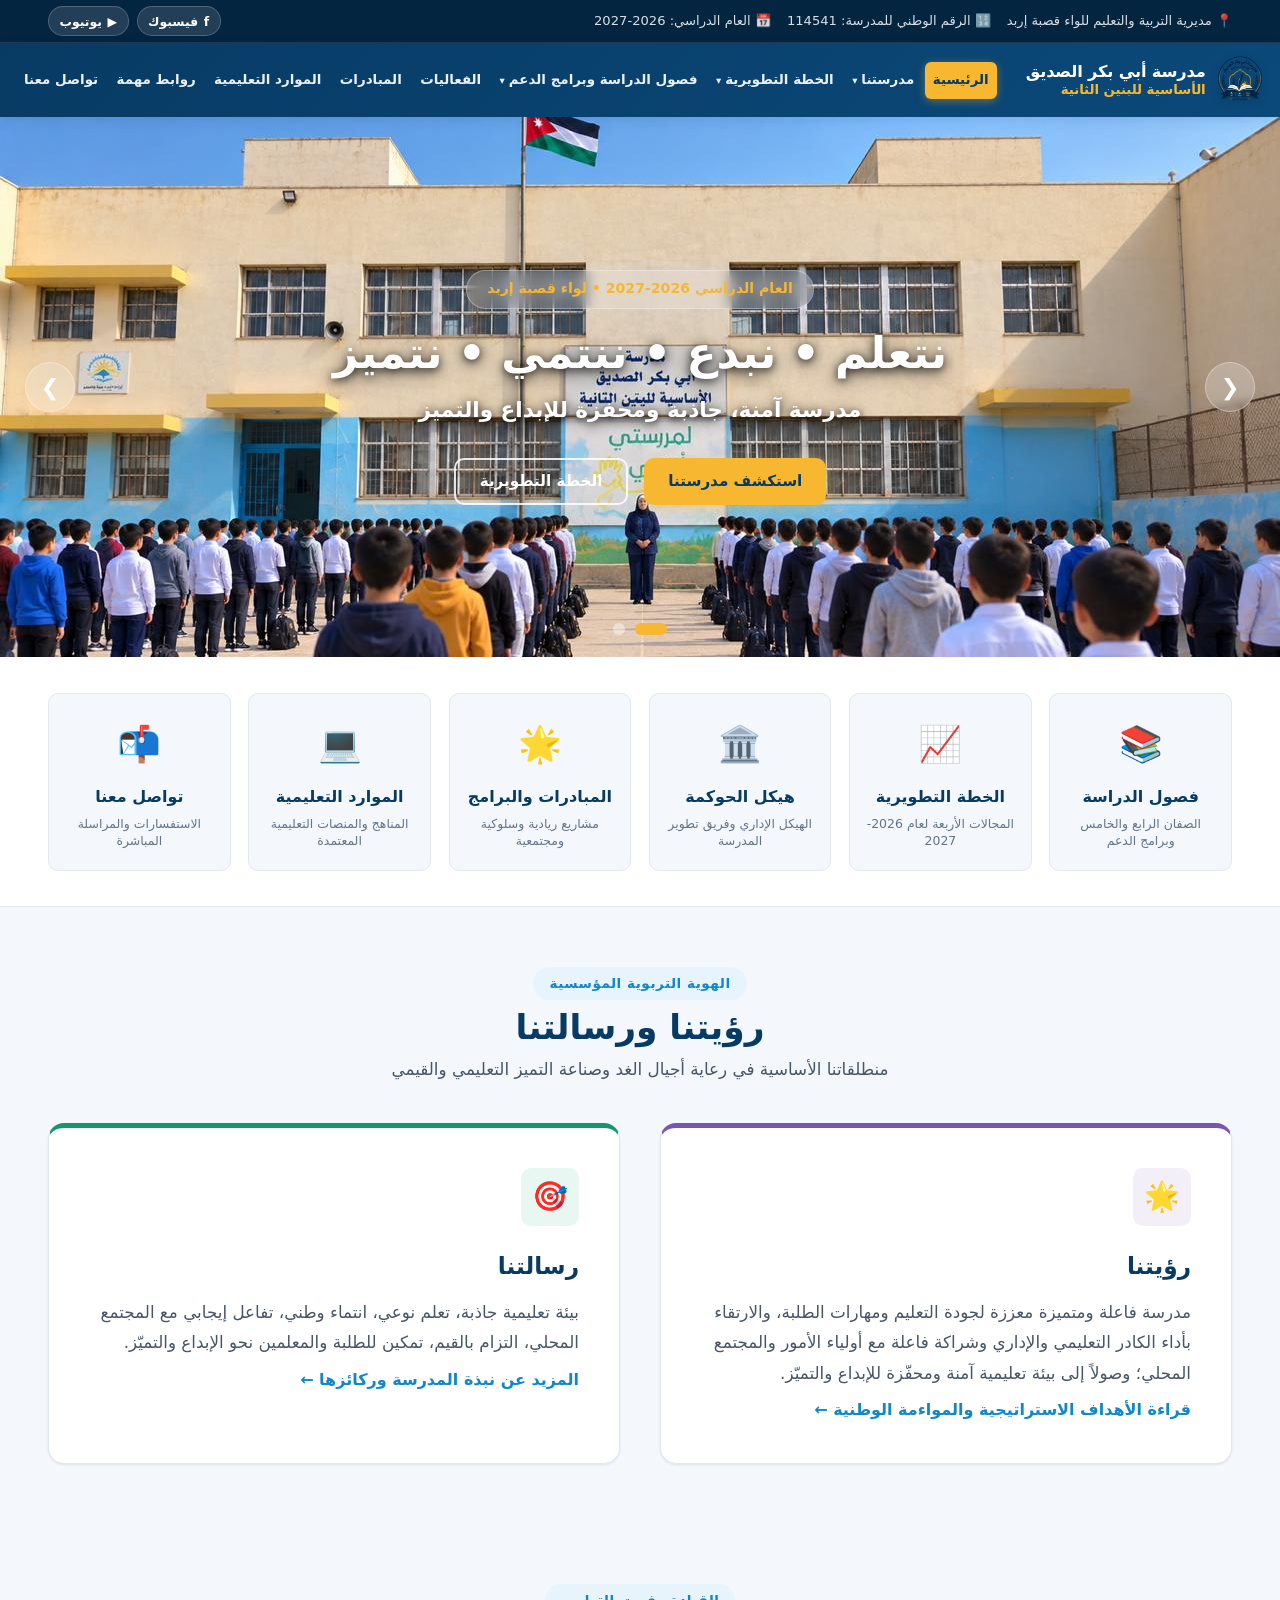
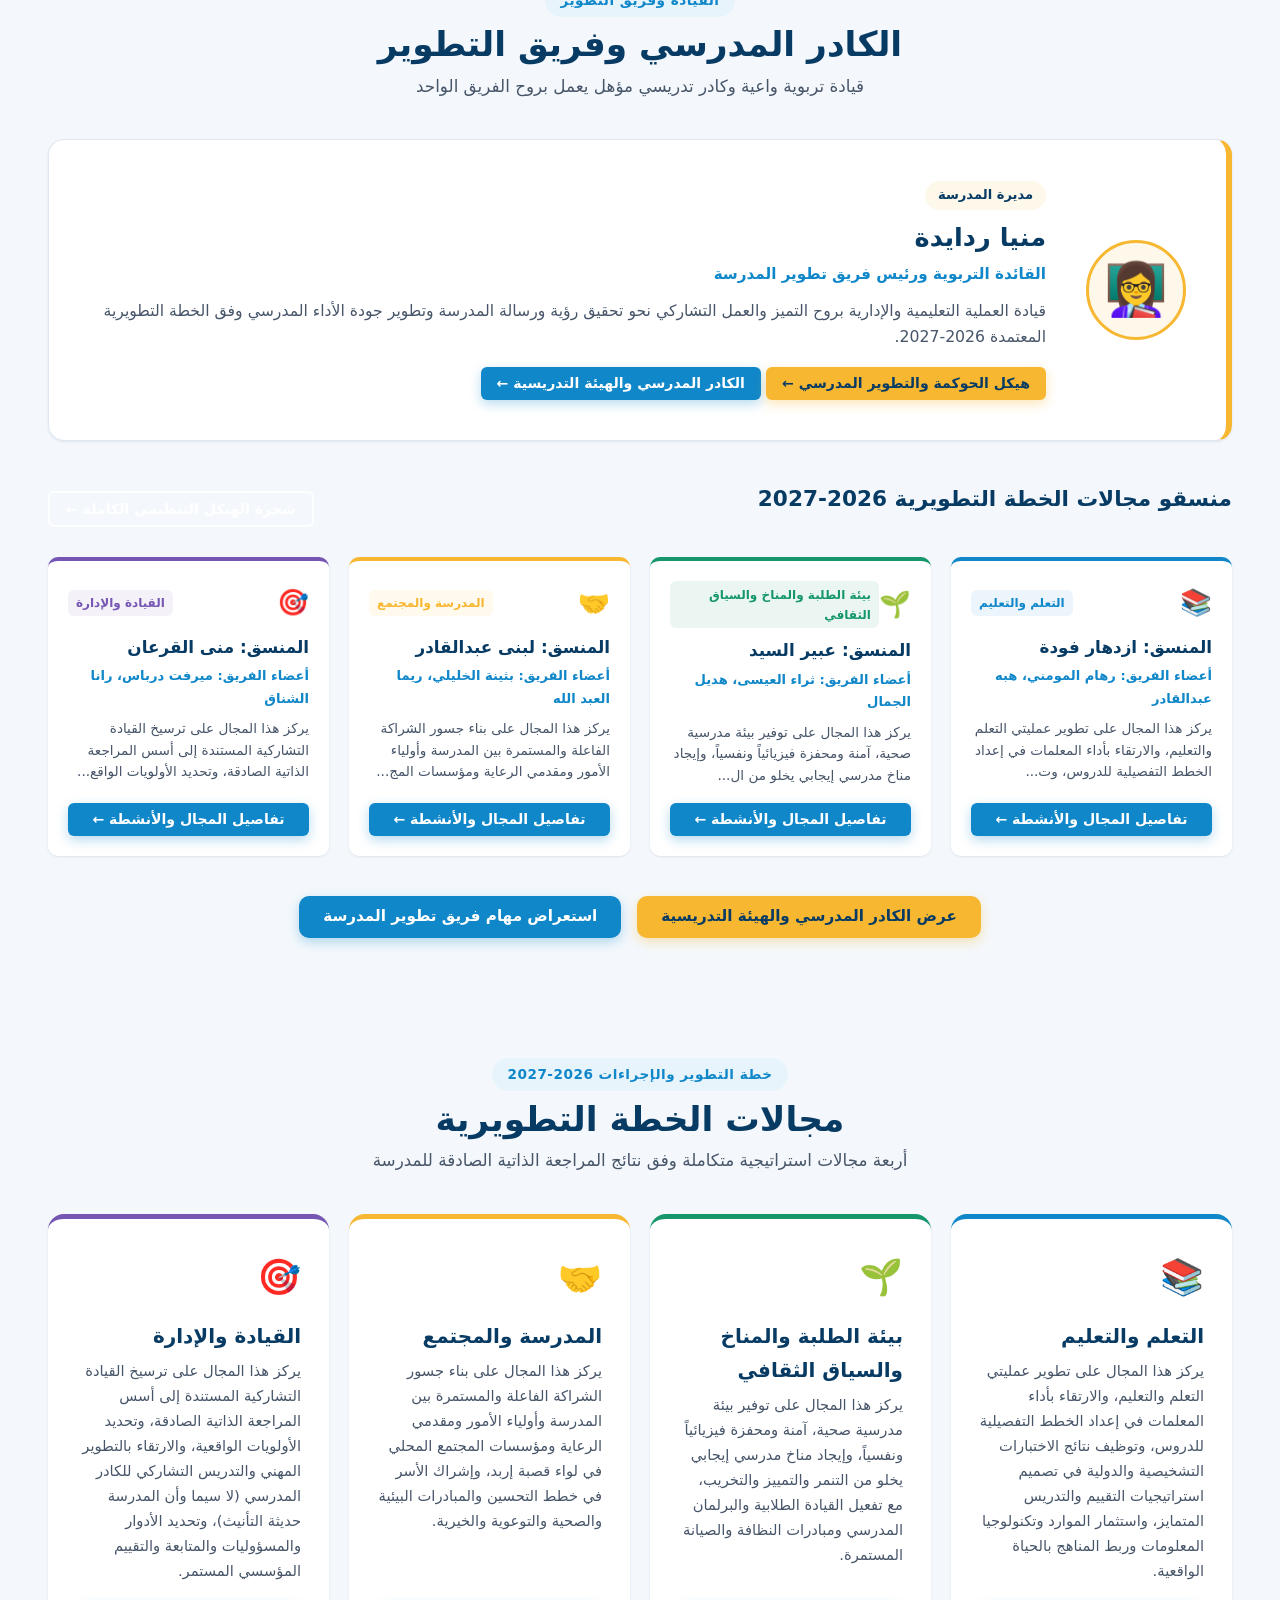
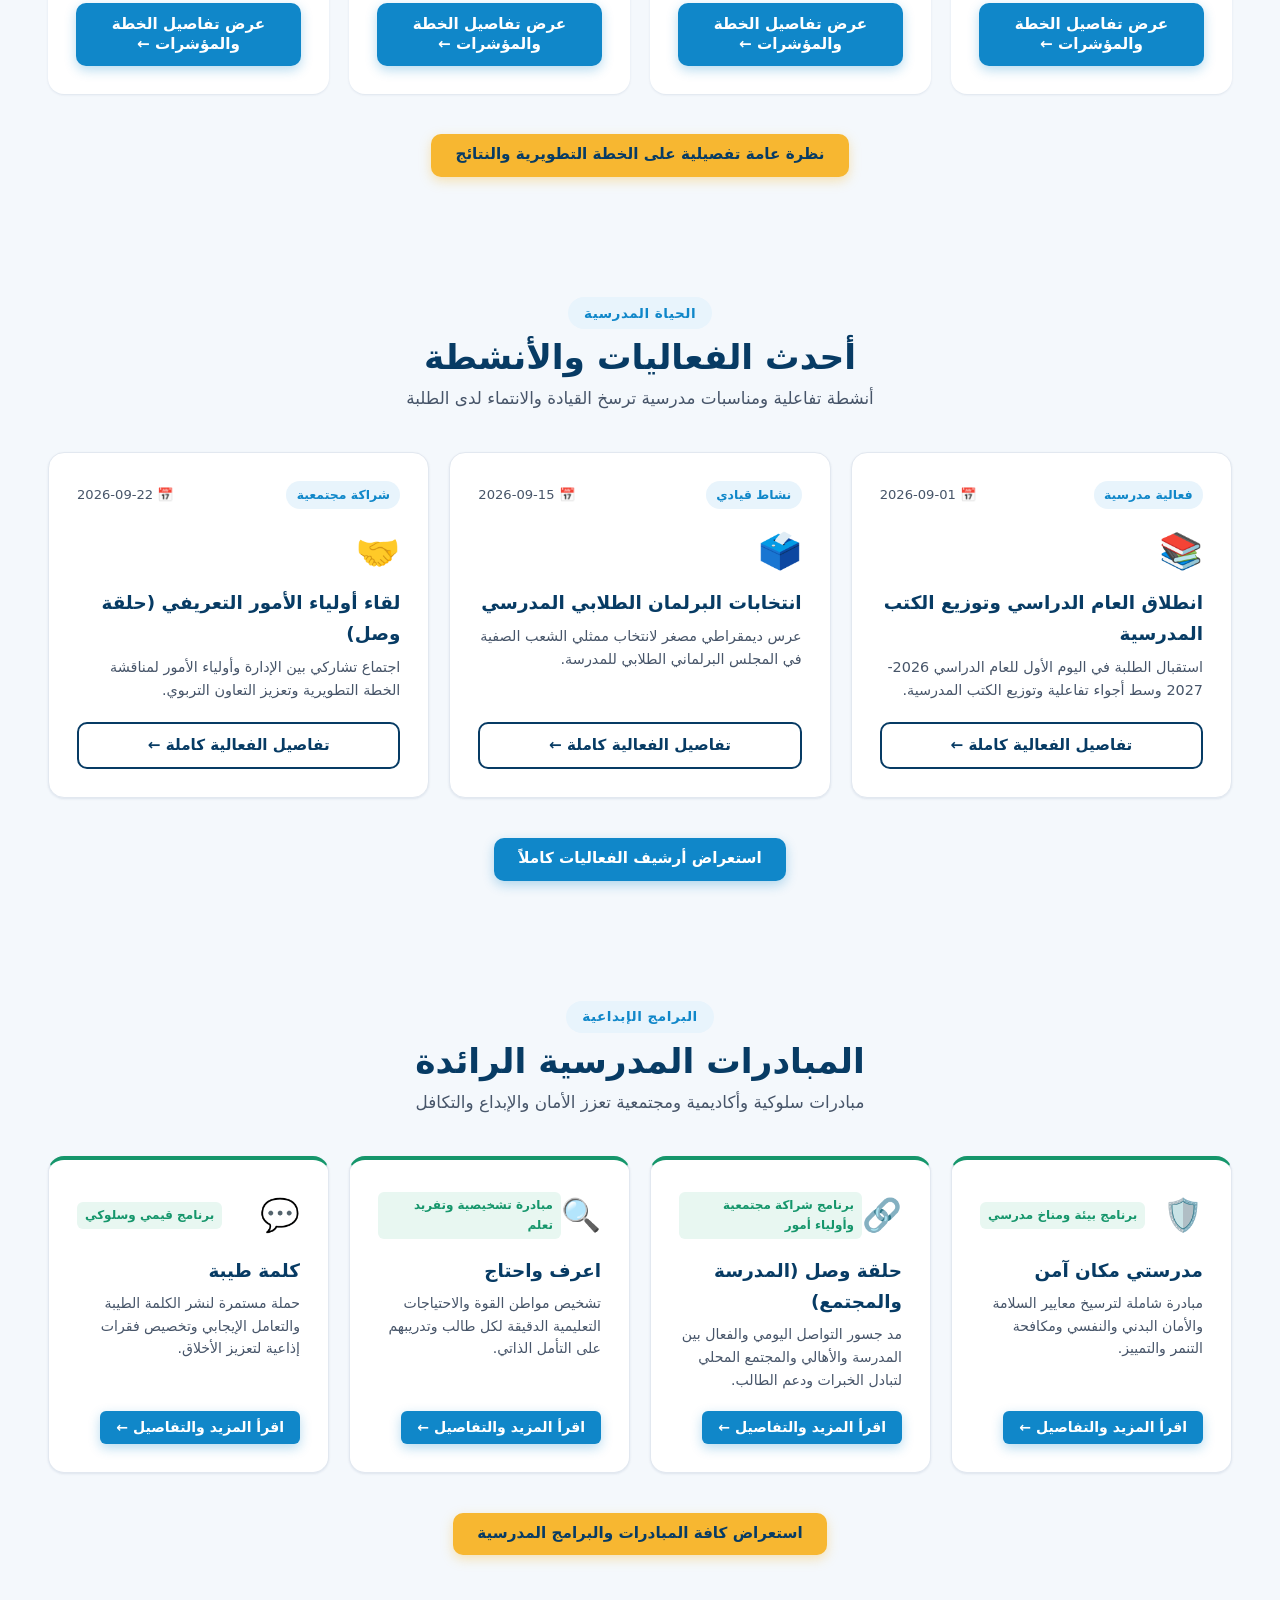
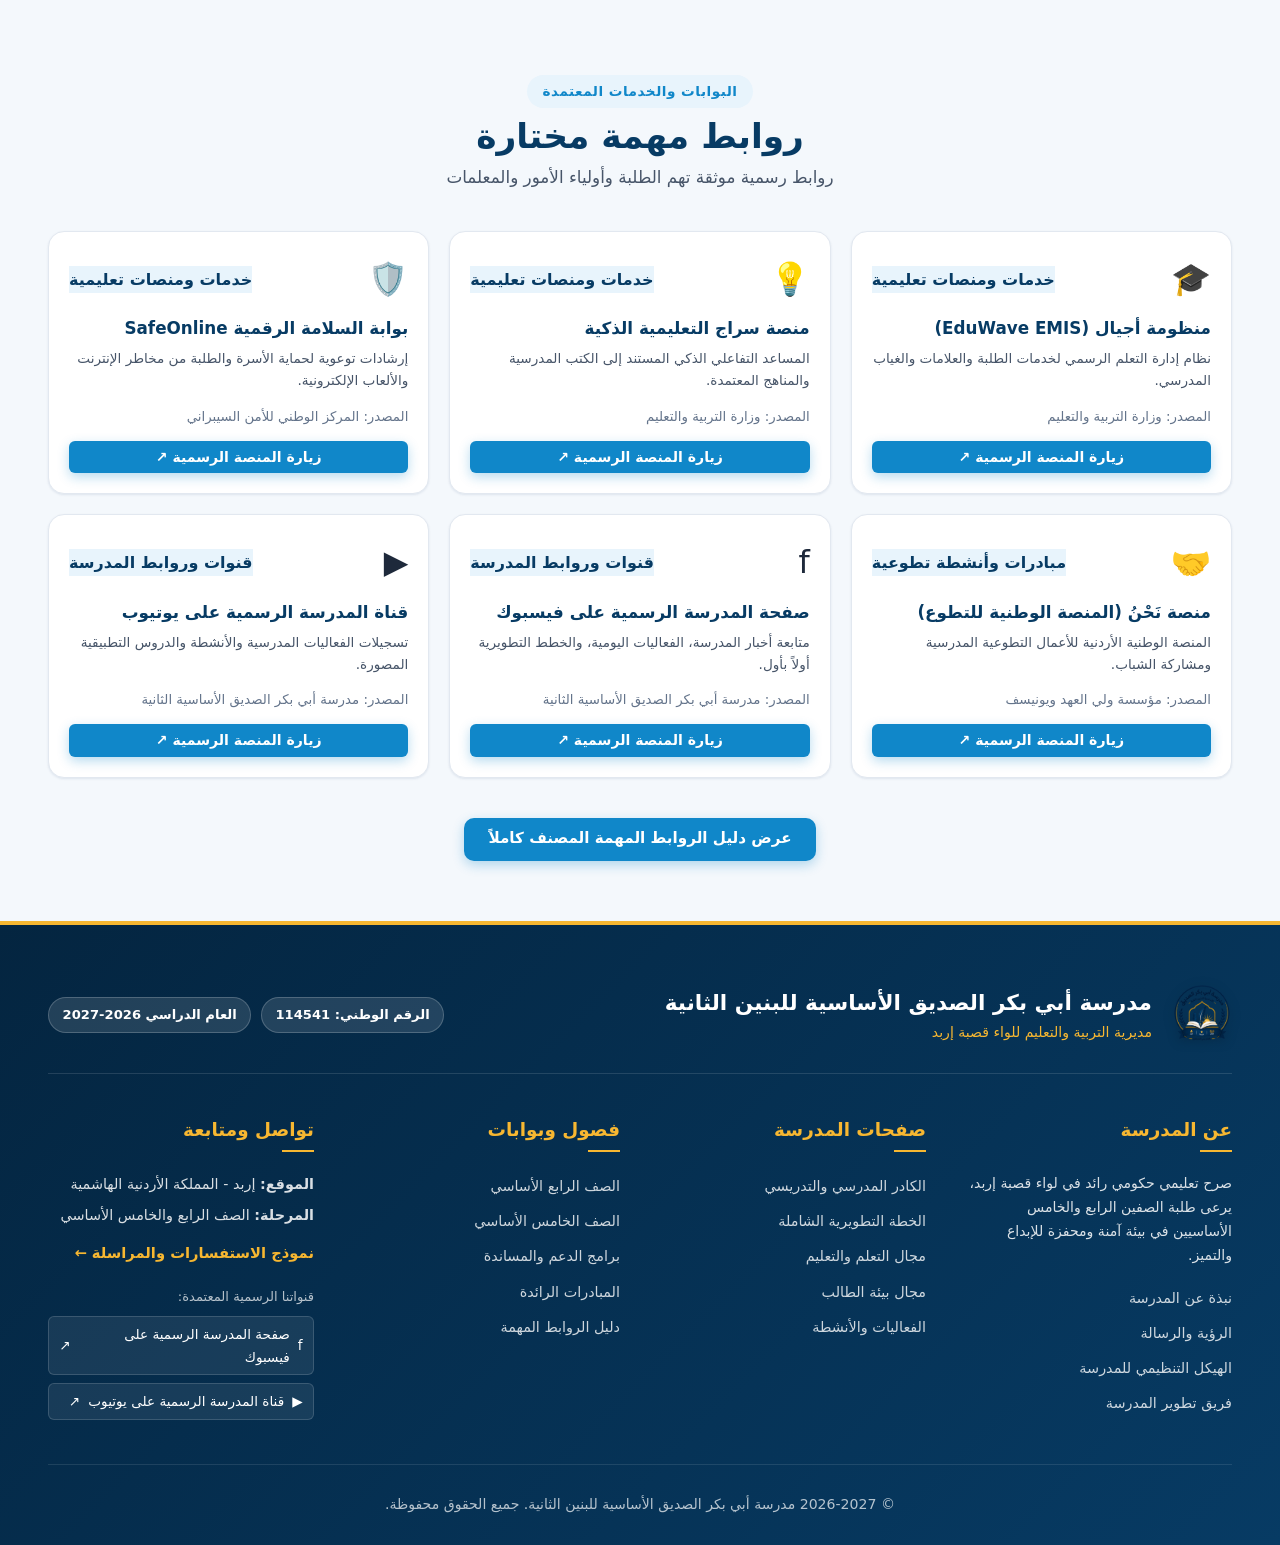
==== commit ab282d37: "feat: adopt multi-page architecture with 100% canonical data fidelity and remove hero slider overlay" ====
--- a/index.html
+++ b/index.html
@@ -25,7 +25,7 @@
         <nav class="navbar" id="navbar" aria-label="التنقل الرئيسي">
             <div class="nav-container">
                 <div class="nav-brand">
-                    <a href="#home" class="brand-link" aria-label="العودة للصفحة الرئيسية">
+                    <a href="index.html" class="brand-link" aria-label="العودة للصفحة الرئيسية">
                         <img src="assets/images/school-logo.png" alt="شعار مدرسة أبي بكر الصديق" class="header-logo">
                         <div class="brand-text">
                             <span class="school-name-line1">مدرسة أبي بكر الصديق</span>
@@ -47,7 +47,7 @@
     <main class="main-content" id="mainContent">
 
         <!-- ==================== HOME VIEW (SHORT & FOCUSED) ==================== -->
-        <div id="homeView" class="spa-view active-view">
+        <div id="homeView" class="home-view-container">
 
             <!-- 1. Hero Image Slider -->
             <section id="hero" class="hero-slider-section" aria-label="شريط العرض الرئيسي">
@@ -77,24 +77,24 @@
                         <p class="section-subtitle">منطلقاتنا الأساسية في رعاية أجيال الغد وصناعة التميز التعليمي والقيمي</p>
                     </div>
                     <div class="vision-mission-grid">
-                        <div class="vision-card card" onclick="window.location.hash='#vision-mission'" role="button" tabindex="0" aria-label="رؤيتنا - استعراض الرؤية والأهداف الاستراتيجية">
+                        <div class="vision-card card" onclick="window.location.href='about.html#vision-mission'" role="button" tabindex="0" aria-label="رؤيتنا - استعراض الرؤية والأهداف الاستراتيجية">
                             <div class="card-icon-wrapper vision-accent">
                                 <span class="card-icon" aria-hidden="true">🌟</span>
                             </div>
                             <h3>رؤيتنا</h3>
                             <p id="visionText" class="card-text"></p>
                             <div class="card-action-link">
-                                <a href="#vision-mission" class="text-link">قراءة الأهداف الاستراتيجية والمواءمة الوطنية ←</a>
-                            </div>
-                        </div>
-                        <div class="mission-card card" onclick="window.location.hash='#school'" role="button" tabindex="0" aria-label="رسالتنا - المزيد عن نبذة المدرسة وركائزها">
+                                <a href="about.html#vision-mission" class="text-link">قراءة الأهداف الاستراتيجية والمواءمة الوطنية ←</a>
+                            </div>
+                        </div>
+                        <div class="mission-card card" onclick="window.location.href='about.html'" role="button" tabindex="0" aria-label="رسالتنا - المزيد عن نبذة المدرسة وركائزها">
                             <div class="card-icon-wrapper mission-accent">
                                 <span class="card-icon" aria-hidden="true">🎯</span>
                             </div>
                             <h3>رسالتنا</h3>
                             <p id="missionText" class="card-text"></p>
                             <div class="card-action-link">
-                                <a href="#school" class="text-link">المزيد عن نبذة المدرسة وركائزها ←</a>
+                                <a href="about.html" class="text-link">المزيد عن نبذة المدرسة وركائزها ←</a>
                             </div>
                         </div>
                     </div>
@@ -117,14 +117,14 @@
                     <div class="staff-coordinators-block">
                         <div class="sub-header-flex">
                             <h3 class="subsection-title">منسقو مجالات الخطة التطويرية 2026-2027</h3>
-                            <a href="#school-structure" class="btn btn-outline btn-sm">شجرة الهيكل التنظيمي الكاملة ←</a>
+                            <a href="staff.html#school-structure" class="btn btn-outline btn-sm">شجرة الهيكل التنظيمي الكاملة ←</a>
                         </div>
                         <div class="coordinators-grid" id="homeCoordinatorsContainer"></div>
                     </div>
 
                     <div class="section-cta-wrap">
-                        <a href="#staff" class="btn btn-primary">عرض الكادر المدرسي والهيئة التدريسية</a>
-                        <a href="#development-team" class="btn btn-secondary">استعراض مهام فريق تطوير المدرسة</a>
+                        <a href="staff.html" class="btn btn-primary">عرض الكادر المدرسي والهيئة التدريسية</a>
+                        <a href="staff.html#development-team" class="btn btn-secondary">استعراض مهام فريق تطوير المدرسة</a>
                     </div>
                 </div>
             </section>
@@ -139,7 +139,7 @@
                     </div>
                     <div class="development-cards" id="developmentCardsContainer"></div>
                     <div class="section-cta-wrap">
-                        <a href="#development-plan" class="btn btn-primary">نظرة عامة تفصيلية على الخطة التطويرية والنتائج</a>
+                        <a href="development-plan.html" class="btn btn-primary">نظرة عامة تفصيلية على الخطة التطويرية والنتائج</a>
                     </div>
                 </div>
             </section>
@@ -154,7 +154,7 @@
                     </div>
                     <div class="events-grid" id="homeEventsContainer"></div>
                     <div class="section-cta-wrap">
-                        <a href="#events" class="btn btn-secondary">استعراض أرشيف الفعاليات كاملاً</a>
+                        <a href="events.html" class="btn btn-secondary">استعراض أرشيف الفعاليات كاملاً</a>
                     </div>
                 </div>
             </section>
@@ -169,7 +169,7 @@
                     </div>
                     <div class="initiatives-grid" id="homeInitiativesContainer"></div>
                     <div class="section-cta-wrap">
-                        <a href="#initiatives" class="btn btn-primary">استعراض كافة المبادرات والبرامج المدرسية</a>
+                        <a href="initiatives.html" class="btn btn-primary">استعراض كافة المبادرات والبرامج المدرسية</a>
                     </div>
                 </div>
             </section>
@@ -184,33 +184,11 @@
                     </div>
                     <div class="links-grid" id="homeLinksContainer"></div>
                     <div class="section-cta-wrap">
-                        <a href="#links" class="btn btn-secondary">عرض دليل الروابط المهمة المصنف كاملاً</a>
-                    </div>
-                </div>
-            </section>
-
-        </div>
-
-        <!-- ==================== INTERNAL SPA VIEW CONTAINER ==================== -->
-        <div id="internalView" class="spa-view hidden-view">
-            <div class="container internal-view-container">
-                <!-- Breadcrumbs & Back Navigation Bar -->
-                <div class="internal-nav-bar">
-                    <nav class="breadcrumb-nav" aria-label="مسار التنقل">
-                        <ol class="breadcrumb" id="breadcrumbList"></ol>
-                    </nav>
-                    <div class="internal-actions">
-                        <button class="btn btn-back" id="backButton" onclick="window.appRouter.goBack()" aria-label="الرجوع للصفحة السابقة">
-                            <span class="btn-icon" aria-hidden="true">←</span>
-                            <span>رجوع</span>
-                        </button>
-                        <a href="#home" class="btn btn-outline btn-sm">الرئيسية</a>
-                    </div>
-                </div>
-
-                <!-- Internal View Body (Populated dynamically by SPA Router) -->
-                <div id="internalContentArea" class="internal-content-area" tabindex="-1"></div>
-            </div>
+                        <a href="links.html" class="btn btn-secondary">عرض دليل الروابط المهمة المصنف كاملاً</a>
+                    </div>
+                </div>
+            </section>
+
         </div>
 
     </main>
@@ -258,7 +236,7 @@
                     <div class="footer-contact-details">
                         <p><strong>الموقع:</strong> إربد - المملكة الأردنية الهاشمية</p>
                         <p><strong>المرحلة:</strong> الصف الرابع والخامس الأساسي</p>
-                        <p><a href="#contact" class="footer-contact-btn">نموذج الاستفسارات والمراسلة ←</a></p>
+                        <p><a href="contact.html" class="footer-contact-btn">نموذج الاستفسارات والمراسلة ←</a></p>
                     </div>
                     <div class="footer-social-wrap">
                         <span class="social-label">قنواتنا الرسمية المعتمدة:</span>
--- a/assets/css/style.css
+++ b/assets/css/style.css
@@ -623,7 +623,8 @@
 .slide-overlay {
     position: absolute;
     inset: 0;
-    background: linear-gradient(135deg, rgba(7, 59, 100, 0.88) 0%, rgba(4, 37, 64, 0.72) 100%);
+    background: none;
+    pointer-events: none;
 }
 
 .slide-content {
@@ -658,15 +659,16 @@
     font-weight: 800;
     line-height: 1.25;
     margin-bottom: 0.8rem;
-    text-shadow: 0 2px 8px rgba(0, 0, 0, 0.4);
+    text-shadow: 0 2px 10px rgba(0, 0, 0, 0.8), 0 4px 20px rgba(0, 0, 0, 0.6);
 }
 
 .slide-subtitle {
     font-size: 1.35rem;
-    color: rgba(255, 255, 255, 0.95);
+    color: #ffffff;
     margin-bottom: 1.8rem;
-    font-weight: 500;
+    font-weight: 600;
     max-width: 720px;
+    text-shadow: 0 2px 8px rgba(0, 0, 0, 0.8), 0 3px 15px rgba(0, 0, 0, 0.5);
 }
 
 .slide-actions {
@@ -1203,7 +1205,8 @@
     min-height: calc(100vh - 120px - 360px);
 }
 
-.spa-view {
+.spa-view,
+.home-view-container {
     animation: fadeIn var(--transition-normal);
 }
 
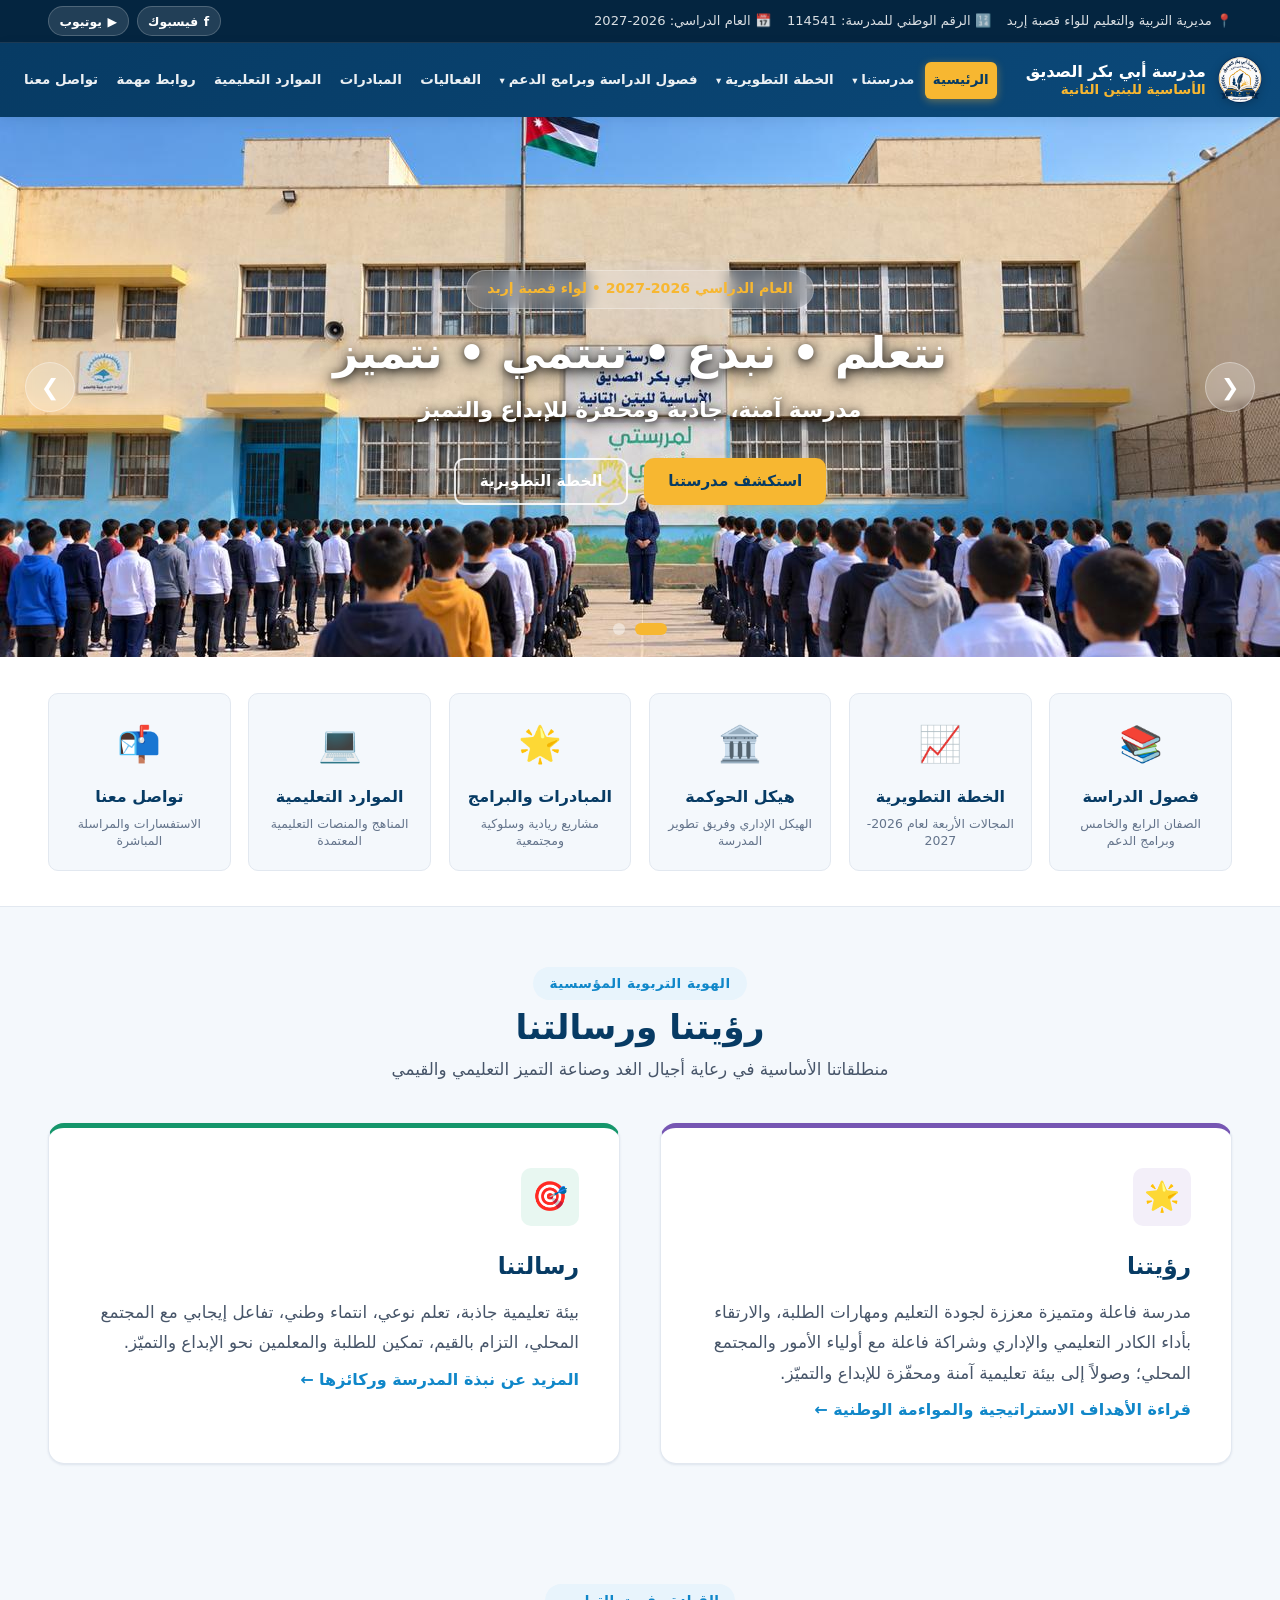
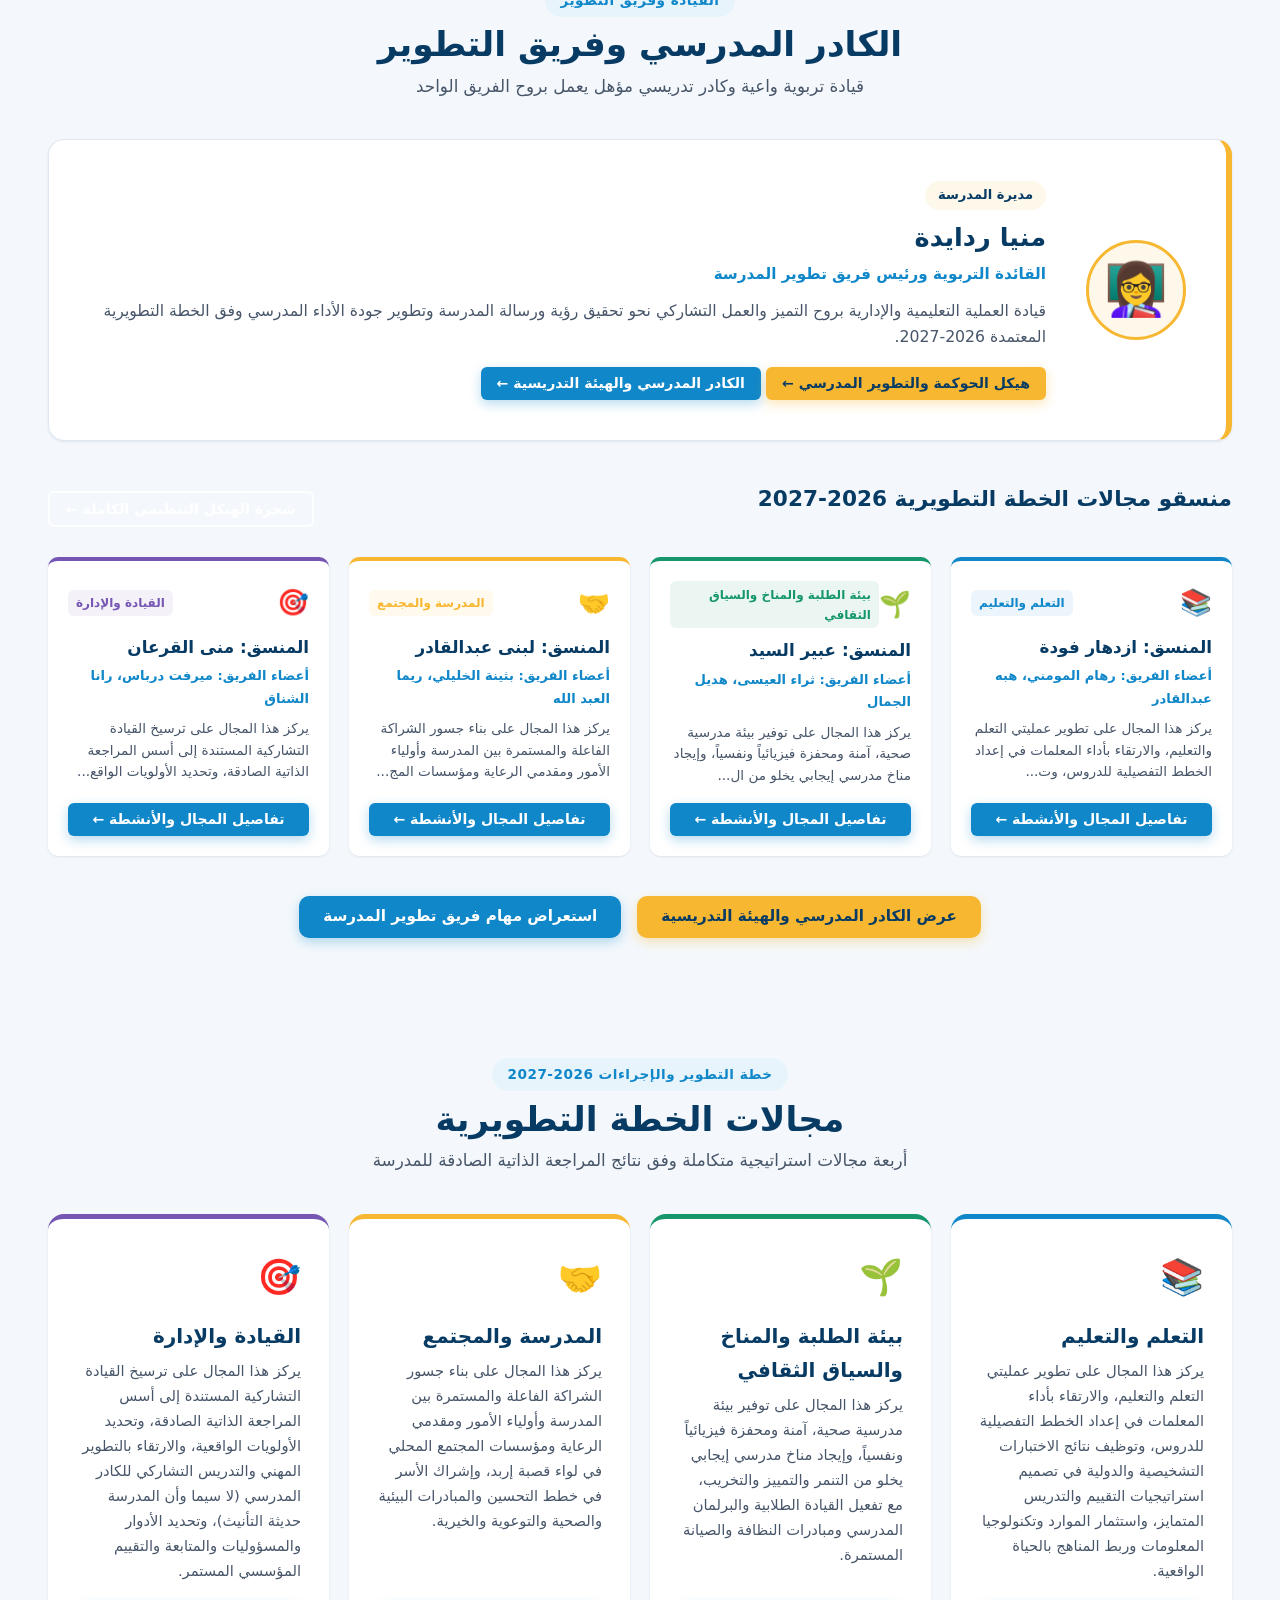
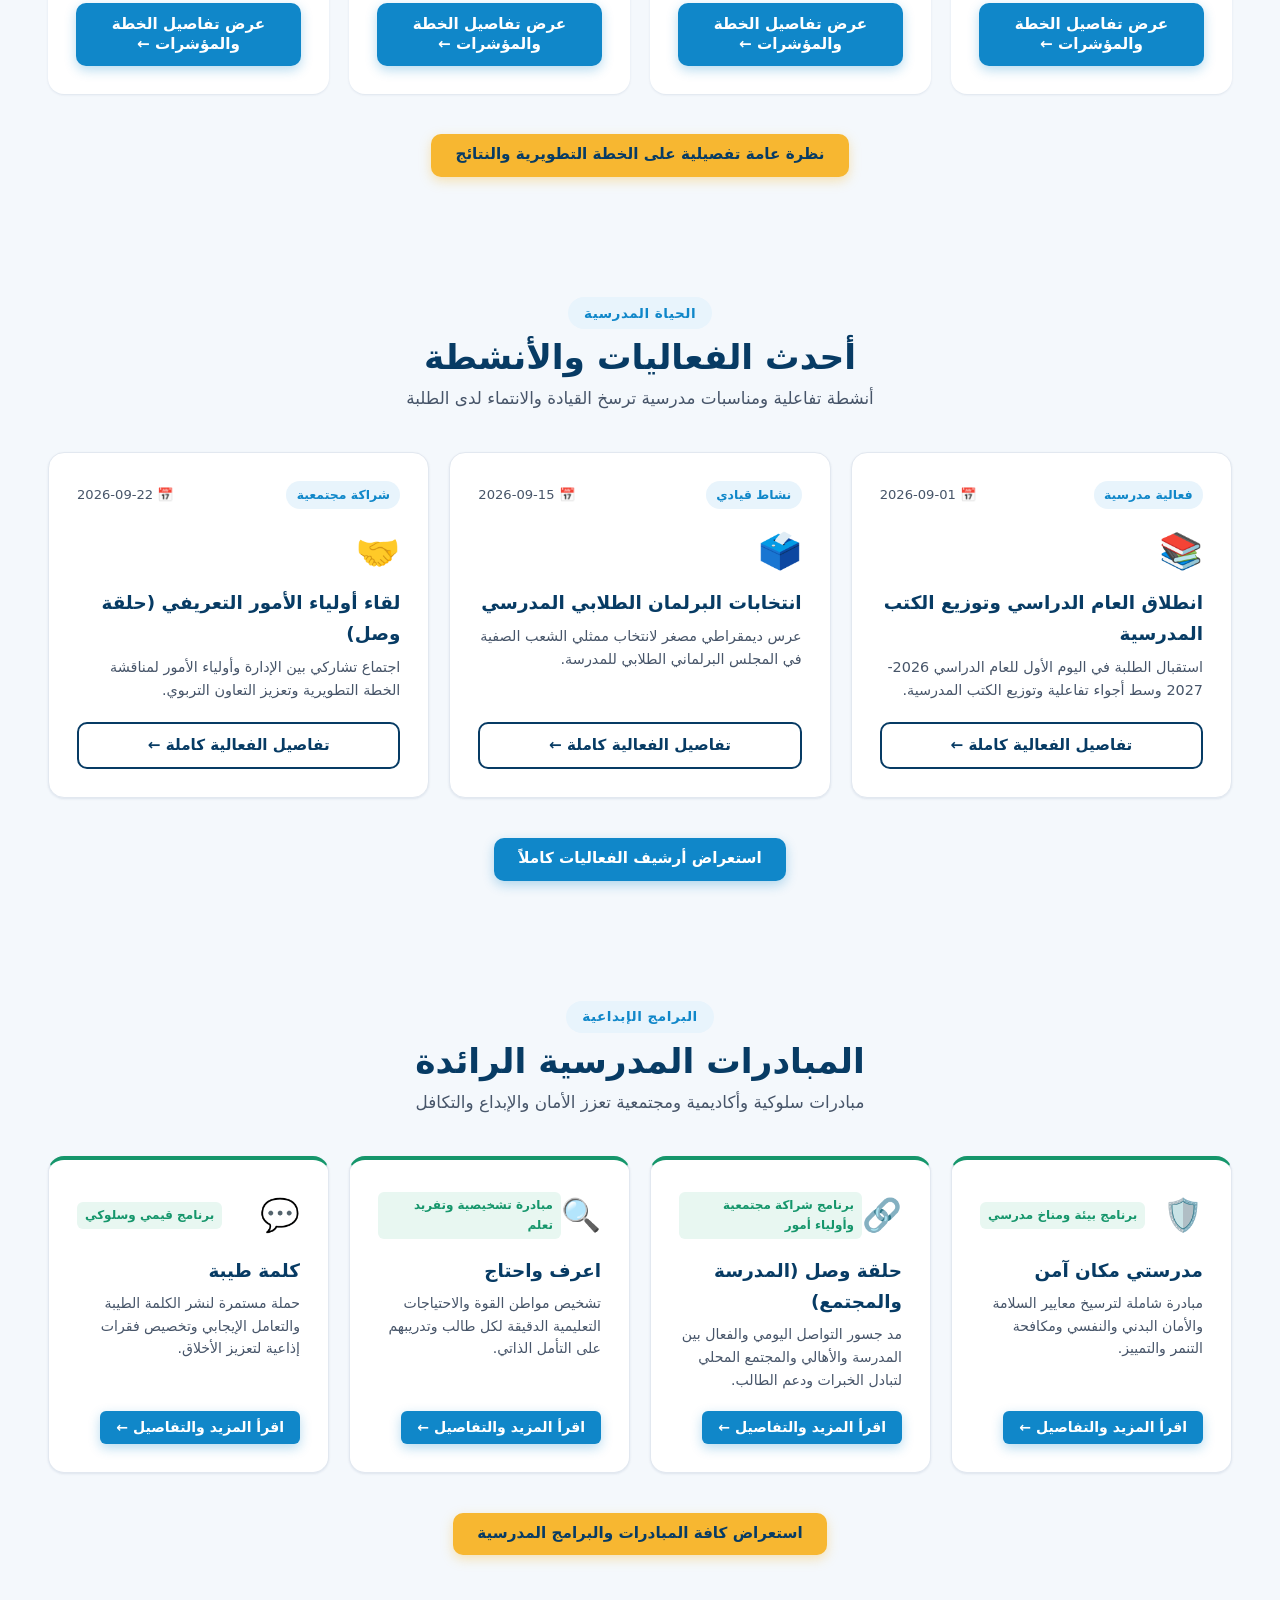
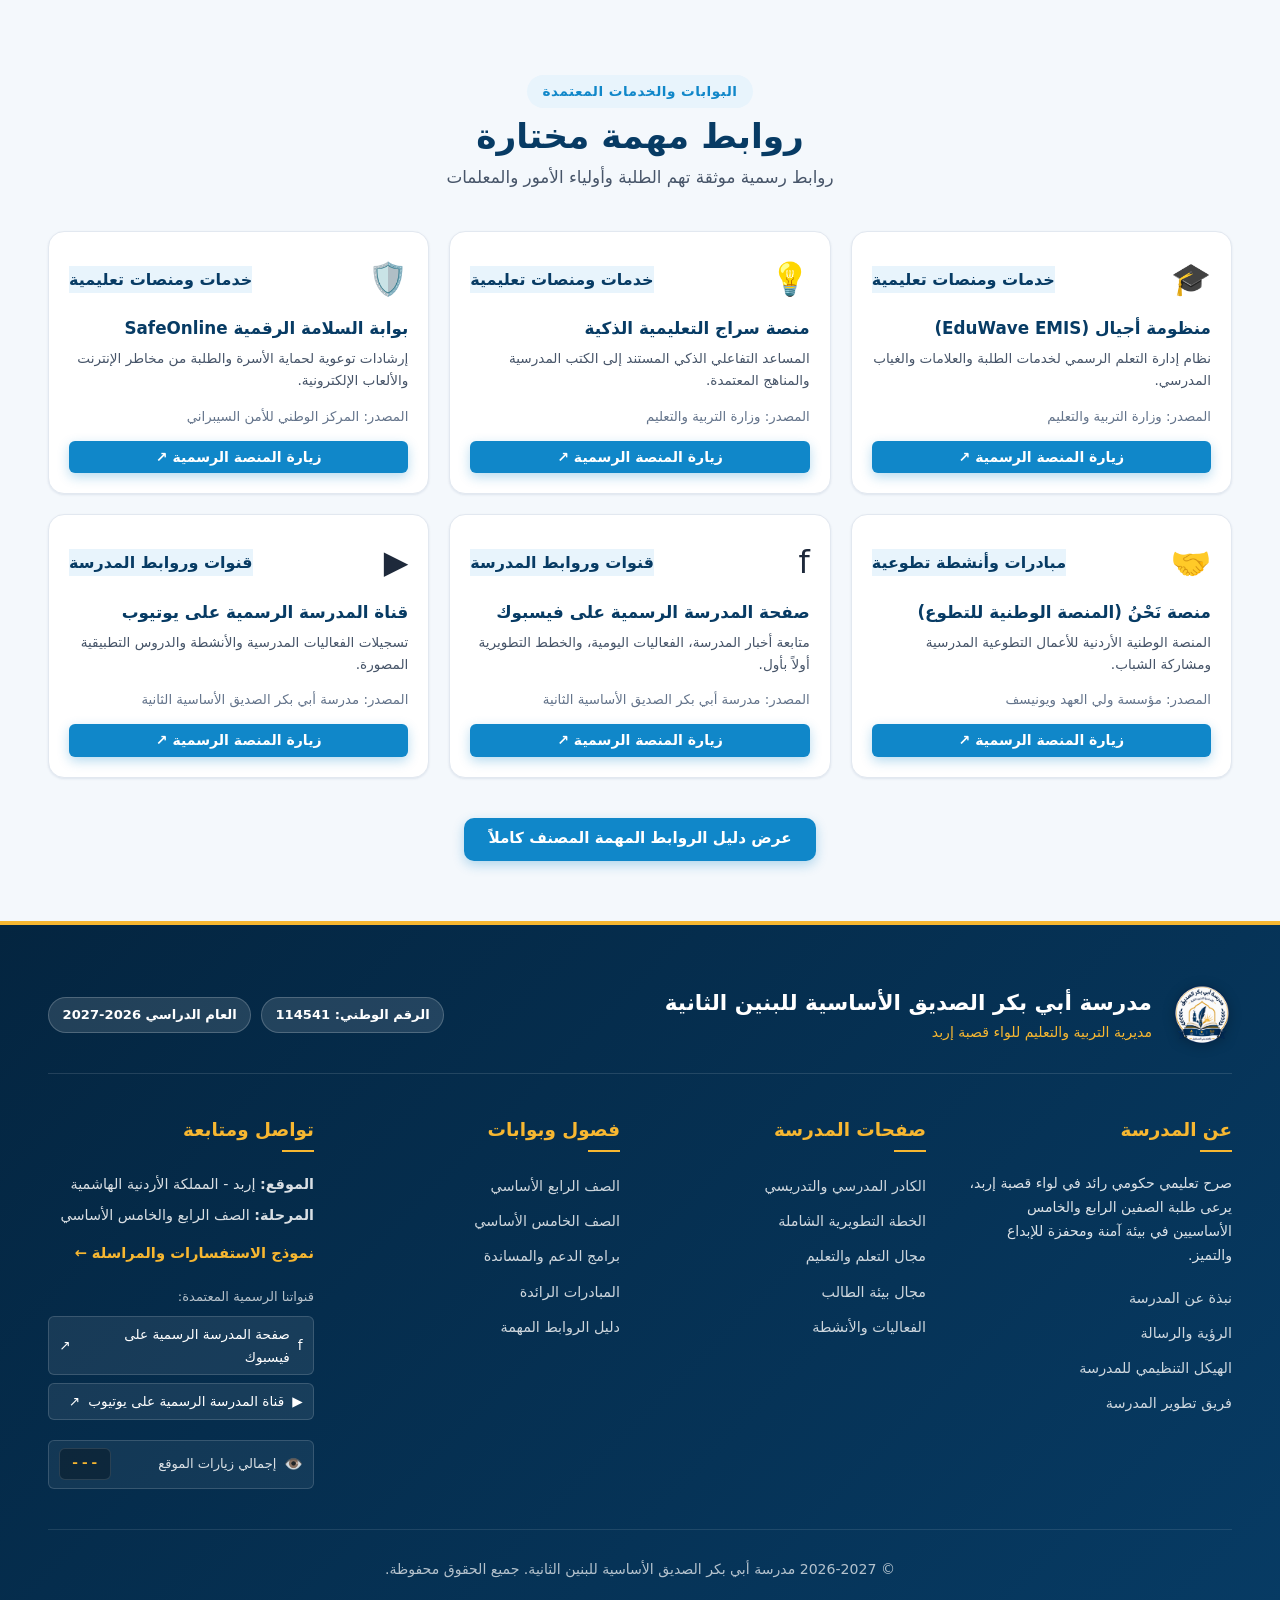
==== commit 67bdcf5c: "feat(counter): add site-wide page view counter with Cloudflare D1 and Pages Functions" ====
--- a/index.html
+++ b/index.html
@@ -242,6 +242,13 @@
                         <span class="social-label">قنواتنا الرسمية المعتمدة:</span>
                         <div class="social-links-verified" id="footerSocialLinks"></div>
                     </div>
+                    <div class="footer-counter-wrap" id="footerCounterWrap" aria-label="إحصائيات زيارات الموقع">
+                        <span class="counter-label">
+                            <span class="counter-icon" aria-hidden="true">👁️</span>
+                            <span>إجمالي زيارات الموقع</span>
+                        </span>
+                        <span class="counter-badge" id="siteVisitCounter">100</span>
+                    </div>
                 </div>
             </div>
 
--- a/assets/css/style.css
+++ b/assets/css/style.css
@@ -573,6 +573,148 @@
     box-shadow: var(--shadow-md);
 }
 
+/* ==================== PILLARS & INTERNAL CARDS BREATHING ROOM ==================== */
+.pillars-grid {
+    display: grid;
+    grid-template-columns: repeat(auto-fit, minmax(280px, 1fr));
+    gap: 1.25rem;
+    margin-top: 1rem;
+}
+
+.pillar-card {
+    padding: 1.5rem 1.6rem;
+    display: flex;
+    flex-direction: column;
+    gap: 0.6rem;
+    background: var(--white);
+    border-radius: var(--radius-lg);
+    border: 1px solid var(--gray-200);
+}
+
+.pillar-icon {
+    font-size: 2.1rem;
+    margin-bottom: 0.35rem;
+    line-height: 1;
+}
+
+.pillar-card h3 {
+    font-size: 1.2rem;
+    font-weight: 700;
+    color: var(--navy);
+    margin: 0;
+}
+
+.pillar-card p {
+    font-size: 0.95rem;
+    color: var(--dark-muted);
+    line-height: 1.75;
+    margin: 0;
+}
+
+/* Goals Grid & Goal Item Card */
+.goals-grid {
+    display: grid;
+    grid-template-columns: repeat(auto-fit, minmax(280px, 1fr));
+    gap: 1.25rem;
+}
+
+.goal-item-card {
+    padding: 1.35rem 1.5rem;
+    display: flex;
+    align-items: flex-start;
+    gap: 1.1rem;
+    background: var(--white);
+    border-radius: var(--radius-md);
+    border: 1px solid var(--gray-200);
+}
+
+.goal-item-card .goal-icon {
+    font-size: 1.85rem;
+    flex-shrink: 0;
+    line-height: 1;
+    margin-top: 0.15rem;
+}
+
+.goal-item-card h4 {
+    margin: 0 0 0.35rem 0;
+    color: var(--navy);
+    font-size: 1.05rem;
+    font-weight: 700;
+}
+
+.goal-item-card p {
+    margin: 0;
+    color: var(--dark-muted);
+    font-size: 0.92rem;
+    line-height: 1.65;
+}
+
+/* Department Card */
+.dept-card {
+    padding: 1.35rem 1.5rem;
+    display: flex;
+    flex-direction: column;
+    gap: 0.45rem;
+    background: var(--white);
+    border-radius: var(--radius-md);
+    border: 1px solid var(--gray-200);
+}
+
+.dept-card h4 {
+    margin: 0 0 0.25rem 0;
+    color: var(--navy);
+    font-size: 1.1rem;
+}
+
+.dept-card p {
+    margin: 0;
+    font-size: 0.92rem;
+    color: var(--dark);
+    line-height: 1.65;
+}
+
+/* Statistics in About */
+.stats-row {
+    display: grid;
+    grid-template-columns: repeat(auto-fit, minmax(140px, 1fr));
+    gap: 1rem;
+}
+
+.stat-card {
+    background: var(--light);
+    border: 1px solid var(--gray-200);
+    border-radius: var(--radius-md);
+    padding: 1.25rem 1rem;
+    text-align: center;
+}
+
+.stat-value {
+    font-size: 1.85rem;
+    font-weight: 800;
+    color: var(--navy);
+}
+
+.stat-label {
+    font-size: 0.88rem;
+    color: var(--dark-muted);
+    margin-top: 0.35rem;
+}
+
+/* Related Initiative Chip */
+.related-init-chip {
+    display: inline-flex;
+    align-items: center;
+    gap: 0.6rem;
+    padding: 0.65rem 1.1rem;
+    text-decoration: none;
+    color: var(--dark);
+    font-size: 0.9rem;
+    font-weight: 600;
+    background: var(--white);
+    border-radius: var(--radius-full);
+    border: 1px solid var(--gray-200);
+}
+
 /* ==================== HERO IMAGE SLIDER ==================== */
 .hero-slider-section {
     position: relative;
@@ -1220,6 +1362,25 @@
 
 .internal-view-container {
     padding: var(--spacing-xl) var(--spacing-lg);
+}
+
+.internal-content-area,
+#internalContentArea,
+[tabindex="-1"] {
+    outline: none !important;
+    border: none !important;
+    box-shadow: none !important;
+}
+
+.internal-content-area:focus,
+.internal-content-area:focus-visible,
+#internalContentArea:focus,
+#internalContentArea:focus-visible,
+[tabindex="-1"]:focus,
+[tabindex="-1"]:focus-visible {
+    outline: none !important;
+    border: none !important;
+    box-shadow: none !important;
 }
 
 .internal-nav-bar {
@@ -1820,6 +1981,56 @@
 .footer-verified-social-link:hover {
     background: var(--yellow);
     color: var(--navy);
+}
+
+/* ==================== FOOTER VISIT COUNTER ==================== */
+.footer-counter-wrap {
+    margin-top: var(--spacing-md);
+    background: rgba(255, 255, 255, 0.06);
+    border: 1px solid rgba(255, 255, 255, 0.15);
+    border-radius: var(--radius-sm);
+    padding: 0.45rem 0.65rem;
+    display: flex;
+    align-items: center;
+    justify-content: space-between;
+    gap: 0.5rem;
+    transition: border-color var(--transition-fast), background var(--transition-fast);
+}
+
+.footer-counter-wrap:hover {
+    background: rgba(255, 255, 255, 0.09);
+    border-color: rgba(255, 255, 255, 0.25);
+}
+
+.counter-label {
+    display: inline-flex;
+    align-items: center;
+    gap: 0.45rem;
+    font-size: 0.82rem;
+    color: rgba(255, 255, 255, 0.85);
+    font-weight: 500;
+}
+
+.counter-icon {
+    font-size: 0.95rem;
+    line-height: 1;
+}
+
+.counter-badge {
+    display: inline-flex;
+    align-items: center;
+    justify-content: center;
+    font-family: monospace, var(--font-primary);
+    font-size: 0.95rem;
+    font-weight: 700;
+    color: var(--yellow);
+    background: rgba(0, 0, 0, 0.3);
+    border: 1px solid rgba(255, 255, 255, 0.12);
+    padding: 0.15rem 0.55rem;
+    border-radius: var(--radius-sm);
+    min-width: 3.2rem;
+    text-align: center;
+    letter-spacing: 0.5px;
 }
 
 .footer-bottom {
@@ -2882,9 +3093,40 @@
     .person-modal-dialog {
         padding: 1.5rem 1.25rem;
     }
+
+    .pillars-grid {
+        grid-template-columns: 1fr;
+    }
+
+    .pillar-card {
+        padding: 1.25rem 1.25rem;
+    }
+
+    .goal-item-card {
+        padding: 1.15rem 1.2rem;
+    }
+
+    .dept-card {
+        padding: 1.15rem 1.2rem;
+    }
+
+    .satellite-iframe-wrapper {
+        height: 340px !important;
+    }
 }
 
 @media (max-width: 480px) {
+    .pillar-card {
+        padding: 1.15rem 1.1rem;
+    }
+
+    .goal-item-card {
+        padding: 1rem 1rem;
+    }
+
+    .satellite-iframe-wrapper {
+        height: 290px !important;
+    }
     .container {
         padding: 0 var(--spacing-md);
     }
@@ -2924,3 +3166,473 @@
         width: 100%;
     }
 }
+
+/* ==========================================================================
+   AJYAL EDUCATIONAL GUIDE & VIDEO MODAL (دليل منصة أجيال)
+   ========================================================================== */
+
+/* Search and Filters Bar */
+.ajyal-controls-card {
+    background: var(--card-bg);
+    border-radius: var(--radius-md);
+    padding: var(--spacing-lg);
+    box-shadow: var(--shadow-sm);
+    margin-bottom: var(--spacing-xl);
+    border: 1px solid var(--gray-200);
+}
+
+.ajyal-search-wrapper {
+    position: relative;
+    margin-bottom: var(--spacing-md);
+}
+
+.ajyal-search-icon {
+    position: absolute;
+    right: 1.1rem;
+    top: 50%;
+    transform: translateY(-50%);
+    font-size: 1.15rem;
+    color: var(--dark-muted);
+    pointer-events: none;
+}
+
+.ajyal-search-input {
+    width: 100%;
+    padding: 0.85rem 3rem 0.85rem 2.8rem;
+    font-size: 1rem;
+    font-family: inherit;
+    border: 2px solid var(--gray-300);
+    border-radius: var(--radius-sm);
+    background: var(--light-bg);
+    color: var(--dark);
+    transition: var(--transition);
+}
+
+.ajyal-search-input:focus {
+    outline: none;
+    border-color: var(--blue);
+    background: #fff;
+    box-shadow: 0 0 0 3px rgba(16, 135, 201, 0.15);
+}
+
+.ajyal-clear-btn {
+    position: absolute;
+    left: 0.85rem;
+    top: 50%;
+    transform: translateY(-50%);
+    background: none;
+    border: none;
+    font-size: 1.1rem;
+    color: var(--gray-400);
+    cursor: pointer;
+    padding: 0.2rem 0.5rem;
+    border-radius: var(--radius-sm);
+    transition: var(--transition);
+    display: none;
+}
+
+.ajyal-clear-btn:hover {
+    color: var(--navy);
+    background: var(--gray-200);
+}
+
+/* Filter Pills */
+.ajyal-filters-wrap {
+    display: flex;
+    justify-content: space-between;
+    align-items: center;
+    flex-wrap: wrap;
+    gap: var(--spacing-md);
+}
+
+.ajyal-filter-pills {
+    display: flex;
+    flex-wrap: wrap;
+    gap: 0.5rem;
+}
+
+.filter-pill {
+    background: var(--light-bg);
+    border: 1px solid var(--gray-300);
+    color: var(--dark);
+    font-size: 0.92rem;
+    font-weight: 600;
+    padding: 0.5rem 1.1rem;
+    border-radius: 50px;
+    cursor: pointer;
+    transition: var(--transition);
+    font-family: inherit;
+}
+
+.filter-pill:hover {
+    border-color: var(--blue);
+    color: var(--blue);
+    background: #fff;
+}
+
+.filter-pill.active {
+    background: var(--navy);
+    border-color: var(--navy);
+    color: #fff;
+    box-shadow: 0 2px 6px rgba(7, 59, 100, 0.25);
+}
+
+.ajyal-counter {
+    font-size: 0.92rem;
+    font-weight: 600;
+    color: var(--dark-muted);
+}
+
+/* Guides Grid (Desktop: 3, Tablet: 2, Mobile: 1) */
+.ajyal-grid {
+    display: grid;
+    grid-template-columns: repeat(3, 1fr);
+    gap: var(--spacing-lg);
+    margin-bottom: var(--spacing-2xl);
+}
+
+@media (max-width: 991px) {
+    .ajyal-grid {
+        grid-template-columns: repeat(2, 1fr);
+    }
+}
+
+@media (max-width: 640px) {
+    .ajyal-grid {
+        grid-template-columns: 1fr;
+    }
+}
+
+/* Guide Card */
+.ajyal-card {
+    background: var(--card-bg);
+    border-radius: var(--radius-md);
+    padding: var(--spacing-lg);
+    display: flex;
+    flex-direction: column;
+    border: 1px solid var(--gray-200);
+    border-top: 4px solid var(--blue);
+    box-shadow: var(--shadow-sm);
+    transition: var(--transition);
+    height: 100%;
+}
+
+.ajyal-card:hover {
+    transform: translateY(-4px);
+    box-shadow: var(--shadow-md);
+    border-top-color: var(--navy);
+}
+
+.ajyal-card-header {
+    display: flex;
+    justify-content: space-between;
+    align-items: center;
+    margin-bottom: var(--spacing-sm);
+}
+
+.ajyal-card-icon {
+    font-size: 2.2rem;
+    line-height: 1;
+}
+
+.ajyal-card-category {
+    font-size: 0.8rem;
+    font-weight: 700;
+    color: var(--blue-dark);
+    background: var(--blue-light);
+    padding: 0.25rem 0.65rem;
+    border-radius: 50px;
+}
+
+.ajyal-card-title {
+    color: var(--navy);
+    font-size: 1.18rem;
+    font-weight: 700;
+    margin: 0.6rem 0 0.5rem 0;
+    line-height: 1.4;
+}
+
+.ajyal-card-desc {
+    color: var(--dark);
+    font-size: 0.95rem;
+    line-height: 1.7;
+    margin-bottom: var(--spacing-md);
+    flex: 1;
+}
+
+.ajyal-card-meta {
+    border-top: 1px dashed var(--gray-200);
+    padding-top: var(--spacing-sm);
+    margin-bottom: var(--spacing-md);
+    display: flex;
+    justify-content: space-between;
+    align-items: center;
+    flex-wrap: wrap;
+    gap: 0.4rem;
+}
+
+.ajyal-audience-tags {
+    display: flex;
+    flex-wrap: wrap;
+    gap: 0.35rem;
+}
+
+.ajyal-audience-badge {
+    font-size: 0.76rem;
+    font-weight: 600;
+    color: var(--dark);
+    background: var(--light-bg);
+    border: 1px solid var(--gray-300);
+    padding: 0.2rem 0.55rem;
+    border-radius: var(--radius-sm);
+}
+
+.ajyal-duration-badge {
+    font-size: 0.78rem;
+    color: var(--dark-muted);
+    font-weight: 600;
+}
+
+/* Video Attribution & Multi-Video Selection */
+.ajyal-source-badge {
+    display: inline-flex;
+    align-items: center;
+    gap: 0.35rem;
+    font-size: 0.76rem;
+    font-weight: 600;
+    color: var(--navy);
+    background: #edf6f9;
+    border: 1px solid #d0e8f2;
+    padding: 0.2rem 0.55rem;
+    border-radius: var(--radius-sm);
+    margin-bottom: var(--spacing-sm);
+}
+
+.ajyal-video-list {
+    display: flex;
+    flex-direction: column;
+    gap: 0.45rem;
+    margin-top: 0.65rem;
+    margin-bottom: 0.25rem;
+}
+
+.ajyal-video-item-btn {
+    display: flex;
+    justify-content: space-between;
+    align-items: center;
+    width: 100%;
+    padding: 0.5rem 0.75rem;
+    background: var(--light-bg);
+    border: 1px solid var(--gray-300);
+    border-radius: var(--radius-sm);
+    font-size: 0.83rem;
+    font-family: inherit;
+    font-weight: 600;
+    color: var(--navy);
+    cursor: pointer;
+    text-align: right;
+    transition: var(--transition);
+}
+
+.ajyal-video-item-btn:hover {
+    background: #ffffff;
+    border-color: var(--blue);
+    color: var(--blue);
+    transform: translateX(-3px);
+    box-shadow: 0 2px 6px rgba(16, 135, 201, 0.12);
+}
+
+.ajyal-video-item-title {
+    display: flex;
+    align-items: center;
+    gap: 0.4rem;
+    overflow: hidden;
+    text-overflow: ellipsis;
+    white-space: nowrap;
+}
+
+.ajyal-video-item-target {
+    font-size: 0.72rem;
+    color: var(--blue-dark);
+    background: var(--blue-light);
+    padding: 0.1rem 0.4rem;
+    border-radius: 3px;
+    font-weight: 700;
+    flex-shrink: 0;
+}
+
+.ajyal-video-item-dur {
+    font-size: 0.75rem;
+    color: var(--dark-muted);
+    font-weight: 600;
+    flex-shrink: 0;
+    margin-right: 0.4rem;
+}
+
+.ajyal-multi-header {
+    font-size: 0.8rem;
+    font-weight: 700;
+    color: var(--dark-muted);
+    margin-bottom: 0.35rem;
+    display: flex;
+    align-items: center;
+    gap: 0.3rem;
+}
+
+.btn-coming-soon {
+    background: #e9ecef !important;
+    color: #6c757d !important;
+    border: 1px solid #ced4da !important;
+    cursor: not-allowed !important;
+    box-shadow: none !important;
+    transform: none !important;
+    opacity: 0.9;
+    font-weight: 600;
+}
+
+/* Empty State */
+.ajyal-empty-state {
+    grid-column: 1 / -1;
+    text-align: center;
+    padding: 3.5rem 1.5rem;
+    background: var(--card-bg);
+    border-radius: var(--radius-md);
+    border: 2px dashed var(--gray-300);
+}
+
+.ajyal-empty-state-icon {
+    font-size: 3rem;
+    margin-bottom: 0.75rem;
+}
+
+.ajyal-empty-state-title {
+    color: var(--navy);
+    font-size: 1.3rem;
+    margin-bottom: 0.5rem;
+}
+
+.ajyal-empty-state-text {
+    color: var(--dark-muted);
+    margin-bottom: 1.25rem;
+}
+
+/* Video Player Modal */
+.video-modal-backdrop {
+    position: fixed;
+    inset: 0;
+    background: rgba(7, 27, 48, 0.85);
+    backdrop-filter: blur(6px);
+    -webkit-backdrop-filter: blur(6px);
+    z-index: 10000;
+    display: none;
+    align-items: center;
+    justify-content: center;
+    padding: var(--spacing-md);
+    opacity: 0;
+    transition: opacity 0.25s ease;
+}
+
+.video-modal-backdrop.active {
+    display: flex !important;
+    opacity: 1;
+}
+
+.video-modal-container {
+    background: #0d1b2a;
+    width: 100%;
+    max-width: 900px;
+    border-radius: var(--radius-md);
+    box-shadow: 0 25px 50px -12px rgba(0, 0, 0, 0.65);
+    overflow: hidden;
+    border: 1px solid rgba(255, 255, 255, 0.12);
+    display: flex;
+    flex-direction: column;
+    animation: videoModalPop 0.25s cubic-bezier(0.16, 1, 0.3, 1);
+}
+
+@keyframes videoModalPop {
+    from {
+        transform: scale(0.95);
+        opacity: 0;
+    }
+    to {
+        transform: scale(1);
+        opacity: 1;
+    }
+}
+
+.video-modal-header {
+    display: flex;
+    justify-content: space-between;
+    align-items: center;
+    padding: 0.85rem 1.25rem;
+    background: #071b30;
+    border-bottom: 1px solid rgba(255, 255, 255, 0.08);
+}
+
+.video-modal-title {
+    color: #ffffff;
+    font-size: 1.05rem;
+    font-weight: 700;
+    margin: 0;
+    overflow: hidden;
+    text-overflow: ellipsis;
+    white-space: nowrap;
+    padding-left: 1rem;
+}
+
+.video-modal-close {
+    background: rgba(255, 255, 255, 0.1);
+    border: none;
+    color: #ffffff;
+    font-size: 1.25rem;
+    width: 34px;
+    height: 34px;
+    border-radius: 50%;
+    cursor: pointer;
+    display: flex;
+    align-items: center;
+    justify-content: center;
+    transition: var(--transition);
+    flex-shrink: 0;
+}
+
+.video-modal-close:hover {
+    background: #e63946;
+    color: #ffffff;
+    transform: rotate(90deg);
+}
+
+.video-modal-body {
+    background: #000000;
+    position: relative;
+    width: 100%;
+}
+
+.video-responsive-wrapper {
+    position: relative;
+    width: 100%;
+    padding-bottom: 56.25%; /* 16:9 ratio fallback */
+    height: 0;
+    overflow: hidden;
+    background: #000;
+}
+
+@supports (aspect-ratio: 16 / 9) {
+    .video-responsive-wrapper {
+        aspect-ratio: 16 / 9;
+        height: auto;
+        padding-bottom: 0;
+    }
+}
+
+.video-responsive-wrapper iframe,
+.video-responsive-wrapper #youtubePlayerTarget,
+.video-responsive-wrapper #ytPlayerInstanceDiv {
+    position: absolute;
+    top: 0;
+    left: 0;
+    width: 100%;
+    height: 100%;
+    border: 0;
+}
